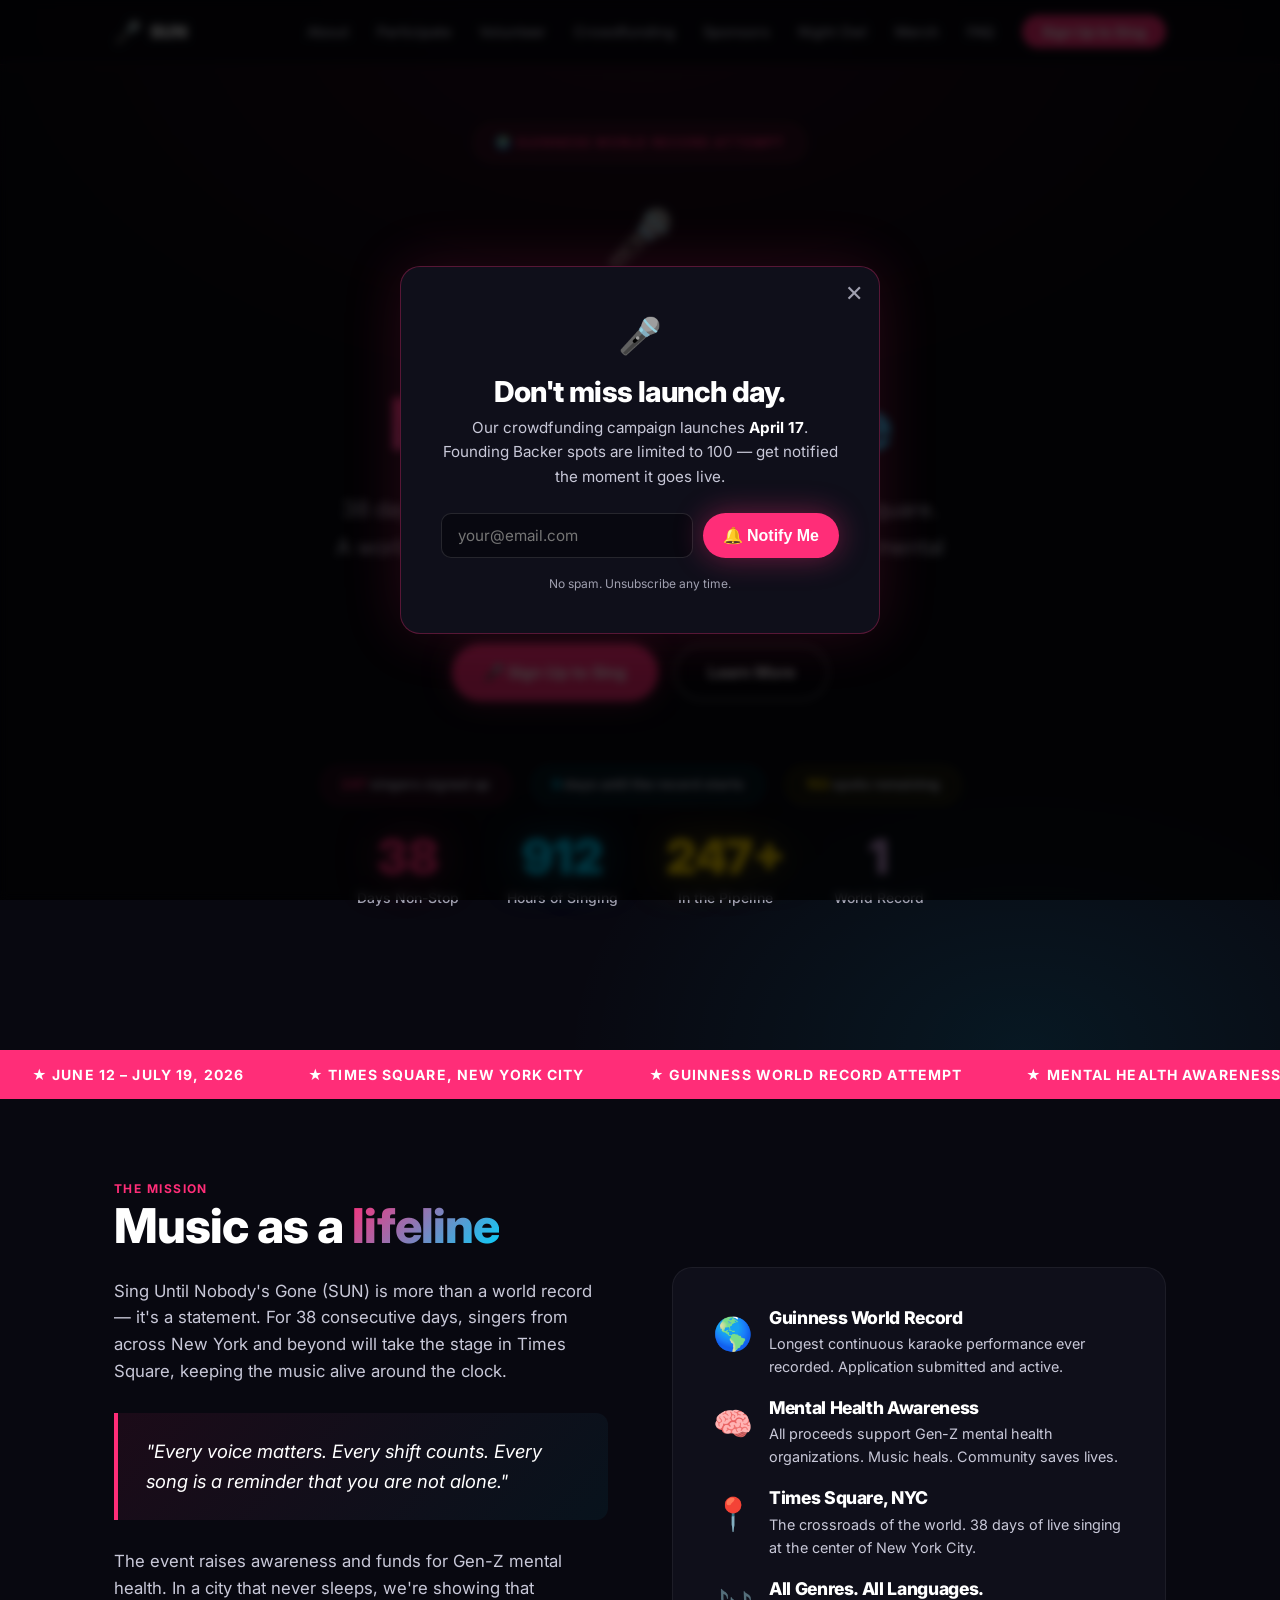
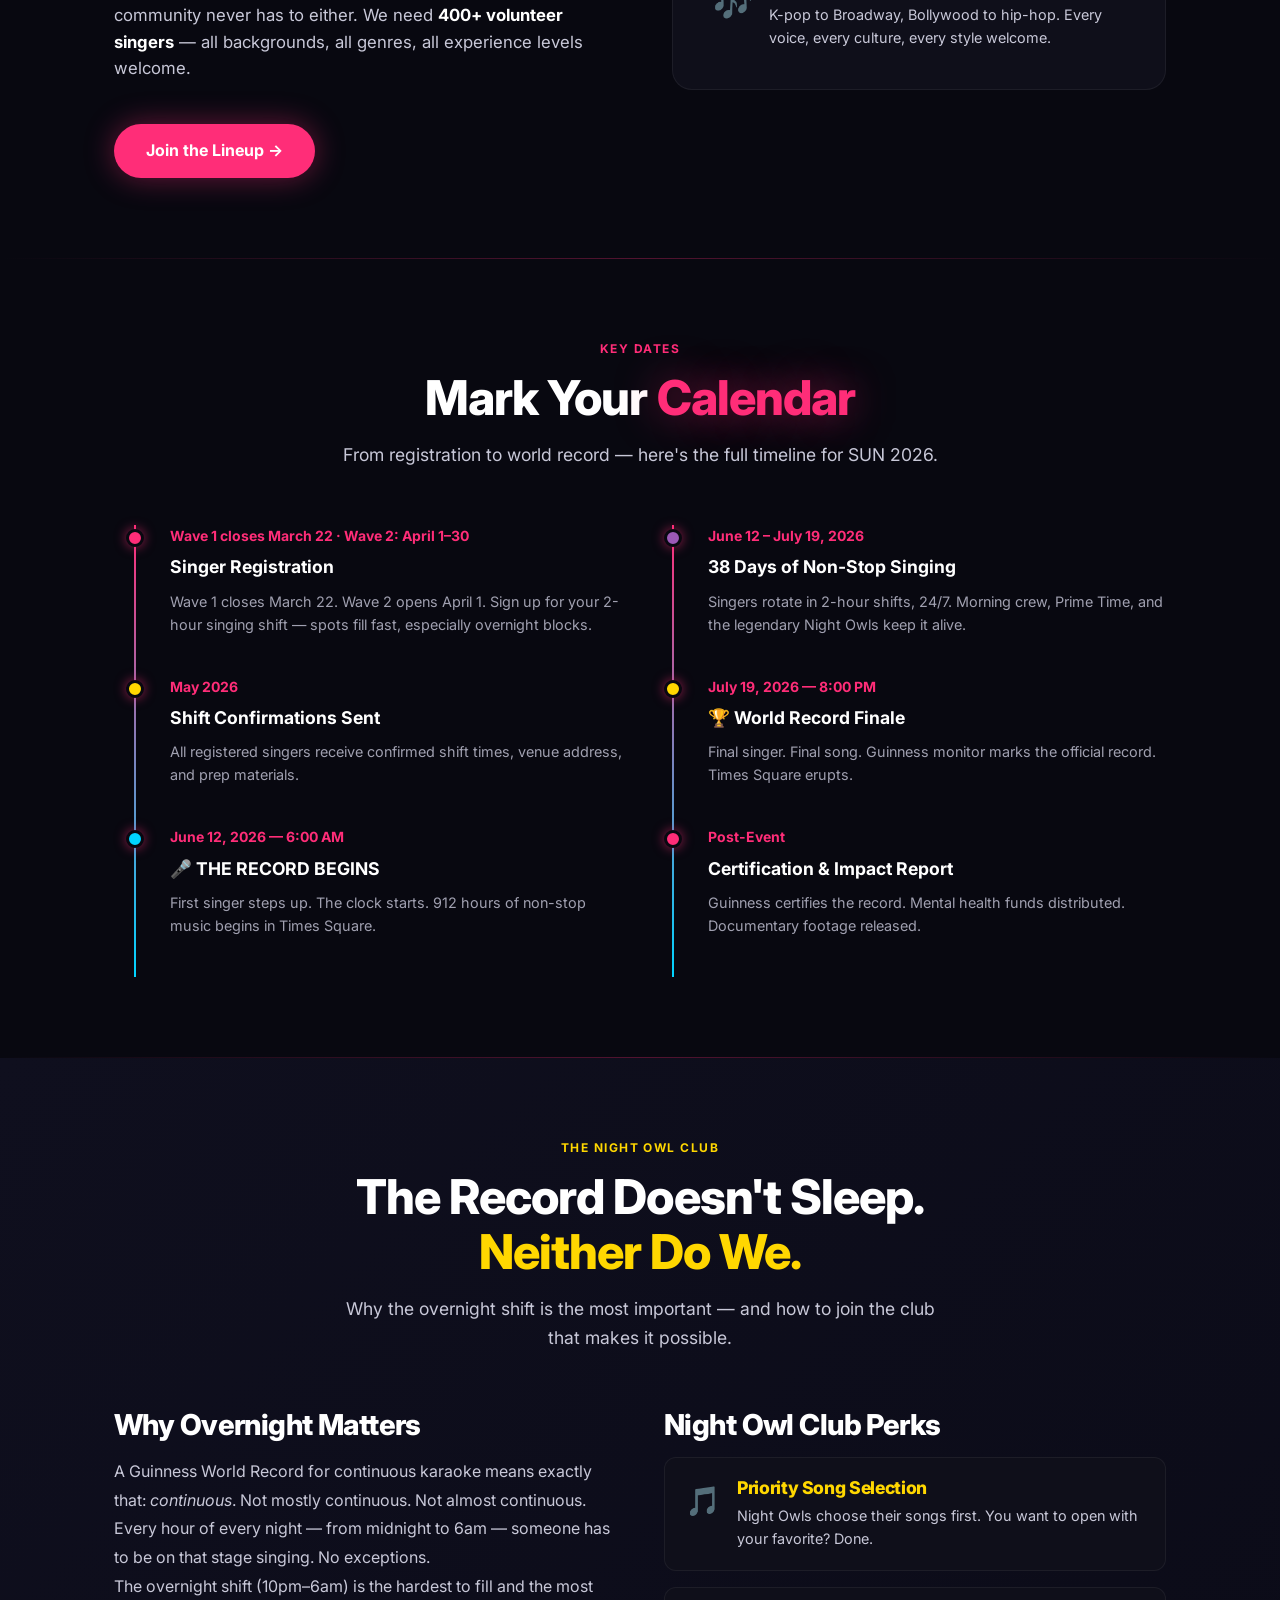
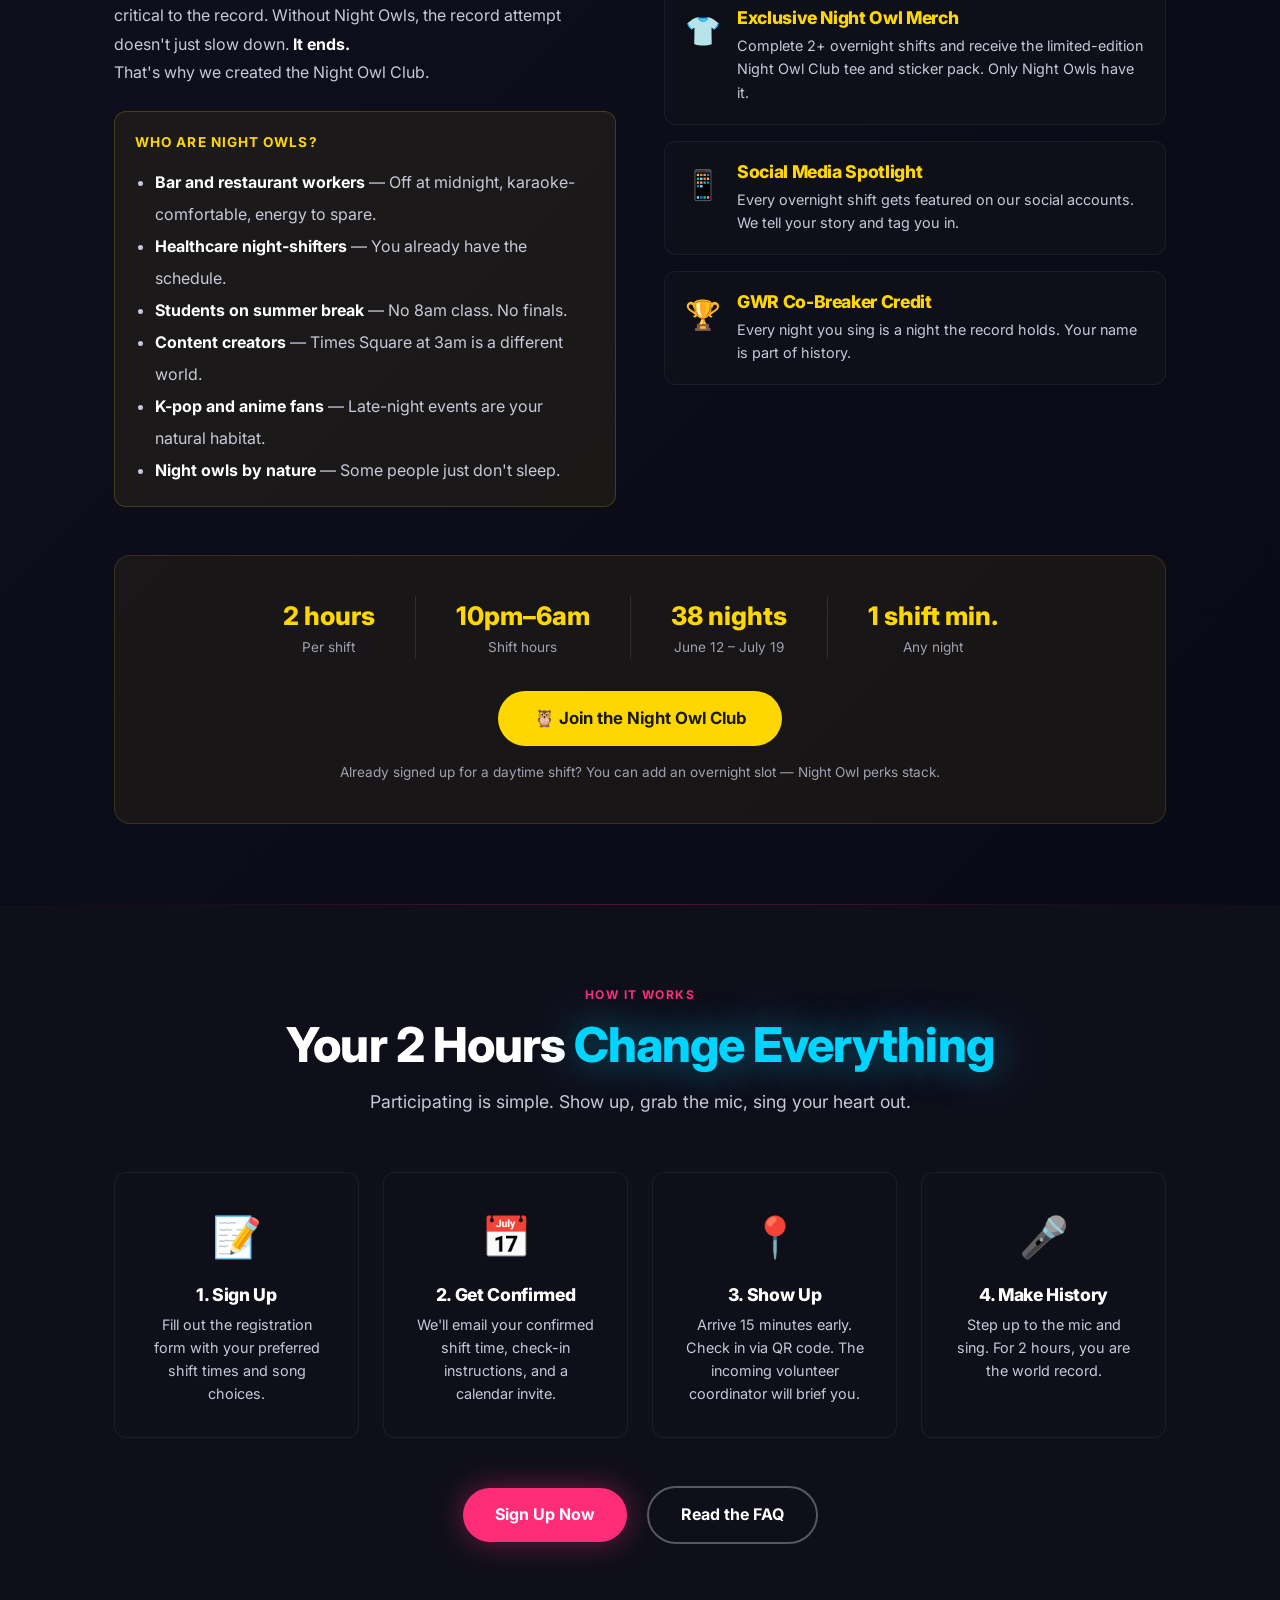
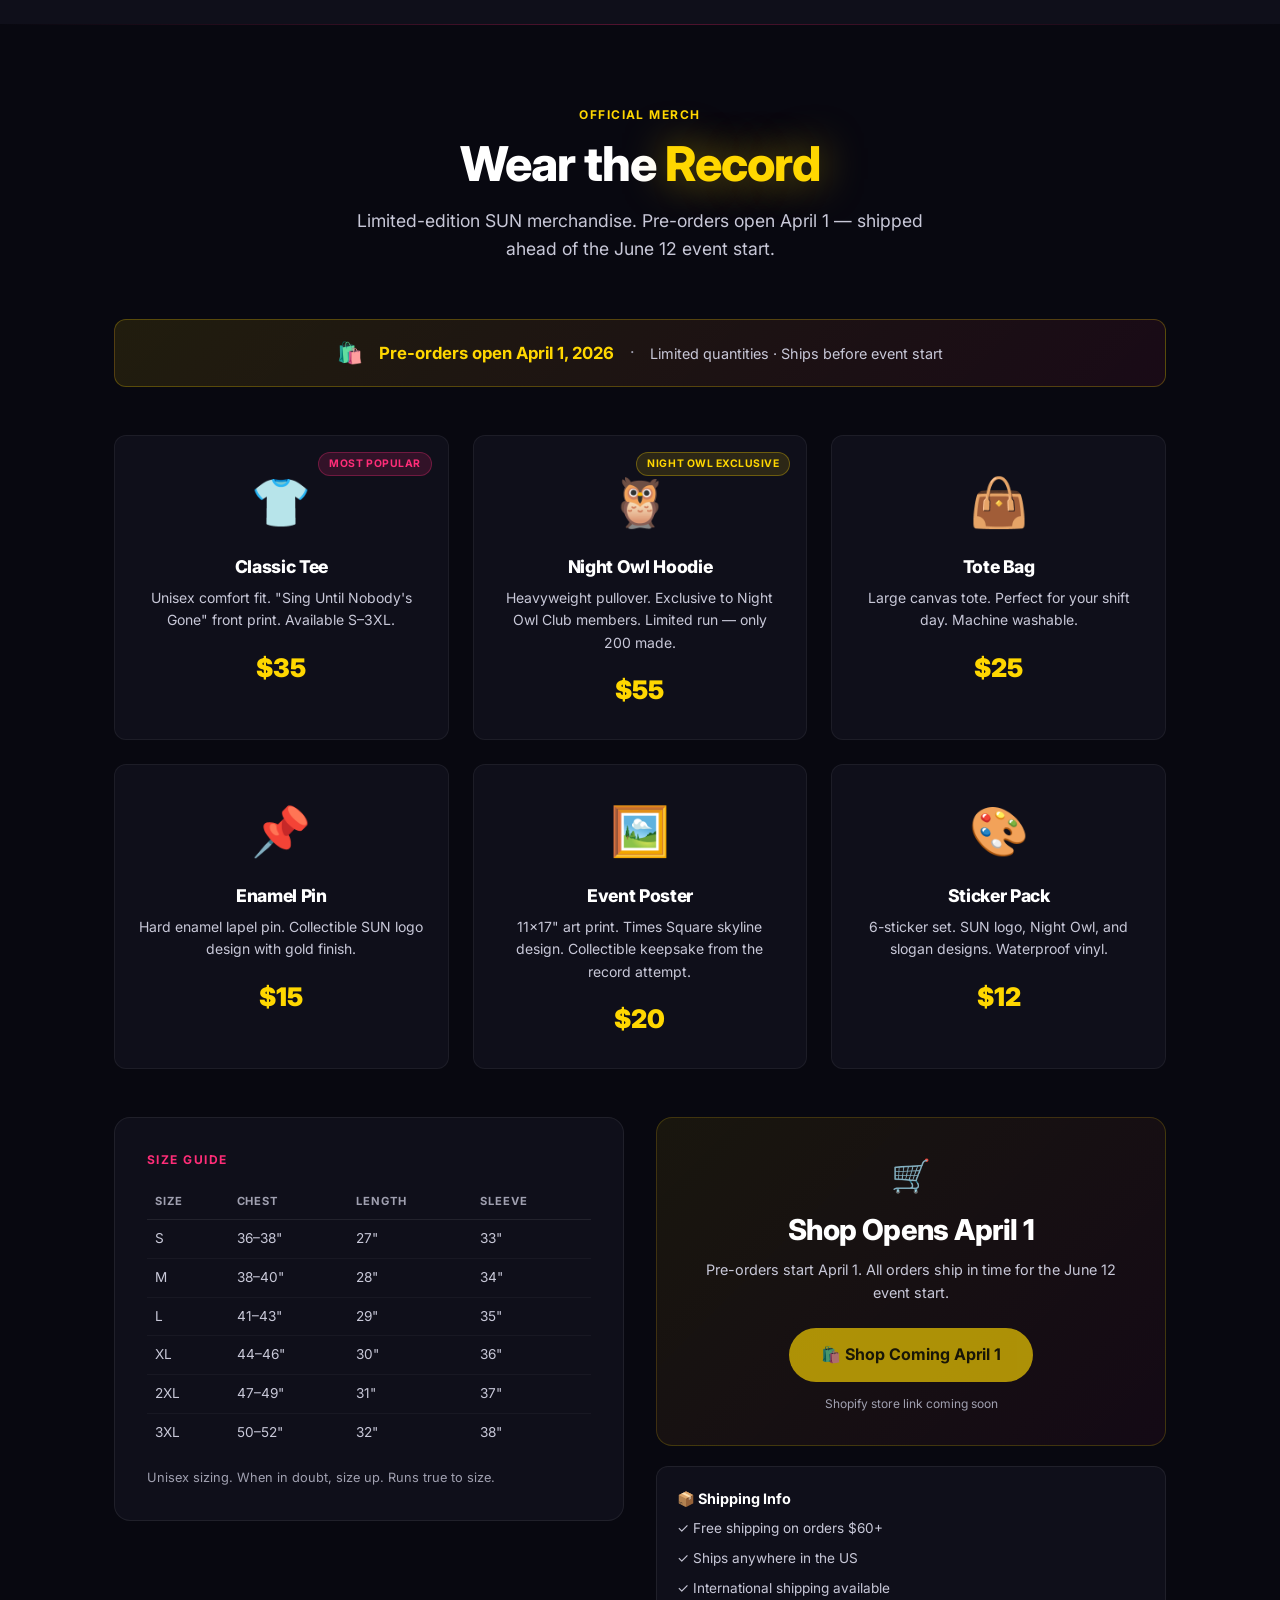
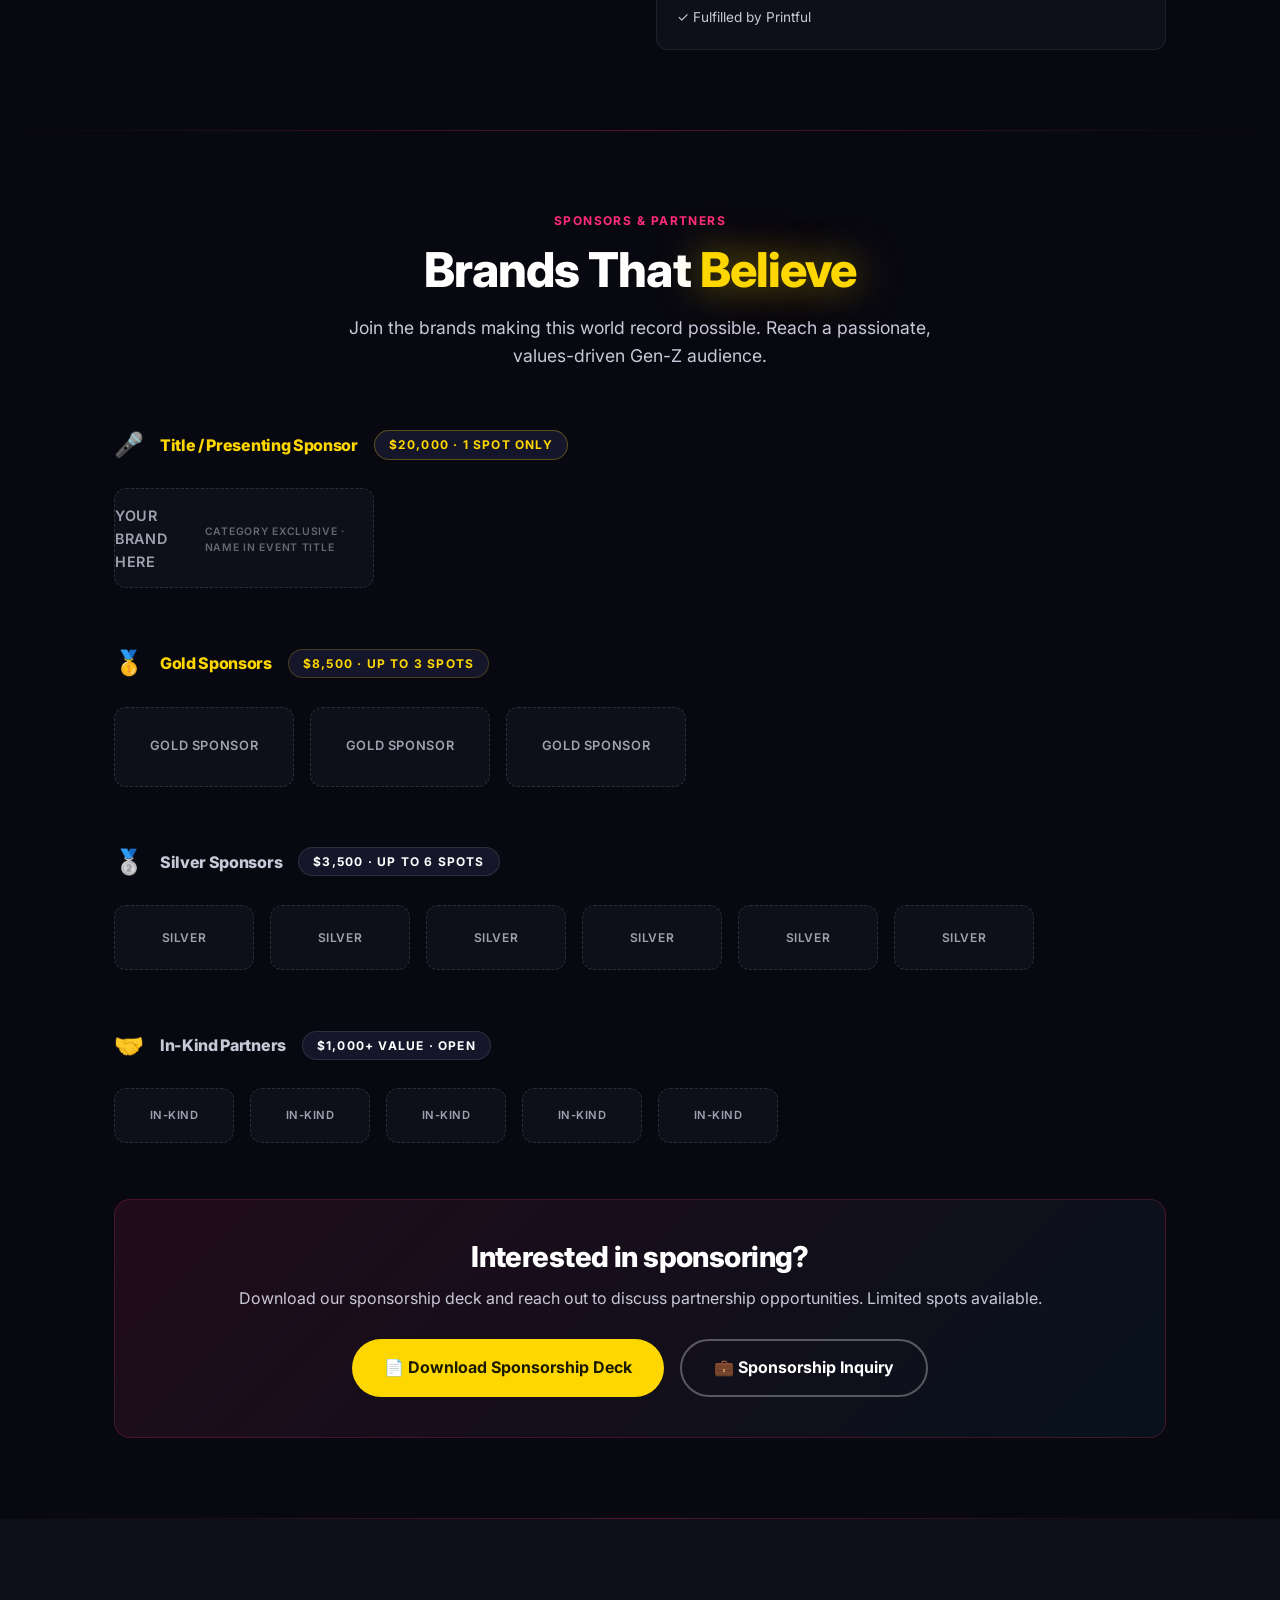
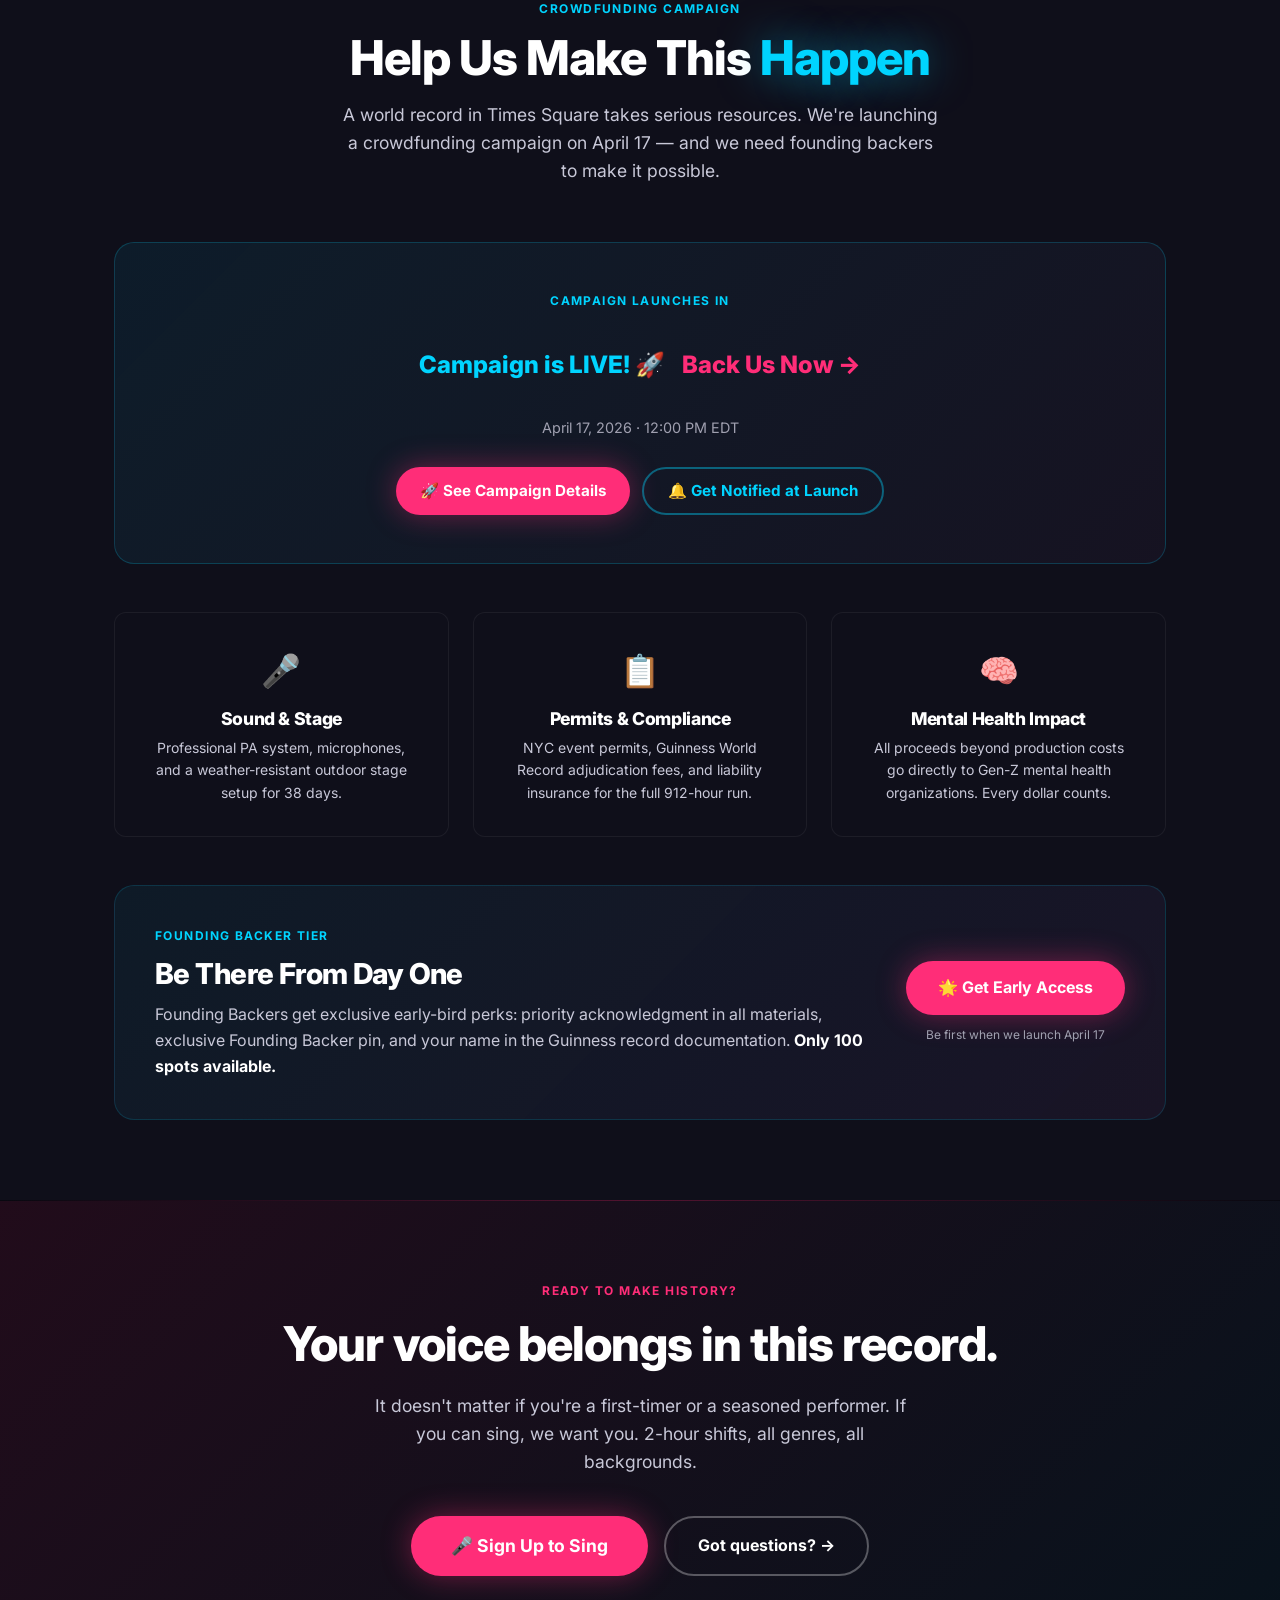
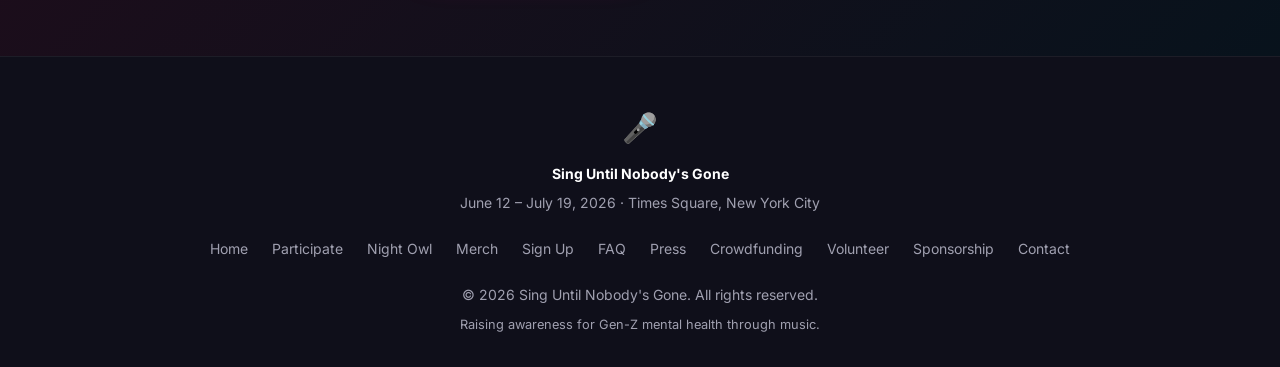
==== index.html @ 97fc36de "SUN-263: Wave 1 close banner, gap messaging, Wave 2 prep (SUN-257 changes) - index.html: Add wave1-c" ====
<!DOCTYPE html>
<html lang="en">
<head>
  <meta charset="UTF-8">
  <meta name="viewport" content="width=device-width, initial-scale=1.0">
  <title>Sing Until Nobody's Gone — World Record Karaoke, Times Square</title>
  <meta name="description" content="38 days of non-stop karaoke in Times Square. A Guinness World Record attempt raising awareness for Gen-Z mental health. June 12 – July 19, 2026.">
  <meta property="og:title" content="Sing Until Nobody's Gone — World Record Karaoke, Times Square">
  <meta property="og:description" content="38 days of non-stop karaoke in Times Square. A Guinness World Record attempt raising awareness for Gen-Z mental health. June 12 – July 19, 2026.">
  <meta property="og:type" content="website">
  <meta property="og:url" content="https://kikistop.github.io/sing-until-nobodys-gone/">
  <meta property="og:image" content="https://kikistop.github.io/sing-until-nobodys-gone/og-image.png">
  <meta property="og:image:width" content="1200">
  <meta property="og:image:height" content="630">
  <meta property="og:site_name" content="Sing Until Nobody's Gone">
  <meta name="twitter:card" content="summary_large_image">
  <meta name="twitter:site" content="@sungnyc">
  <meta name="twitter:title" content="Sing Until Nobody's Gone — World Record Karaoke, Times Square">
  <meta name="twitter:description" content="38 days of non-stop karaoke in Times Square. Be part of history. Sign up to sing.">
  <meta name="twitter:image" content="https://kikistop.github.io/sing-until-nobodys-gone/og-image.png">
  <meta name="keywords" content="Times Square karaoke, longest karaoke world record, SUNG NYC, karaoke world record 2026, Guinness World Record karaoke, NYC summer events, Gen-Z mental health">
  <link rel="canonical" href="https://kikistop.github.io/sing-until-nobodys-gone/">
  <script type="application/ld+json">
  {
    "@context": "https://schema.org",
    "@type": "Event",
    "name": "Sing Until Nobody's Gone",
    "alternateName": "SUN 2026",
    "description": "38 days of non-stop karaoke in Times Square. A Guinness World Record attempt for the longest continuous group karaoke performance, raising awareness for Gen-Z mental health.",
    "startDate": "2026-06-12T06:00:00-04:00",
    "endDate": "2026-07-19T20:00:00-04:00",
    "eventStatus": "https://schema.org/EventScheduled",
    "eventAttendanceMode": "https://schema.org/OfflineEventAttendanceMode",
    "location": {
      "@type": "Place",
      "name": "Times Square",
      "address": {
        "@type": "PostalAddress",
        "streetAddress": "Times Square",
        "addressLocality": "New York",
        "addressRegion": "NY",
        "addressCountry": "US"
      }
    },
    "url": "https://kikistop.github.io/sing-until-nobodys-gone/",
    "image": "https://kikistop.github.io/sing-until-nobodys-gone/og-image.png",
    "organizer": {
      "@type": "Organization",
      "name": "Sing Until Nobody's Gone",
      "url": "https://kikistop.github.io/sing-until-nobodys-gone/"
    },
    "offers": {
      "@type": "Offer",
      "price": "0",
      "priceCurrency": "USD",
      "availability": "https://schema.org/InStock",
      "url": "https://kikistop.github.io/sing-until-nobodys-gone/signup.html",
      "description": "Free to participate — sign up for a 2-hour singing shift"
    },
    "keywords": "karaoke, Guinness World Record, Times Square, NYC, mental health, community"
  }
  </script>
  <link rel="stylesheet" href="style.css">
  <link rel="preconnect" href="https://fonts.googleapis.com">
  <link href="https://fonts.googleapis.com/css2?family=Inter:wght@400;500;600;700;800;900&display=swap" rel="stylesheet">
  <style>
    .sun-logo { font-size: 3.5rem; display: block; margin-bottom: 16px; }
    /* Wave 1 close banner — hidden by default. BOARD: change display:none to display:block on March 22 */
    #wave1-close-banner {
      display: none; /* TOGGLE: change to "block" to activate Wave 1 close message */
      background: linear-gradient(90deg, #1a1a2e, #16213e);
      border-bottom: 1px solid rgba(255,45,120,0.4);
      color: #fff;
      text-align: center;
      padding: 12px 20px;
      font-size: 0.9rem;
      font-weight: 600;
      position: relative;
      z-index: 200;
    }
    #wave1-close-banner a { color: #FF2D78; text-decoration: underline; }
    #wave1-close-banner .banner-close {
      position: absolute;
      right: 16px;
      top: 50%;
      transform: translateY(-50%);
      background: none;
      border: none;
      color: rgba(255,255,255,0.6);
      cursor: pointer;
      font-size: 1.1rem;
      line-height: 1;
    }
    /* Wave 2 announcement banner — hidden by default, toggle via JS or remove display:none to activate */
    #wave2-banner {
      display: none; /* TOGGLE: change to "block" to show Wave 2 banner */
      background: linear-gradient(90deg, #FF2D78, #9B59B6);
      color: #fff;
      text-align: center;
      padding: 12px 20px;
      font-size: 0.9rem;
      font-weight: 600;
      position: relative;
      z-index: 200;
    }
    #wave2-banner a { color: #fff; text-decoration: underline; }
    #wave2-banner .banner-close {
      position: absolute;
      right: 16px;
      top: 50%;
      transform: translateY(-50%);
      background: none;
      border: none;
      color: rgba(255,255,255,0.8);
      cursor: pointer;
      font-size: 1.1rem;
      line-height: 1;
    }
  </style>
</head>
<body>

<!-- WAVE 1 CLOSE BANNER — BOARD ACTION: change display:none to display:block on March 22 -->
<div id="wave1-close-banner" role="banner" aria-label="Wave 1 RSVP closed">
  🎤 <strong style="color:#FF2D78;">Wave 1 RSVP Closed</strong> — 247 singers in the pipeline.
  <strong style="color:#fff;">Wave 2 opens April 1.</strong>
  <a href="signup.html?utm_source=wave1-close&utm_medium=website&utm_campaign=wave2">Join the Wave 2 Waitlist →</a>
  <button class="banner-close" onclick="this.parentElement.style.display='none'" aria-label="Close">✕</button>
</div>

<!-- WAVE 2 ANNOUNCEMENT BANNER (hidden until April 1 launch) -->
<div id="wave2-banner" role="banner" aria-label="Wave 2 announcement">
  🎉 <strong>Wave 2 registration is now open!</strong> 247+ singers already in the pipeline.
  <a href="signup.html?utm_source=wave2-banner&utm_medium=website&utm_campaign=wave2">Sign up now →</a>
  <button class="banner-close" onclick="this.parentElement.style.display='none'" aria-label="Close">✕</button>
</div>

<!-- NAV -->
<nav>
  <div class="nav-inner">
    <a class="nav-logo" href="index.html">
      <span class="mic">🎤</span> SUN
    </a>
    <ul class="nav-links" id="navLinks">
      <li><a href="index.html#about">About</a></li>
      <li><a href="participate.html">Participate</a></li>
      <li><a href="volunteer.html">Volunteer</a></li>
      <li><a href="crowdfunding.html">Crowdfunding</a></li>
      <li><a href="sponsors.html">Sponsors</a></li>
      <li><a href="night-owl.html">Night Owl</a></li>
      <li><a href="index.html#merch">Merch</a></li>
      <li><a href="faq.html">FAQ</a></li>
      <li><a href="signup.html" class="nav-cta">Sign Up to Sing</a></li>
    </ul>
    <button class="hamburger" id="hamburger" aria-label="Toggle menu">☰</button>
  </div>
</nav>

<!-- HERO -->
<section class="hero">
  <div class="hero-bg"></div>
  <div class="container">
    <div class="hero-content">
      <div class="hero-eyebrow">🌍 Guinness World Record Attempt</div>
      <span class="sun-logo">🎤</span>
      <h1>Sing Until<br><span class="gradient-text">Nobody's Gone</span></h1>
      <p class="hero-sub">
        38 days of non-stop karaoke in the heart of Times Square.<br>
        A world record attempt raising awareness for Gen-Z mental health.
      </p>
      <div class="hero-ctas">
        <a href="signup.html" class="btn btn-primary">🎤 Sign Up to Sing</a>
        <a href="index.html#about" class="btn btn-outline">Learn More</a>
      </div>
      <!-- Social proof + urgency bar -->
      <div id="socialProofBar" style="display:flex;gap:20px;justify-content:center;flex-wrap:wrap;margin-bottom:28px;">
        <div style="background:rgba(255,45,120,0.1);border:1px solid rgba(255,45,120,0.25);border-radius:100px;padding:8px 20px;font-size:0.85rem;font-weight:700;">
          <span style="color:var(--pink);" id="singerCount">247</span> <span style="color:var(--gray-light);">singers signed up</span>
        </div>
        <div style="background:rgba(0,212,255,0.08);border:1px solid rgba(0,212,255,0.2);border-radius:100px;padding:8px 20px;font-size:0.85rem;font-weight:700;">
          <span style="color:var(--blue);" id="daysUntilEvent">--</span> <span style="color:var(--gray-light);">days until the record starts</span>
        </div>
        <div style="background:rgba(255,215,0,0.08);border:1px solid rgba(255,215,0,0.2);border-radius:100px;padding:8px 20px;font-size:0.85rem;font-weight:700;">
          <span style="color:var(--gold);">153</span> <span style="color:var(--gray-light);">spots remaining</span>
        </div>
      </div>
      <div class="hero-stats">
        <div class="hero-stat">
          <div class="number glow-pink">38</div>
          <div class="desc">Days Non-Stop</div>
        </div>
        <div class="hero-stat">
          <div class="number glow-blue">912</div>
          <div class="desc">Hours of Singing</div>
        </div>
        <div class="hero-stat">
          <div class="number glow-gold">247+</div>
          <div class="desc">In the Pipeline</div>
        </div>
        <div class="hero-stat">
          <div class="number" style="color: var(--purple-light)">1</div>
          <div class="desc">World Record</div>
        </div>
      </div>
    </div>
  </div>
</section>

<!-- TICKER -->
<div class="ticker-wrap" aria-hidden="true">
  <div class="ticker-inner">
    <span class="ticker-item">June 12 – July 19, 2026</span>
    <span class="ticker-item">Times Square, New York City</span>
    <span class="ticker-item">Guinness World Record Attempt</span>
    <span class="ticker-item">Mental Health Awareness</span>
    <span class="ticker-item">38 Days Non-Stop</span>
    <span class="ticker-item">912 Hours of Karaoke</span>
    <span class="ticker-item">Sign Up Now</span>
    <span class="ticker-item">June 12 – July 19, 2026</span>
    <span class="ticker-item">Times Square, New York City</span>
    <span class="ticker-item">Guinness World Record Attempt</span>
    <span class="ticker-item">Mental Health Awareness</span>
    <span class="ticker-item">38 Days Non-Stop</span>
    <span class="ticker-item">912 Hours of Karaoke</span>
    <span class="ticker-item">Sign Up Now</span>
  </div>
</div>

<!-- ABOUT / MISSION -->
<section id="about" style="background: var(--bg);">
  <div class="container">
    <div class="mission-grid">
      <div class="mission-text">
        <div class="label">The Mission</div>
        <h2>Music as a <span class="gradient-text">lifeline</span></h2>
        <p>
          Sing Until Nobody's Gone (SUN) is more than a world record — it's a statement.
          For 38 consecutive days, singers from across New York and beyond will take
          the stage in Times Square, keeping the music alive around the clock.
        </p>
        <div class="mission-quote">
          "Every voice matters. Every shift counts. Every song is a reminder that
          you are not alone."
        </div>
        <p>
          The event raises awareness and funds for Gen-Z mental health. In a city
          that never sleeps, we're showing that community never has to either.
          We need <strong style="color: var(--white)">400+ volunteer singers</strong> —
          all backgrounds, all genres, all experience levels welcome.
        </p>
        <br>
        <a href="signup.html" class="btn btn-primary">Join the Lineup →</a>
      </div>
      <div class="mission-visual">
        <div class="mission-fact">
          <div class="mission-fact-icon">🌎</div>
          <div class="mission-fact-text">
            <h4>Guinness World Record</h4>
            <p>Longest continuous karaoke performance ever recorded. Application submitted and active.</p>
          </div>
        </div>
        <div class="mission-fact">
          <div class="mission-fact-icon">🧠</div>
          <div class="mission-fact-text">
            <h4>Mental Health Awareness</h4>
            <p>All proceeds support Gen-Z mental health organizations. Music heals. Community saves lives.</p>
          </div>
        </div>
        <div class="mission-fact">
          <div class="mission-fact-icon">📍</div>
          <div class="mission-fact-text">
            <h4>Times Square, NYC</h4>
            <p>The crossroads of the world. 38 days of live singing at the center of New York City.</p>
          </div>
        </div>
        <div class="mission-fact">
          <div class="mission-fact-icon">🎶</div>
          <div class="mission-fact-text">
            <h4>All Genres. All Languages.</h4>
            <p>K-pop to Broadway, Bollywood to hip-hop. Every voice, every culture, every style welcome.</p>
          </div>
        </div>
      </div>
    </div>
  </div>
</section>

<div class="divider"></div>

<!-- TIMELINE -->
<section id="timeline" style="background: var(--bg);">
  <div class="container">
    <div class="section-header">
      <div class="label">Key Dates</div>
      <h2>Mark Your <span class="glow-pink">Calendar</span></h2>
      <p>From registration to world record — here's the full timeline for SUN 2026.</p>
    </div>
    <div class="grid-2" style="align-items: start;">
      <div class="timeline">
        <div class="timeline-item">
          <div class="timeline-dot"></div>
          <div>
            <div class="timeline-date">Wave 1 closes March 22 · Wave 2: April 1–30</div>
            <div class="timeline-title">Singer Registration</div>
            <div class="timeline-desc">Wave 1 closes March 22. Wave 2 opens April 1. Sign up for your 2-hour singing shift — spots fill fast, especially overnight blocks.</div>
          </div>
        </div>
        <div class="timeline-item">
          <div class="timeline-dot" style="background: var(--gold);"></div>
          <div>
            <div class="timeline-date">May 2026</div>
            <div class="timeline-title">Shift Confirmations Sent</div>
            <div class="timeline-desc">All registered singers receive confirmed shift times, venue address, and prep materials.</div>
          </div>
        </div>
        <div class="timeline-item">
          <div class="timeline-dot" style="background: var(--blue);"></div>
          <div>
            <div class="timeline-date">June 12, 2026 — 6:00 AM</div>
            <div class="timeline-title">🎤 THE RECORD BEGINS</div>
            <div class="timeline-desc">First singer steps up. The clock starts. 912 hours of non-stop music begins in Times Square.</div>
          </div>
        </div>
      </div>
      <div class="timeline">
        <div class="timeline-item">
          <div class="timeline-dot" style="background: var(--purple);"></div>
          <div>
            <div class="timeline-date">June 12 – July 19, 2026</div>
            <div class="timeline-title">38 Days of Non-Stop Singing</div>
            <div class="timeline-desc">Singers rotate in 2-hour shifts, 24/7. Morning crew, Prime Time, and the legendary Night Owls keep it alive.</div>
          </div>
        </div>
        <div class="timeline-item">
          <div class="timeline-dot" style="background: var(--gold);"></div>
          <div>
            <div class="timeline-date">July 19, 2026 — 8:00 PM</div>
            <div class="timeline-title">🏆 World Record Finale</div>
            <div class="timeline-desc">Final singer. Final song. Guinness monitor marks the official record. Times Square erupts.</div>
          </div>
        </div>
        <div class="timeline-item">
          <div class="timeline-dot" style="background: var(--pink);"></div>
          <div>
            <div class="timeline-date">Post-Event</div>
            <div class="timeline-title">Certification & Impact Report</div>
            <div class="timeline-desc">Guinness certifies the record. Mental health funds distributed. Documentary footage released.</div>
          </div>
        </div>
      </div>
    </div>
  </div>
</section>

<div class="divider"></div>

<!-- NIGHT OWL CLUB -->
<section id="night-owl" style="background: linear-gradient(135deg, rgba(15,15,30,1) 0%, rgba(10,10,22,1) 100%);">
  <div class="container">
    <div class="section-header">
      <div class="label" style="color: var(--gold);">The Night Owl Club</div>
      <h2>The Record Doesn't Sleep.<br><span style="color: var(--gold);">Neither Do We.</span></h2>
      <p>Why the overnight shift is the most important — and how to join the club that makes it possible.</p>
    </div>

    <div class="grid-2" style="align-items: start; gap: 48px; margin-bottom: 48px;">
      <div>
        <h3 style="color: var(--white); margin-bottom: 16px;">Why Overnight Matters</h3>
        <p style="line-height: 1.8;">
          A Guinness World Record for continuous karaoke means exactly that: <em>continuous</em>.
          Not mostly continuous. Not almost continuous.
        </p>
        <p style="line-height: 1.8;">
          Every hour of every night — from midnight to 6am — someone has to be on that stage singing.
          No exceptions.
        </p>
        <p style="line-height: 1.8;">
          The overnight shift (10pm–6am) is the hardest to fill and the most critical to the record.
          Without Night Owls, the record attempt doesn't just slow down. <strong style="color: var(--white);">It ends.</strong>
        </p>
        <p style="line-height: 1.8;">That's why we created the Night Owl Club.</p>

        <div style="background: rgba(255,215,0,0.06); border: 1px solid rgba(255,215,0,0.2); border-radius: 12px; padding: 20px; margin-top: 24px;">
          <div style="font-size: 0.85rem; font-weight: 700; color: var(--gold); text-transform: uppercase; letter-spacing: 0.08em; margin-bottom: 12px;">Who Are Night Owls?</div>
          <ul style="margin: 0; padding-left: 20px; color: var(--gray-light); line-height: 2;">
            <li><strong style="color: var(--white);">Bar and restaurant workers</strong> — Off at midnight, karaoke-comfortable, energy to spare.</li>
            <li><strong style="color: var(--white);">Healthcare night-shifters</strong> — You already have the schedule.</li>
            <li><strong style="color: var(--white);">Students on summer break</strong> — No 8am class. No finals.</li>
            <li><strong style="color: var(--white);">Content creators</strong> — Times Square at 3am is a different world.</li>
            <li><strong style="color: var(--white);">K-pop and anime fans</strong> — Late-night events are your natural habitat.</li>
            <li><strong style="color: var(--white);">Night owls by nature</strong> — Some people just don't sleep.</li>
          </ul>
        </div>
      </div>

      <div>
        <h3 style="color: var(--white); margin-bottom: 16px;">Night Owl Club Perks</h3>
        <div style="display: flex; flex-direction: column; gap: 16px;">
          <div class="card" style="display: flex; gap: 16px; align-items: flex-start; padding: 20px;">
            <div style="font-size: 1.8rem; flex-shrink: 0;">🎵</div>
            <div>
              <h4 style="color: var(--gold); margin: 0 0 6px;">Priority Song Selection</h4>
              <p style="margin: 0; font-size: 0.9rem;">Night Owls choose their songs first. You want to open with your favorite? Done.</p>
            </div>
          </div>
          <div class="card" style="display: flex; gap: 16px; align-items: flex-start; padding: 20px;">
            <div style="font-size: 1.8rem; flex-shrink: 0;">👕</div>
            <div>
              <h4 style="color: var(--gold); margin: 0 0 6px;">Exclusive Night Owl Merch</h4>
              <p style="margin: 0; font-size: 0.9rem;">Complete 2+ overnight shifts and receive the limited-edition Night Owl Club tee and sticker pack. Only Night Owls have it.</p>
            </div>
          </div>
          <div class="card" style="display: flex; gap: 16px; align-items: flex-start; padding: 20px;">
            <div style="font-size: 1.8rem; flex-shrink: 0;">📱</div>
            <div>
              <h4 style="color: var(--gold); margin: 0 0 6px;">Social Media Spotlight</h4>
              <p style="margin: 0; font-size: 0.9rem;">Every overnight shift gets featured on our social accounts. We tell your story and tag you in.</p>
            </div>
          </div>
          <div class="card" style="display: flex; gap: 16px; align-items: flex-start; padding: 20px;">
            <div style="font-size: 1.8rem; flex-shrink: 0;">🏆</div>
            <div>
              <h4 style="color: var(--gold); margin: 0 0 6px;">GWR Co-Breaker Credit</h4>
              <p style="margin: 0; font-size: 0.9rem;">Every night you sing is a night the record holds. Your name is part of history.</p>
            </div>
          </div>
        </div>
      </div>
    </div>

    <!-- Shift details + CTA -->
    <div style="background: rgba(255,215,0,0.05); border: 1px solid rgba(255,215,0,0.15); border-radius: 16px; padding: 40px; text-align: center;">
      <div style="display: flex; gap: 32px; justify-content: center; flex-wrap: wrap; margin-bottom: 32px;">
        <div>
          <div style="font-size: 1.6rem; font-weight: 800; color: var(--gold);">2 hours</div>
          <div style="font-size: 0.85rem; color: var(--gray);">Per shift</div>
        </div>
        <div style="border-left: 1px solid rgba(255,255,255,0.1); margin: 0 8px;"></div>
        <div>
          <div style="font-size: 1.6rem; font-weight: 800; color: var(--gold);">10pm–6am</div>
          <div style="font-size: 0.85rem; color: var(--gray);">Shift hours</div>
        </div>
        <div style="border-left: 1px solid rgba(255,255,255,0.1); margin: 0 8px;"></div>
        <div>
          <div style="font-size: 1.6rem; font-weight: 800; color: var(--gold);">38 nights</div>
          <div style="font-size: 0.85rem; color: var(--gray);">June 12 – July 19</div>
        </div>
        <div style="border-left: 1px solid rgba(255,255,255,0.1); margin: 0 8px;"></div>
        <div>
          <div style="font-size: 1.6rem; font-weight: 800; color: var(--gold);">1 shift min.</div>
          <div style="font-size: 0.85rem; color: var(--gray);">Any night</div>
        </div>
      </div>
      <a href="signup.html?block=nightowl&utm_source=website&utm_medium=hero&utm_campaign=nightowl"
         class="btn btn-gold" style="font-size: 1.05rem; padding: 14px 36px;">
        🦉 Join the Night Owl Club
      </a>
      <p style="margin: 16px 0 0; font-size: 0.85rem; color: var(--gray);">
        Already signed up for a daytime shift? You can add an overnight slot — Night Owl perks stack.
      </p>
    </div>
  </div>
</section>

<div class="divider"></div>

<!-- HOW IT WORKS -->
<section style="background: var(--bg2);">
  <div class="container">
    <div class="section-header">
      <div class="label">How It Works</div>
      <h2>Your 2 Hours <span class="glow-blue">Change Everything</span></h2>
      <p>Participating is simple. Show up, grab the mic, sing your heart out.</p>
    </div>
    <div class="grid-4">
      <div class="card" style="text-align: center;">
        <div style="font-size: 2.5rem; margin-bottom: 16px;">📝</div>
        <h4 style="color: white; margin-bottom: 8px;">1. Sign Up</h4>
        <p style="font-size: 0.9rem;">Fill out the registration form with your preferred shift times and song choices.</p>
      </div>
      <div class="card" style="text-align: center;">
        <div style="font-size: 2.5rem; margin-bottom: 16px;">📅</div>
        <h4 style="color: white; margin-bottom: 8px;">2. Get Confirmed</h4>
        <p style="font-size: 0.9rem;">We'll email your confirmed shift time, check-in instructions, and a calendar invite.</p>
      </div>
      <div class="card" style="text-align: center;">
        <div style="font-size: 2.5rem; margin-bottom: 16px;">📍</div>
        <h4 style="color: white; margin-bottom: 8px;">3. Show Up</h4>
        <p style="font-size: 0.9rem;">Arrive 15 minutes early. Check in via QR code. The incoming volunteer coordinator will brief you.</p>
      </div>
      <div class="card" style="text-align: center;">
        <div style="font-size: 2.5rem; margin-bottom: 16px;">🎤</div>
        <h4 style="color: white; margin-bottom: 8px;">4. Make History</h4>
        <p style="font-size: 0.9rem;">Step up to the mic and sing. For 2 hours, you are the world record.</p>
      </div>
    </div>
    <div style="text-align: center; margin-top: 48px;">
      <a href="signup.html" class="btn btn-primary" style="margin-right: 16px;">Sign Up Now</a>
      <a href="faq.html" class="btn btn-outline">Read the FAQ</a>
    </div>
  </div>
</section>

<div class="divider"></div>

<!-- MERCH -->
<section id="merch" style="background: var(--bg);">
  <div class="container">
    <div class="section-header">
      <div class="label" style="color: var(--gold);">Official Merch</div>
      <h2>Wear the <span class="glow-gold">Record</span></h2>
      <p>Limited-edition SUN merchandise. Pre-orders open April 1 — shipped ahead of the June 12 event start.</p>
    </div>

    <div style="background: linear-gradient(135deg, rgba(255,215,0,0.1), rgba(255,45,120,0.07)); border: 1px solid rgba(255,215,0,0.25); border-radius: 12px; padding: 16px 24px; text-align: center; margin-bottom: 48px; display: flex; align-items: center; justify-content: center; gap: 16px; flex-wrap: wrap;">
      <span style="font-size: 1.3rem;">🛍️</span>
      <strong style="color: var(--gold); font-size: 1.05rem;">Pre-orders open April 1, 2026</strong>
      <span style="color: var(--gray);">·</span>
      <span style="color: var(--gray-light); font-size: 0.9rem;">Limited quantities · Ships before event start</span>
    </div>

    <div class="grid-3" style="margin-bottom: 48px;">
      <div class="card merch-card">
        <div class="merch-badge">Most Popular</div>
        <div class="merch-emoji">👕</div>
        <h4 class="merch-name">Classic Tee</h4>
        <p class="merch-desc">Unisex comfort fit. "Sing Until Nobody's Gone" front print. Available S–3XL.</p>
        <div class="merch-price">$35</div>
      </div>
      <div class="card merch-card">
        <div class="merch-badge night-owl-badge">Night Owl Exclusive</div>
        <div class="merch-emoji">🦉</div>
        <h4 class="merch-name">Night Owl Hoodie</h4>
        <p class="merch-desc">Heavyweight pullover. Exclusive to Night Owl Club members. Limited run — only 200 made.</p>
        <div class="merch-price">$55</div>
      </div>
      <div class="card merch-card">
        <div class="merch-emoji">👜</div>
        <h4 class="merch-name">Tote Bag</h4>
        <p class="merch-desc">Large canvas tote. Perfect for your shift day. Machine washable.</p>
        <div class="merch-price">$25</div>
      </div>
      <div class="card merch-card">
        <div class="merch-emoji">📌</div>
        <h4 class="merch-name">Enamel Pin</h4>
        <p class="merch-desc">Hard enamel lapel pin. Collectible SUN logo design with gold finish.</p>
        <div class="merch-price">$15</div>
      </div>
      <div class="card merch-card">
        <div class="merch-emoji">🖼️</div>
        <h4 class="merch-name">Event Poster</h4>
        <p class="merch-desc">11×17" art print. Times Square skyline design. Collectible keepsake from the record attempt.</p>
        <div class="merch-price">$20</div>
      </div>
      <div class="card merch-card">
        <div class="merch-emoji">🎨</div>
        <h4 class="merch-name">Sticker Pack</h4>
        <p class="merch-desc">6-sticker set. SUN logo, Night Owl, and slogan designs. Waterproof vinyl.</p>
        <div class="merch-price">$12</div>
      </div>
    </div>

    <div class="grid-2" style="align-items: start; gap: 32px;">
      <div style="background: var(--bg2); border: 1px solid rgba(255,255,255,0.07); border-radius: 16px; padding: 32px;">
        <div class="label" style="margin-bottom: 16px;">Size Guide</div>
        <div style="overflow-x: auto;">
          <table class="size-table">
            <tr><th>Size</th><th>Chest</th><th>Length</th><th>Sleeve</th></tr>
            <tr><td>S</td><td>36–38"</td><td>27"</td><td>33"</td></tr>
            <tr><td>M</td><td>38–40"</td><td>28"</td><td>34"</td></tr>
            <tr><td>L</td><td>41–43"</td><td>29"</td><td>35"</td></tr>
            <tr><td>XL</td><td>44–46"</td><td>30"</td><td>36"</td></tr>
            <tr><td>2XL</td><td>47–49"</td><td>31"</td><td>37"</td></tr>
            <tr><td>3XL</td><td>50–52"</td><td>32"</td><td>38"</td></tr>
          </table>
        </div>
        <p style="font-size: 0.8rem; margin-top: 16px; color: var(--gray);">Unisex sizing. When in doubt, size up. Runs true to size.</p>
      </div>
      <div>
        <div style="background: linear-gradient(135deg, rgba(255,215,0,0.07), rgba(255,45,120,0.05)); border: 1px solid rgba(255,215,0,0.18); border-radius: 16px; padding: 32px; text-align: center; margin-bottom: 20px;">
          <div style="font-size: 2rem; margin-bottom: 12px;">🛒</div>
          <h3 style="margin-bottom: 12px;">Shop Opens April 1</h3>
          <p style="font-size: 0.9rem; margin-bottom: 24px;">Pre-orders start April 1. All orders ship in time for the June 12 event start.</p>
          <span class="btn btn-gold" style="opacity: 0.65; cursor: default;">🛍️ Shop Coming April 1</span>
          <p style="font-size: 0.75rem; margin-top: 12px; color: var(--gray);">Shopify store link coming soon</p>
        </div>
        <div style="background: var(--bg2); border: 1px solid rgba(255,255,255,0.07); border-radius: 12px; padding: 20px;">
          <div style="font-weight: 700; color: var(--white); margin-bottom: 8px; font-size: 0.9rem;">📦 Shipping Info</div>
          <ul style="list-style: none; padding: 0; display: flex; flex-direction: column; gap: 8px;">
            <li style="font-size: 0.85rem; color: var(--gray-light);">✓ Free shipping on orders $60+</li>
            <li style="font-size: 0.85rem; color: var(--gray-light);">✓ Ships anywhere in the US</li>
            <li style="font-size: 0.85rem; color: var(--gray-light);">✓ International shipping available</li>
            <li style="font-size: 0.85rem; color: var(--gray-light);">✓ Fulfilled by Printful</li>
          </ul>
        </div>
      </div>
    </div>
  </div>
</section>

<div class="divider"></div>

<!-- SPONSORS -->
<section id="sponsors" style="background: var(--bg);">
  <div class="container">
    <div class="section-header">
      <div class="label">Sponsors & Partners</div>
      <h2>Brands That <span class="glow-gold">Believe</span></h2>
      <p>Join the brands making this world record possible. Reach a passionate, values-driven Gen-Z audience.</p>
    </div>

    <!-- Title Tier -->
    <div class="sponsor-tier">
      <div class="sponsor-tier-label">
        <span style="font-size: 1.5rem;">🎤</span>
        <h3 style="color: var(--gold);">Title / Presenting Sponsor</h3>
        <span class="tier-badge" style="color: var(--gold); border-color: rgba(255,215,0,0.3);">$20,000 · 1 Spot Only</span>
      </div>
      <div class="sponsor-logos">
        <div class="sponsor-logo-slot title">Your Brand Here<br><span style="font-size: 0.65rem; display: block; margin-top: 4px; opacity: 0.6">Category Exclusive · Name in Event Title</span></div>
      </div>
    </div>

    <!-- Gold Tier -->
    <div class="sponsor-tier">
      <div class="sponsor-tier-label">
        <span style="font-size: 1.5rem;">🥇</span>
        <h3 style="color: var(--gold);">Gold Sponsors</h3>
        <span class="tier-badge" style="color: var(--gold); border-color: rgba(255,215,0,0.2);">$8,500 · Up to 3 Spots</span>
      </div>
      <div class="sponsor-logos">
        <div class="sponsor-logo-slot gold">Gold Sponsor</div>
        <div class="sponsor-logo-slot gold">Gold Sponsor</div>
        <div class="sponsor-logo-slot gold">Gold Sponsor</div>
      </div>
    </div>

    <!-- Silver Tier -->
    <div class="sponsor-tier">
      <div class="sponsor-tier-label">
        <span style="font-size: 1.5rem;">🥈</span>
        <h3 style="color: var(--gray-light);">Silver Sponsors</h3>
        <span class="tier-badge">$3,500 · Up to 6 Spots</span>
      </div>
      <div class="sponsor-logos">
        <div class="sponsor-logo-slot silver">Silver</div>
        <div class="sponsor-logo-slot silver">Silver</div>
        <div class="sponsor-logo-slot silver">Silver</div>
        <div class="sponsor-logo-slot silver">Silver</div>
        <div class="sponsor-logo-slot silver">Silver</div>
        <div class="sponsor-logo-slot silver">Silver</div>
      </div>
    </div>

    <!-- In-Kind -->
    <div class="sponsor-tier">
      <div class="sponsor-tier-label">
        <span style="font-size: 1.5rem;">🤝</span>
        <h3 style="color: var(--gray-light);">In-Kind Partners</h3>
        <span class="tier-badge">$1,000+ Value · Open</span>
      </div>
      <div class="sponsor-logos">
        <div class="sponsor-logo-slot inkind">In-Kind</div>
        <div class="sponsor-logo-slot inkind">In-Kind</div>
        <div class="sponsor-logo-slot inkind">In-Kind</div>
        <div class="sponsor-logo-slot inkind">In-Kind</div>
        <div class="sponsor-logo-slot inkind">In-Kind</div>
      </div>
    </div>

    <!-- CTA -->
    <div class="sponsor-cta">
      <h3>Interested in sponsoring?</h3>
      <p>Download our sponsorship deck and reach out to discuss partnership opportunities. Limited spots available.</p>
      <div style="display: flex; gap: 16px; justify-content: center; flex-wrap: wrap;">
        <a href="press.html#sponsorship-deck" class="btn btn-gold">📄 Download Sponsorship Deck</a>
        <a href="sponsors.html" class="btn btn-outline">💼 Sponsorship Inquiry</a>
      </div>
    </div>
  </div>
</section>

<div class="divider"></div>

<!-- CROWDFUNDING TEASER -->
<section id="crowdfund" style="background: var(--bg2);">
  <div class="container">
    <div class="section-header">
      <div class="label" style="color: var(--blue);">Crowdfunding Campaign</div>
      <h2>Help Us Make This <span class="glow-blue">Happen</span></h2>
      <p>A world record in Times Square takes serious resources. We're launching a crowdfunding campaign on April 17 — and we need founding backers to make it possible.</p>
    </div>

    <!-- Countdown -->
    <div style="background: linear-gradient(135deg, rgba(0,212,255,0.07), rgba(155,89,182,0.05)); border: 1px solid rgba(0,212,255,0.2); border-radius: 20px; padding: 48px 40px; text-align: center; margin-bottom: 48px;">
      <div class="label" style="color: var(--blue); margin-bottom: 20px;">Campaign Launches In</div>
      <div class="countdown-wrap" id="countdown">
        <div class="countdown-unit">
          <div class="countdown-num" id="cd-days">--</div>
          <div class="countdown-label">Days</div>
        </div>
        <div class="countdown-sep">:</div>
        <div class="countdown-unit">
          <div class="countdown-num" id="cd-hours">--</div>
          <div class="countdown-label">Hours</div>
        </div>
        <div class="countdown-sep">:</div>
        <div class="countdown-unit">
          <div class="countdown-num" id="cd-mins">--</div>
          <div class="countdown-label">Minutes</div>
        </div>
        <div class="countdown-sep">:</div>
        <div class="countdown-unit">
          <div class="countdown-num" id="cd-secs">--</div>
          <div class="countdown-label">Seconds</div>
        </div>
      </div>
      <p style="margin-top: 16px; font-size: 0.9rem; color: var(--gray);">April 17, 2026 · 12:00 PM EDT</p>
      <div style="display: flex; gap: 12px; justify-content: center; flex-wrap: wrap; margin-top: 28px;">
        <a href="crowdfunding.html" class="btn btn-primary" style="padding: 10px 24px; font-size: 0.95rem;">🚀 See Campaign Details</a>
        <a href="early-access.html" class="btn btn-outline" style="border-color: rgba(0,212,255,0.4); color: var(--blue); padding: 10px 24px; font-size: 0.95rem;">🔔 Get Notified at Launch</a>
      </div>
    </div>

    <!-- What funds support -->
    <div class="grid-3" style="margin-bottom: 48px;">
      <div class="card" style="text-align: center;">
        <div style="font-size: 2rem; margin-bottom: 12px;">🎤</div>
        <h4 style="color: var(--white); margin-bottom: 8px;">Sound & Stage</h4>
        <p style="font-size: 0.875rem;">Professional PA system, microphones, and a weather-resistant outdoor stage setup for 38 days.</p>
      </div>
      <div class="card" style="text-align: center;">
        <div style="font-size: 2rem; margin-bottom: 12px;">📋</div>
        <h4 style="color: var(--white); margin-bottom: 8px;">Permits & Compliance</h4>
        <p style="font-size: 0.875rem;">NYC event permits, Guinness World Record adjudication fees, and liability insurance for the full 912-hour run.</p>
      </div>
      <div class="card" style="text-align: center;">
        <div style="font-size: 2rem; margin-bottom: 12px;">🧠</div>
        <h4 style="color: var(--white); margin-bottom: 8px;">Mental Health Impact</h4>
        <p style="font-size: 0.875rem;">All proceeds beyond production costs go directly to Gen-Z mental health organizations. Every dollar counts.</p>
      </div>
    </div>

    <!-- Founding Backer callout -->
    <div style="background: linear-gradient(135deg, rgba(0,212,255,0.06), rgba(155,89,182,0.08)); border: 1px solid rgba(0,212,255,0.15); border-radius: 20px; padding: 40px; display: grid; grid-template-columns: 1fr auto; gap: 32px; align-items: center; flex-wrap: wrap;">
      <div>
        <div class="label" style="color: var(--blue); margin-bottom: 12px;">Founding Backer Tier</div>
        <h3 style="margin-bottom: 12px;">Be There From Day One</h3>
        <p style="margin-bottom: 0;">
          Founding Backers get exclusive early-bird perks: priority acknowledgment in all materials, exclusive Founding Backer pin, and your name in the Guinness record documentation.
          <strong style="color: var(--white);">Only 100 spots available.</strong>
        </p>
      </div>
      <div style="text-align: center; flex-shrink: 0;">
        <a href="early-access.html" class="btn btn-primary" style="white-space: nowrap;">
          🌟 Get Early Access
        </a>
        <p style="font-size: 0.75rem; margin-top: 10px; color: var(--gray);">Be first when we launch April 17</p>
      </div>
    </div>
  </div>
</section>

<div class="divider"></div>

<!-- WAVE 1 CLOSE BANNER — hidden by default. ACTIVATE March 22 by changing display:none to display:block. Hide again April 1 when Wave 2 banner takes over. -->
<section id="wave1-close-banner" style="display: none; background: var(--bg); padding: 40px 0;">
  <div class="container">
    <div style="background: linear-gradient(90deg, #1a1a2e, #16213e); border: 1px solid rgba(255,45,120,0.3); border-radius: 12px; padding: 20px 24px; text-align: center;">
      <div style="font-size: 0.8rem; font-weight: 700; color: var(--pink); text-transform: uppercase; letter-spacing: 0.1em; margin-bottom: 8px;">Wave 1 RSVP Closed</div>
      <p style="color: var(--gray-light); margin: 0 0 12px;">Wave 1 registration has closed with <strong style="color: var(--white);">247 singers</strong> in the pipeline. <strong style="color: var(--pink);">Wave 2 opens April 1.</strong></p>
      <a href="signup.html?utm_source=wave1-close&utm_medium=website&utm_campaign=wave2" style="display:inline-block; background: var(--pink); color: #fff; padding: 10px 24px; border-radius: 100px; font-weight: 700; text-decoration: none; font-size: 0.9rem;">Join the Wave 2 Waitlist →</a>
    </div>
  </div>
</section>

<!-- CTA BAND -->
<section style="background: linear-gradient(135deg, rgba(255,45,120,0.1) 0%, rgba(0,212,255,0.05) 100%); text-align: center; padding: 80px 0;">
  <div class="container">
    <div class="label" style="margin-bottom: 16px;">Ready to Make History?</div>
    <h2 style="margin-bottom: 20px;">Your voice belongs in this record.</h2>
    <p style="max-width: 560px; margin: 0 auto 40px; font-size: 1.1rem;">
      It doesn't matter if you're a first-timer or a seasoned performer. If you can sing,
      we want you. 2-hour shifts, all genres, all backgrounds.
    </p>
    <div style="display: flex; gap: 16px; justify-content: center; flex-wrap: wrap;">
      <a href="signup.html" class="btn btn-primary" style="font-size: 1.1rem; padding: 16px 40px;">🎤 Sign Up to Sing</a>
      <a href="faq.html" class="btn btn-outline">Got questions? →</a>
    </div>
  </div>
</section>

<!-- EMAIL CAPTURE MODAL -->
<div id="emailModal" style="display:none;position:fixed;inset:0;z-index:9999;align-items:center;justify-content:center;padding:16px;">
  <div id="emailModalBackdrop" style="position:absolute;inset:0;background:rgba(0,0,0,0.75);backdrop-filter:blur(4px);"></div>
  <div style="position:relative;background:var(--bg2);border:1px solid rgba(255,45,120,0.3);border-radius:20px;padding:40px;max-width:480px;width:100%;text-align:center;box-shadow:0 0 60px rgba(255,45,120,0.15);">
    <button id="emailModalClose" aria-label="Close" style="position:absolute;top:16px;right:16px;background:none;border:none;color:var(--gray);font-size:1.4rem;cursor:pointer;line-height:1;">✕</button>
    <div style="font-size:2.2rem;margin-bottom:12px;">🎤</div>
    <h3 style="margin-bottom:8px;">Don't miss launch day.</h3>
    <p style="color:var(--gray-light);font-size:0.95rem;margin-bottom:24px;">
      Our crowdfunding campaign launches <strong style="color:var(--white);">April 17</strong>. Founding Backer spots are limited to 100 — get notified the moment it goes live.
    </p>
    <form id="modalEmailForm" style="display:flex;gap:10px;flex-wrap:wrap;">
      <input type="email" id="modalEmail" placeholder="your@email.com" required
        style="flex:1;min-width:180px;padding:12px 16px;border-radius:10px;background:var(--bg);border:1px solid rgba(255,255,255,0.12);color:var(--white);font-size:0.95rem;font-family:inherit;">
      <button type="submit" class="btn btn-primary" style="padding:12px 20px;white-space:nowrap;">🔔 Notify Me</button>
    </form>
    <p id="modalEmailSuccess" style="display:none;color:#4ade80;margin-top:12px;font-weight:600;">You're on the list! We'll email you at launch. 🎉</p>
    <p style="font-size:0.75rem;color:var(--gray);margin-top:16px;">No spam. Unsubscribe any time.</p>
  </div>
</div>

<!-- FOOTER -->
<footer>
  <div class="container">
    <div style="font-size: 1.8rem; margin-bottom: 12px;">🎤</div>
    <p style="font-weight: 700; color: var(--white); margin-bottom: 6px;">Sing Until Nobody's Gone</p>
    <p style="margin-bottom: 24px;">June 12 – July 19, 2026 · Times Square, New York City</p>
    <div class="footer-links">
      <a href="index.html">Home</a>
      <a href="participate.html">Participate</a>
      <a href="night-owl.html">Night Owl</a>
      <a href="index.html#merch">Merch</a>
      <a href="signup.html">Sign Up</a>
      <a href="faq.html">FAQ</a>
      <a href="press.html">Press</a>
      <a href="crowdfunding.html">Crowdfunding</a>
      <a href="volunteer.html">Volunteer</a>
      <a href="sponsors.html">Sponsorship</a>
      <a href="mailto:hello@sungclub.com">Contact</a>
    </div>
    <p>© 2026 Sing Until Nobody's Gone. All rights reserved.</p>
    <p style="margin-top: 8px; font-size: 0.8rem;">Raising awareness for Gen-Z mental health through music.</p>
  </div>
</footer>

<script>
  // Mobile nav toggle
  document.getElementById('hamburger').addEventListener('click', function() {
    document.getElementById('navLinks').classList.toggle('open');
  });

  // Days until event start (June 12, 2026 6am EDT)
  (function() {
    var eventStart = new Date('2026-06-12T06:00:00-04:00').getTime();
    var daysEl = document.getElementById('daysUntilEvent');
    if (daysEl) {
      var diff = eventStart - Date.now();
      daysEl.textContent = diff > 0 ? Math.ceil(diff / 86400000) : '0';
    }
  })();

  // Countdown timer to April 17, 2026 12:00 PM EDT
  function updateCountdown() {
    var target = new Date('2026-04-17T12:00:00-04:00').getTime();
    var now = Date.now();
    var diff = target - now;
    if (diff <= 0) {
      document.getElementById('countdown').innerHTML = '<div style="font-size:1.5rem;color:var(--blue);font-weight:800;padding:16px;">Campaign is LIVE! 🚀 <a href="early-access.html" style="color:var(--pink);margin-left:12px;">Back Us Now →</a></div>';
      return;
    }
    var days = Math.floor(diff / 86400000);
    var hours = Math.floor((diff % 86400000) / 3600000);
    var mins = Math.floor((diff % 3600000) / 60000);
    var secs = Math.floor((diff % 60000) / 1000);
    document.getElementById('cd-days').textContent = String(days).padStart(2, '0');
    document.getElementById('cd-hours').textContent = String(hours).padStart(2, '0');
    document.getElementById('cd-mins').textContent = String(mins).padStart(2, '0');
    document.getElementById('cd-secs').textContent = String(secs).padStart(2, '0');
  }
  if (document.getElementById('countdown')) {
    updateCountdown();
    setInterval(updateCountdown, 1000);
  }

  // Email capture modal — show after 40% scroll OR 25 seconds, whichever comes first
  // Suppressed once dismissed or subscribed (sessionStorage key)
  (function() {
    var modal = document.getElementById('emailModal');
    if (!modal) return;
    if (sessionStorage.getItem('sun_modal_seen')) return;

    function showModal() {
      if (sessionStorage.getItem('sun_modal_seen')) return;
      sessionStorage.setItem('sun_modal_seen', '1');
      modal.style.display = 'flex';
    }

    // Scroll trigger at 40%
    var scrollTriggered = false;
    window.addEventListener('scroll', function() {
      if (scrollTriggered) return;
      var pct = (window.scrollY + window.innerHeight) / document.documentElement.scrollHeight;
      if (pct >= 0.40) { scrollTriggered = true; showModal(); }
    }, { passive: true });

    // Time trigger at 25s
    setTimeout(showModal, 25000);

    // Close handlers
    document.getElementById('emailModalClose').addEventListener('click', function() {
      modal.style.display = 'none';
    });
    document.getElementById('emailModalBackdrop').addEventListener('click', function() {
      modal.style.display = 'none';
    });

    // Modal form submit — POST to early-access endpoint
    var params = new URLSearchParams(location.search);
    var SUNLOG_API = params.get('api') || 'https://sunlog.onrender.com';
    document.getElementById('modalEmailForm').addEventListener('submit', function(e) {
      e.preventDefault();
      var email = document.getElementById('modalEmail').value.trim();
      if (!email) return;
      fetch(SUNLOG_API + '/api/early-access', {
        method: 'POST',
        headers: { 'Content-Type': 'application/json' },
        body: JSON.stringify({ email: email, source: 'modal_scroll' })
      }).catch(function() {});
      document.getElementById('modalEmailForm').style.display = 'none';
      document.getElementById('modalEmailSuccess').style.display = 'block';
      sessionStorage.setItem('sun_modal_seen', 'subscribed');
      setTimeout(function() { modal.style.display = 'none'; }, 3000);
    });
  })();
</script>
</body>
</html>
---- style.css ----
/* ============================================================
   SING UNTIL NOBODY'S GONE — Global Styles
   ============================================================ */

:root {
  --bg: #080810;
  --bg2: #0f0f1a;
  --bg3: #16162a;
  --pink: #FF2D78;
  --pink-light: #ff6fa3;
  --blue: #00D4FF;
  --gold: #FFD700;
  --purple: #9b59b6;
  --purple-light: #c39bd3;
  --white: #ffffff;
  --gray: #a0a0b0;
  --gray-light: #c8c8d8;
  --radius: 12px;
  --max: 1100px;
}

*, *::before, *::after { box-sizing: border-box; margin: 0; padding: 0; }

html { scroll-behavior: smooth; }

body {
  background: var(--bg);
  color: var(--white);
  font-family: 'Inter', 'Helvetica Neue', Arial, sans-serif;
  font-size: 16px;
  line-height: 1.6;
  -webkit-font-smoothing: antialiased;
}

a { color: var(--pink); text-decoration: none; }
a:hover { color: var(--pink-light); text-decoration: underline; }

img { max-width: 100%; height: auto; display: block; }

/* ---- TYPOGRAPHY ---- */
h1, h2, h3, h4 {
  font-weight: 800;
  line-height: 1.15;
  letter-spacing: -0.02em;
}
h1 { font-size: clamp(2.4rem, 6vw, 4.5rem); }
h2 { font-size: clamp(1.8rem, 4vw, 3rem); }
h3 { font-size: clamp(1.3rem, 3vw, 1.8rem); }
h4 { font-size: 1.1rem; }
p { color: var(--gray-light); }
.label {
  font-size: 0.75rem;
  font-weight: 700;
  letter-spacing: 0.12em;
  text-transform: uppercase;
  color: var(--pink);
}

/* ---- LAYOUT ---- */
.container { max-width: var(--max); margin: 0 auto; padding: 0 24px; }
section { padding: 80px 0; }

/* ---- NAV ---- */
nav {
  position: fixed;
  top: 0; left: 0; right: 0;
  z-index: 100;
  background: rgba(8,8,16,0.92);
  backdrop-filter: blur(12px);
  border-bottom: 1px solid rgba(255,45,120,0.15);
}
.nav-inner {
  max-width: var(--max);
  margin: 0 auto;
  padding: 0 24px;
  height: 64px;
  display: flex;
  align-items: center;
  justify-content: space-between;
}
.nav-logo {
  font-weight: 900;
  font-size: 1.1rem;
  letter-spacing: -0.02em;
  color: var(--white);
  text-decoration: none;
  display: flex;
  align-items: center;
  gap: 8px;
}
.nav-logo .mic { font-size: 1.4rem; }
.nav-links {
  display: flex;
  align-items: center;
  gap: 28px;
  list-style: none;
}
.nav-links a {
  color: var(--gray-light);
  font-weight: 500;
  font-size: 0.9rem;
  transition: color 0.2s;
}
.nav-links a:hover { color: var(--white); text-decoration: none; }
.nav-cta {
  background: var(--pink);
  color: var(--white) !important;
  padding: 8px 20px;
  border-radius: 100px;
  font-weight: 700 !important;
  font-size: 0.875rem !important;
  transition: background 0.2s, transform 0.1s !important;
}
.nav-cta:hover { background: var(--pink-light) !important; transform: translateY(-1px); }

.hamburger { display: none; background: none; border: none; cursor: pointer; color: white; font-size: 1.5rem; }

/* ---- BUTTONS ---- */
.btn {
  display: inline-flex;
  align-items: center;
  gap: 8px;
  padding: 14px 32px;
  border-radius: 100px;
  font-weight: 700;
  font-size: 1rem;
  cursor: pointer;
  border: none;
  transition: transform 0.15s, box-shadow 0.15s;
  text-decoration: none;
}
.btn:hover { transform: translateY(-2px); text-decoration: none; }
.btn-primary {
  background: var(--pink);
  color: var(--white);
  box-shadow: 0 0 30px rgba(255,45,120,0.4);
}
.btn-primary:hover { background: var(--pink-light); box-shadow: 0 0 40px rgba(255,45,120,0.6); color: white; }
.btn-outline {
  background: transparent;
  color: var(--white);
  border: 2px solid rgba(255,255,255,0.3);
}
.btn-outline:hover { border-color: var(--white); color: white; }
.btn-gold {
  background: var(--gold);
  color: #1a1a00;
}
.btn-gold:hover { background: #ffe033; color: #1a1a00; }

/* ---- GLOW TEXT ---- */
.glow-pink { color: var(--pink); text-shadow: 0 0 40px rgba(255,45,120,0.5); }
.glow-blue { color: var(--blue); text-shadow: 0 0 40px rgba(0,212,255,0.5); }
.glow-gold { color: var(--gold); text-shadow: 0 0 40px rgba(255,215,0,0.5); }

/* ---- GRADIENT TEXT ---- */
.gradient-text {
  background: linear-gradient(135deg, var(--pink) 0%, var(--blue) 100%);
  -webkit-background-clip: text;
  -webkit-text-fill-color: transparent;
  background-clip: text;
}

/* ---- SECTION HEADER ---- */
.section-header { text-align: center; margin-bottom: 56px; }
.section-header .label { margin-bottom: 12px; }
.section-header h2 { margin-bottom: 16px; }
.section-header p { max-width: 600px; margin: 0 auto; font-size: 1.1rem; }

/* ---- CARDS ---- */
.card {
  background: var(--bg2);
  border: 1px solid rgba(255,255,255,0.06);
  border-radius: var(--radius);
  padding: 32px;
  transition: border-color 0.2s, transform 0.2s;
}
.card:hover { border-color: rgba(255,45,120,0.3); transform: translateY(-4px); }

/* ---- GRID ---- */
.grid-2 { display: grid; grid-template-columns: repeat(2, 1fr); gap: 24px; }
.grid-3 { display: grid; grid-template-columns: repeat(3, 1fr); gap: 24px; }
.grid-4 { display: grid; grid-template-columns: repeat(4, 1fr); gap: 24px; }

/* ---- DIVIDER ---- */
.divider {
  height: 1px;
  background: linear-gradient(90deg, transparent, rgba(255,45,120,0.3), transparent);
  margin: 0;
}

/* ---- FOOTER ---- */
footer {
  background: var(--bg2);
  border-top: 1px solid rgba(255,255,255,0.06);
  padding: 48px 0 32px;
  text-align: center;
}
footer p { font-size: 0.875rem; color: var(--gray); }
.footer-links { display: flex; justify-content: center; gap: 24px; margin-bottom: 24px; flex-wrap: wrap; }
.footer-links a { color: var(--gray); font-size: 0.875rem; }
.footer-links a:hover { color: var(--white); }

/* ---- HERO ---- */
.hero {
  min-height: 100vh;
  display: flex;
  align-items: center;
  position: relative;
  overflow: hidden;
  padding-top: 64px;
}
.hero-bg {
  position: absolute;
  inset: 0;
  background:
    radial-gradient(ellipse 80% 60% at 50% 0%, rgba(255,45,120,0.12) 0%, transparent 70%),
    radial-gradient(ellipse 60% 50% at 80% 100%, rgba(0,212,255,0.08) 0%, transparent 60%);
}
.hero-content { position: relative; z-index: 1; text-align: center; padding: 60px 0; }
.hero-eyebrow {
  display: inline-flex;
  align-items: center;
  gap: 8px;
  background: rgba(255,45,120,0.1);
  border: 1px solid rgba(255,45,120,0.3);
  border-radius: 100px;
  padding: 8px 20px;
  font-size: 0.8rem;
  font-weight: 700;
  letter-spacing: 0.08em;
  text-transform: uppercase;
  color: var(--pink);
  margin-bottom: 32px;
}
.hero h1 { margin-bottom: 24px; }
.hero-sub {
  font-size: clamp(1.1rem, 2.5vw, 1.4rem);
  color: var(--gray-light);
  max-width: 680px;
  margin: 0 auto 40px;
  line-height: 1.7;
}
.hero-ctas { display: flex; gap: 16px; justify-content: center; flex-wrap: wrap; margin-bottom: 64px; }
.hero-stats {
  display: flex;
  justify-content: center;
  gap: 48px;
  flex-wrap: wrap;
}
.hero-stat { text-align: center; }
.hero-stat .number {
  font-size: clamp(2rem, 5vw, 3rem);
  font-weight: 900;
  line-height: 1;
  margin-bottom: 6px;
}
.hero-stat .desc { font-size: 0.875rem; color: var(--gray); font-weight: 500; }

/* ---- TICKER ---- */
.ticker-wrap {
  background: var(--pink);
  padding: 12px 0;
  overflow: hidden;
  white-space: nowrap;
}
.ticker-inner {
  display: inline-flex;
  animation: ticker 30s linear infinite;
}
.ticker-item {
  font-size: 0.875rem;
  font-weight: 700;
  letter-spacing: 0.08em;
  text-transform: uppercase;
  color: white;
  padding: 0 32px;
}
.ticker-item::before { content: "★  "; }
@keyframes ticker { from { transform: translateX(0); } to { transform: translateX(-50%); } }

/* ---- MISSION ---- */
.mission-grid {
  display: grid;
  grid-template-columns: 1fr 1fr;
  gap: 64px;
  align-items: center;
}
.mission-text h2 { margin-bottom: 24px; }
.mission-text p { margin-bottom: 16px; font-size: 1.05rem; }
.mission-quote {
  background: linear-gradient(135deg, rgba(255,45,120,0.08), rgba(0,212,255,0.05));
  border-left: 4px solid var(--pink);
  border-radius: 0 var(--radius) var(--radius) 0;
  padding: 24px 28px;
  margin: 28px 0;
  font-size: 1.15rem;
  font-style: italic;
  color: var(--white);
}
.mission-visual {
  background: var(--bg2);
  border: 1px solid rgba(255,255,255,0.06);
  border-radius: 20px;
  padding: 40px;
  display: flex;
  flex-direction: column;
  gap: 20px;
}
.mission-fact {
  display: flex;
  align-items: flex-start;
  gap: 16px;
}
.mission-fact-icon { font-size: 2rem; flex-shrink: 0; }
.mission-fact-text h4 { color: var(--white); margin-bottom: 4px; }
.mission-fact-text p { font-size: 0.9rem; }

/* ---- TIMELINE ---- */
.timeline { display: flex; flex-direction: column; gap: 0; position: relative; }
.timeline::before {
  content: '';
  position: absolute;
  left: 20px;
  top: 0; bottom: 0;
  width: 2px;
  background: linear-gradient(180deg, var(--pink), var(--blue));
}
.timeline-item {
  display: flex;
  gap: 24px;
  padding: 0 0 40px 56px;
  position: relative;
}
.timeline-dot {
  position: absolute;
  left: 12px;
  top: 4px;
  width: 18px;
  height: 18px;
  border-radius: 50%;
  background: var(--pink);
  border: 3px solid var(--bg);
  box-shadow: 0 0 12px rgba(255,45,120,0.6);
}
.timeline-date { color: var(--pink); font-weight: 700; font-size: 0.875rem; margin-bottom: 6px; }
.timeline-title { font-size: 1.1rem; font-weight: 700; color: var(--white); margin-bottom: 8px; }
.timeline-desc { font-size: 0.9rem; color: var(--gray); }

/* ---- SPONSORS ---- */
.sponsor-tier { margin-bottom: 56px; }
.sponsor-tier-label {
  display: flex;
  align-items: center;
  gap: 16px;
  margin-bottom: 24px;
}
.sponsor-tier-label h3 { font-size: 1rem; }
.sponsor-tier-label .tier-badge {
  background: var(--bg3);
  border: 1px solid rgba(255,255,255,0.1);
  border-radius: 100px;
  padding: 4px 14px;
  font-size: 0.75rem;
  font-weight: 700;
  letter-spacing: 0.1em;
  text-transform: uppercase;
}
.sponsor-logos {
  display: flex;
  gap: 16px;
  flex-wrap: wrap;
}
.sponsor-logo-slot {
  background: var(--bg2);
  border: 1.5px dashed rgba(255,255,255,0.12);
  border-radius: var(--radius);
  display: flex;
  align-items: center;
  justify-content: center;
  color: var(--gray);
  font-size: 0.8rem;
  font-weight: 600;
  letter-spacing: 0.05em;
  text-transform: uppercase;
  transition: border-color 0.2s;
}
.sponsor-logo-slot:hover { border-color: rgba(255,45,120,0.3); }
.sponsor-logo-slot.title { width: 260px; height: 100px; font-size: 0.9rem; }
.sponsor-logo-slot.gold { width: 180px; height: 80px; }
.sponsor-logo-slot.silver { width: 140px; height: 65px; font-size: 0.75rem; }
.sponsor-logo-slot.inkind { width: 120px; height: 55px; font-size: 0.7rem; }
.sponsor-cta {
  background: linear-gradient(135deg, rgba(255,45,120,0.1), rgba(0,212,255,0.05));
  border: 1px solid rgba(255,45,120,0.2);
  border-radius: 16px;
  padding: 40px;
  text-align: center;
  margin-top: 48px;
}
.sponsor-cta h3 { margin-bottom: 12px; }
.sponsor-cta p { margin-bottom: 28px; }

/* ---- FAQ ---- */
.faq-list { display: flex; flex-direction: column; gap: 12px; max-width: 800px; margin: 0 auto; }
.faq-item {
  background: var(--bg2);
  border: 1px solid rgba(255,255,255,0.06);
  border-radius: var(--radius);
  overflow: hidden;
}
.faq-question {
  width: 100%;
  display: flex;
  align-items: center;
  justify-content: space-between;
  padding: 20px 24px;
  background: none;
  border: none;
  color: var(--white);
  font-size: 1rem;
  font-weight: 600;
  cursor: pointer;
  text-align: left;
  gap: 16px;
  transition: background 0.2s;
}
.faq-question:hover { background: rgba(255,255,255,0.03); }
.faq-icon { font-size: 1.2rem; color: var(--pink); flex-shrink: 0; transition: transform 0.2s; }
.faq-answer {
  padding: 0 24px;
  max-height: 0;
  overflow: hidden;
  transition: max-height 0.3s ease, padding 0.3s;
}
.faq-answer p { color: var(--gray-light); padding-bottom: 20px; line-height: 1.7; }
.faq-item.open .faq-answer { max-height: 500px; }
.faq-item.open .faq-icon { transform: rotate(45deg); }

/* ---- PRESS ---- */
.press-kit-box {
  background: linear-gradient(135deg, rgba(255,45,120,0.08), rgba(0,212,255,0.05));
  border: 1px solid rgba(255,45,120,0.2);
  border-radius: 20px;
  padding: 48px;
  text-align: center;
  margin-bottom: 56px;
}
.press-kit-box .icon { font-size: 3rem; margin-bottom: 20px; }
.press-kit-box h2 { margin-bottom: 16px; }
.press-kit-box p { max-width: 500px; margin: 0 auto 32px; }
.press-contacts { display: grid; grid-template-columns: repeat(auto-fit, minmax(260px, 1fr)); gap: 20px; }
.press-contact-card {
  background: var(--bg2);
  border: 1px solid rgba(255,255,255,0.06);
  border-radius: var(--radius);
  padding: 28px;
}
.press-contact-card h4 { color: var(--white); margin-bottom: 4px; }
.press-contact-card .role { font-size: 0.8rem; color: var(--pink); font-weight: 600; margin-bottom: 16px; }
.press-contact-card a { display: block; color: var(--gray-light); font-size: 0.9rem; margin-bottom: 6px; }
.press-fact-grid { display: grid; grid-template-columns: repeat(auto-fit, minmax(200px, 1fr)); gap: 16px; margin-bottom: 48px; }
.press-fact {
  background: var(--bg2);
  border: 1px solid rgba(255,255,255,0.06);
  border-radius: var(--radius);
  padding: 24px;
  text-align: center;
}
.press-fact .num { font-size: 2rem; font-weight: 900; color: var(--pink); }
.press-fact .lbl { font-size: 0.8rem; color: var(--gray); font-weight: 600; text-transform: uppercase; letter-spacing: 0.05em; }

/* ---- FORM STYLES ---- */
.form-page { padding-top: 120px; padding-bottom: 80px; }
.form-header { text-align: center; margin-bottom: 48px; }
.form-header .label { margin-bottom: 12px; }
.form-header h1 { margin-bottom: 16px; }
.form-header p { max-width: 560px; margin: 0 auto; }
.form-card {
  background: var(--bg2);
  border: 1px solid rgba(255,255,255,0.07);
  border-radius: 20px;
  padding: 48px;
  max-width: 760px;
  margin: 0 auto;
}
.form-section { margin-bottom: 40px; }
.form-section-title {
  font-size: 0.75rem;
  font-weight: 700;
  letter-spacing: 0.12em;
  text-transform: uppercase;
  color: var(--pink);
  padding-bottom: 12px;
  border-bottom: 1px solid rgba(255,45,120,0.2);
  margin-bottom: 24px;
}
.form-row { display: grid; grid-template-columns: 1fr 1fr; gap: 20px; }
.form-group { display: flex; flex-direction: column; gap: 8px; margin-bottom: 20px; }
.form-group label { font-size: 0.875rem; font-weight: 600; color: var(--gray-light); }
.form-group label .req { color: var(--pink); margin-left: 2px; }
.form-group input,
.form-group select,
.form-group textarea {
  background: var(--bg3);
  border: 1.5px solid rgba(255,255,255,0.1);
  border-radius: 10px;
  padding: 12px 16px;
  color: var(--white);
  font-size: 0.95rem;
  font-family: inherit;
  transition: border-color 0.2s;
  outline: none;
}
.form-group input:focus,
.form-group select:focus,
.form-group textarea:focus {
  border-color: var(--pink);
  box-shadow: 0 0 0 3px rgba(255,45,120,0.12);
}
.form-group input::placeholder,
.form-group textarea::placeholder { color: rgba(255,255,255,0.25); }
.form-group select option { background: var(--bg3); }
.form-group textarea { resize: vertical; min-height: 100px; }
.checkbox-group { display: flex; flex-direction: column; gap: 12px; }
.checkbox-item { display: flex; align-items: center; gap: 12px; cursor: pointer; }
.checkbox-item input[type="checkbox"],
.checkbox-item input[type="radio"] {
  width: 18px; height: 18px;
  accent-color: var(--pink);
  cursor: pointer;
  flex-shrink: 0;
}
.checkbox-item span { font-size: 0.9rem; color: var(--gray-light); }
.checkbox-item .badge {
  background: rgba(255,45,120,0.15);
  border: 1px solid rgba(255,45,120,0.3);
  color: var(--pink);
  font-size: 0.7rem;
  font-weight: 700;
  padding: 2px 8px;
  border-radius: 100px;
  letter-spacing: 0.05em;
  text-transform: uppercase;
}
.songs-grid { display: grid; grid-template-columns: repeat(auto-fill, minmax(200px, 1fr)); gap: 12px; }
.form-submit { text-align: center; margin-top: 32px; }
.form-submit .btn { min-width: 240px; font-size: 1.1rem; padding: 16px 40px; }
.form-note { font-size: 0.8rem; color: var(--gray); margin-top: 12px; }

/* ---- SUCCESS STATE ---- */
.success-msg {
  display: none;
  background: rgba(0,200,100,0.1);
  border: 1px solid rgba(0,200,100,0.3);
  border-radius: var(--radius);
  padding: 24px;
  text-align: center;
  margin-top: 24px;
}
.success-msg.show { display: block; }
.success-msg h3 { color: #00c864; margin-bottom: 8px; }
.success-msg p { font-size: 0.9rem; }

/* ---- PAGE HERO (inner pages) ---- */
.page-hero {
  padding: 140px 0 60px;
  text-align: center;
  position: relative;
  overflow: hidden;
}
.page-hero::before {
  content: '';
  position: absolute;
  inset: 0;
  background: radial-gradient(ellipse 70% 60% at 50% 0%, rgba(255,45,120,0.1) 0%, transparent 70%);
}
.page-hero .container { position: relative; }
.page-hero .label { margin-bottom: 12px; }
.page-hero h1 { margin-bottom: 20px; }
.page-hero p { max-width: 600px; margin: 0 auto; font-size: 1.1rem; }

/* ---- COUNTDOWN ---- */
.countdown-wrap {
  display: flex;
  justify-content: center;
  align-items: center;
  gap: 8px;
  flex-wrap: wrap;
}
.countdown-unit { text-align: center; min-width: 80px; }
.countdown-num {
  font-size: clamp(2.5rem, 6vw, 4rem);
  font-weight: 900;
  color: var(--blue);
  line-height: 1;
  text-shadow: 0 0 30px rgba(0,212,255,0.4);
}
.countdown-label { font-size: 0.75rem; font-weight: 700; letter-spacing: 0.1em; text-transform: uppercase; color: var(--gray); margin-top: 6px; }
.countdown-sep { font-size: 2.5rem; font-weight: 900; color: var(--blue); opacity: 0.4; padding-bottom: 20px; }

/* ---- MERCH ---- */
.merch-card { position: relative; text-align: center; padding: 28px 24px; }
.merch-badge {
  position: absolute;
  top: 16px; right: 16px;
  background: rgba(255,45,120,0.15);
  border: 1px solid rgba(255,45,120,0.3);
  color: var(--pink);
  font-size: 0.65rem; font-weight: 700;
  padding: 3px 10px;
  border-radius: 100px;
  letter-spacing: 0.05em;
  text-transform: uppercase;
}
.merch-badge.night-owl-badge {
  background: rgba(255,215,0,0.12);
  border-color: rgba(255,215,0,0.3);
  color: var(--gold);
}
.merch-emoji { font-size: 3rem; margin-bottom: 16px; }
.merch-name { color: var(--white); margin-bottom: 10px; }
.merch-desc { font-size: 0.875rem; margin-bottom: 16px; }
.merch-price { font-size: 1.6rem; font-weight: 900; color: var(--gold); }

/* ---- SIZE TABLE ---- */
.size-table { width: 100%; border-collapse: collapse; font-size: 0.85rem; }
.size-table th { color: var(--gray); font-size: 0.7rem; letter-spacing: 0.08em; text-transform: uppercase; padding: 8px; text-align: left; border-bottom: 1px solid rgba(255,255,255,0.08); }
.size-table td { padding: 8px; color: var(--gray-light); border-bottom: 1px solid rgba(255,255,255,0.04); }
.size-table tr:last-child td { border-bottom: none; }

/* ---- PARTICIPATE PAGE ---- */
.shift-card {
  background: var(--bg2);
  border: 1px solid rgba(255,255,255,0.07);
  border-radius: 16px;
  padding: 32px;
}
.shift-card h3 { margin-bottom: 8px; }
.shift-card .shift-time {
  font-size: 0.8rem; font-weight: 700; letter-spacing: 0.08em; text-transform: uppercase;
  margin-bottom: 16px; padding: 6px 14px; border-radius: 100px; display: inline-block;
}
.shift-card ul { padding-left: 20px; color: var(--gray-light); line-height: 2; font-size: 0.9rem; }

/* ---- MOBILE ---- */
@media (max-width: 768px) {
  .nav-links { display: none; }
  .hamburger { display: block; }
  .nav-links.open {
    display: flex;
    flex-direction: column;
    position: fixed;
    top: 64px; left: 0; right: 0;
    background: rgba(8,8,16,0.98);
    padding: 24px;
    gap: 20px;
    border-bottom: 1px solid rgba(255,255,255,0.1);
  }
  .mission-grid { grid-template-columns: 1fr; gap: 40px; }
  .grid-2 { grid-template-columns: 1fr; }
  .grid-3 { grid-template-columns: 1fr; }
  .grid-4 { grid-template-columns: repeat(2, 1fr); }
  .form-row { grid-template-columns: 1fr; }
  .form-card { padding: 28px 20px; }
  .hero-stats { gap: 32px; }
  .press-kit-box { padding: 32px 24px; }
}
@media (max-width: 480px) {
  .grid-4 { grid-template-columns: 1fr; }
  .hero-ctas { flex-direction: column; align-items: center; }
  section { padding: 56px 0; }
}
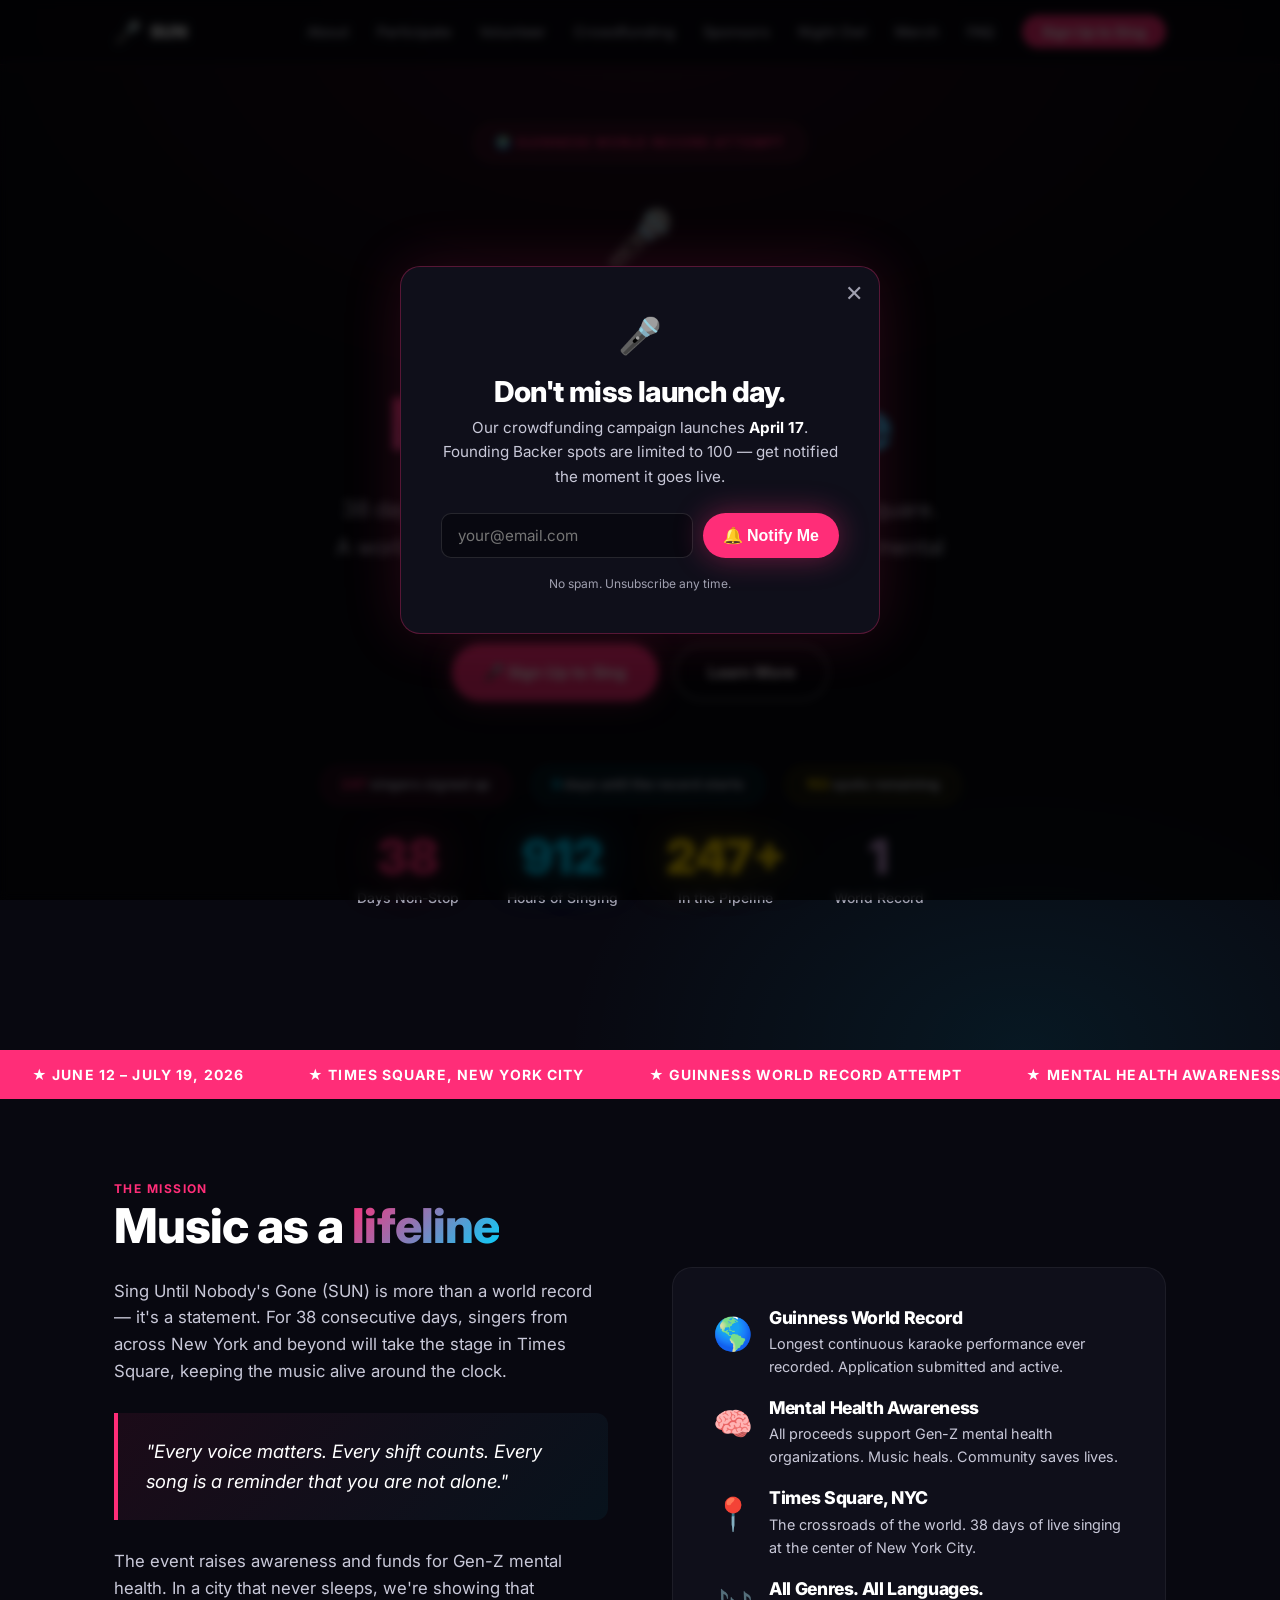
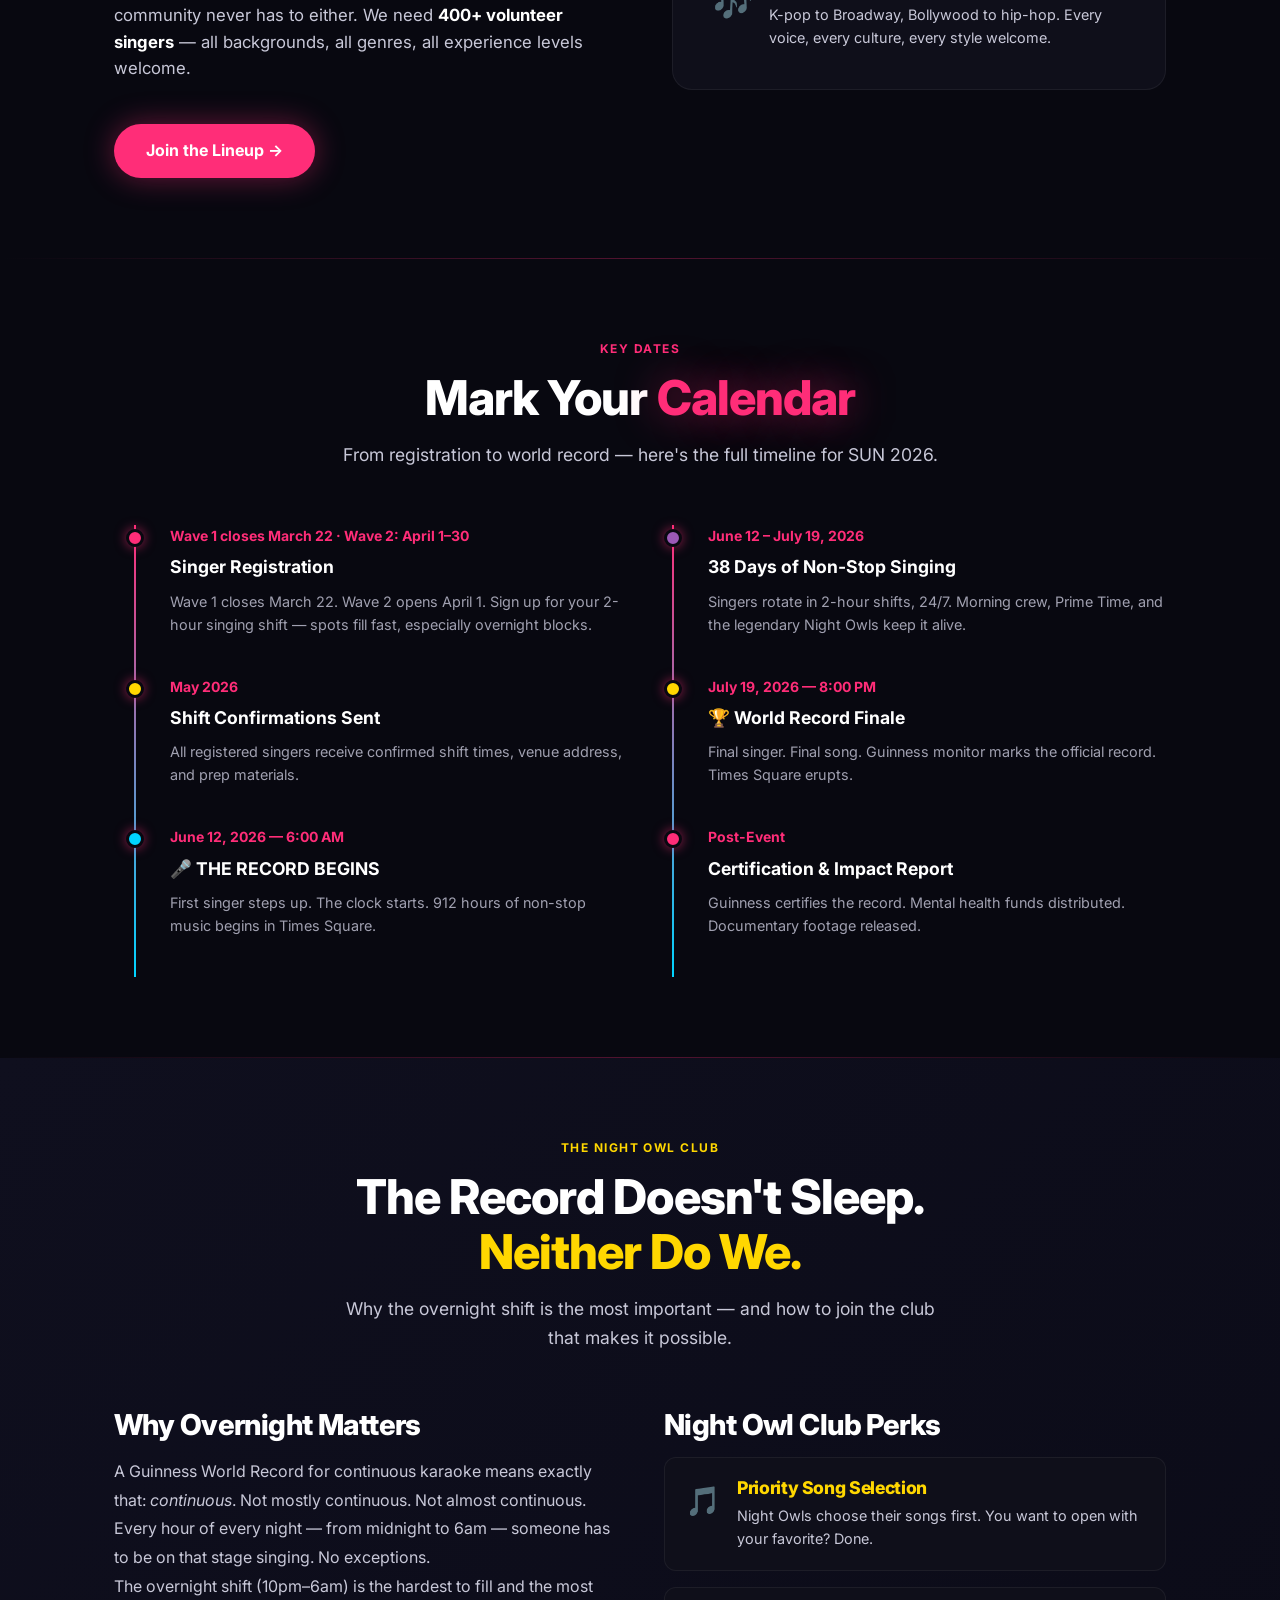
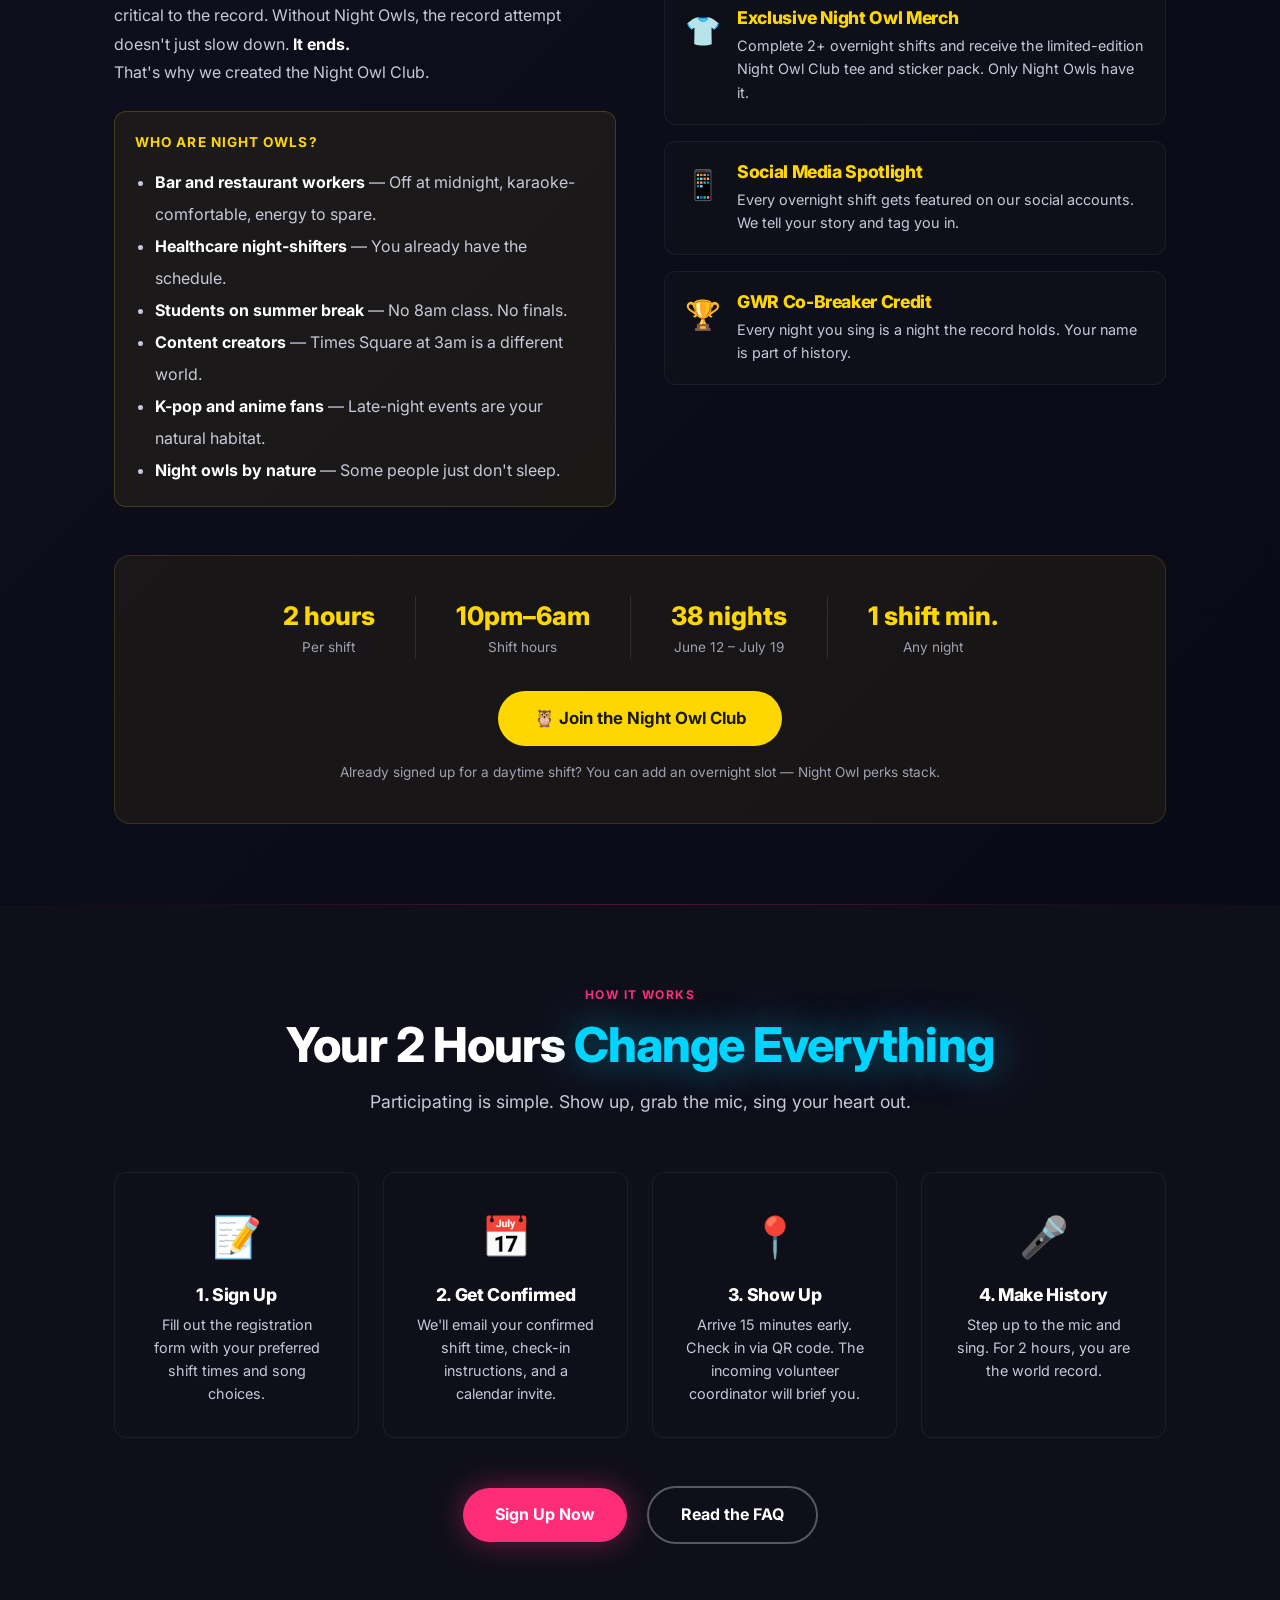
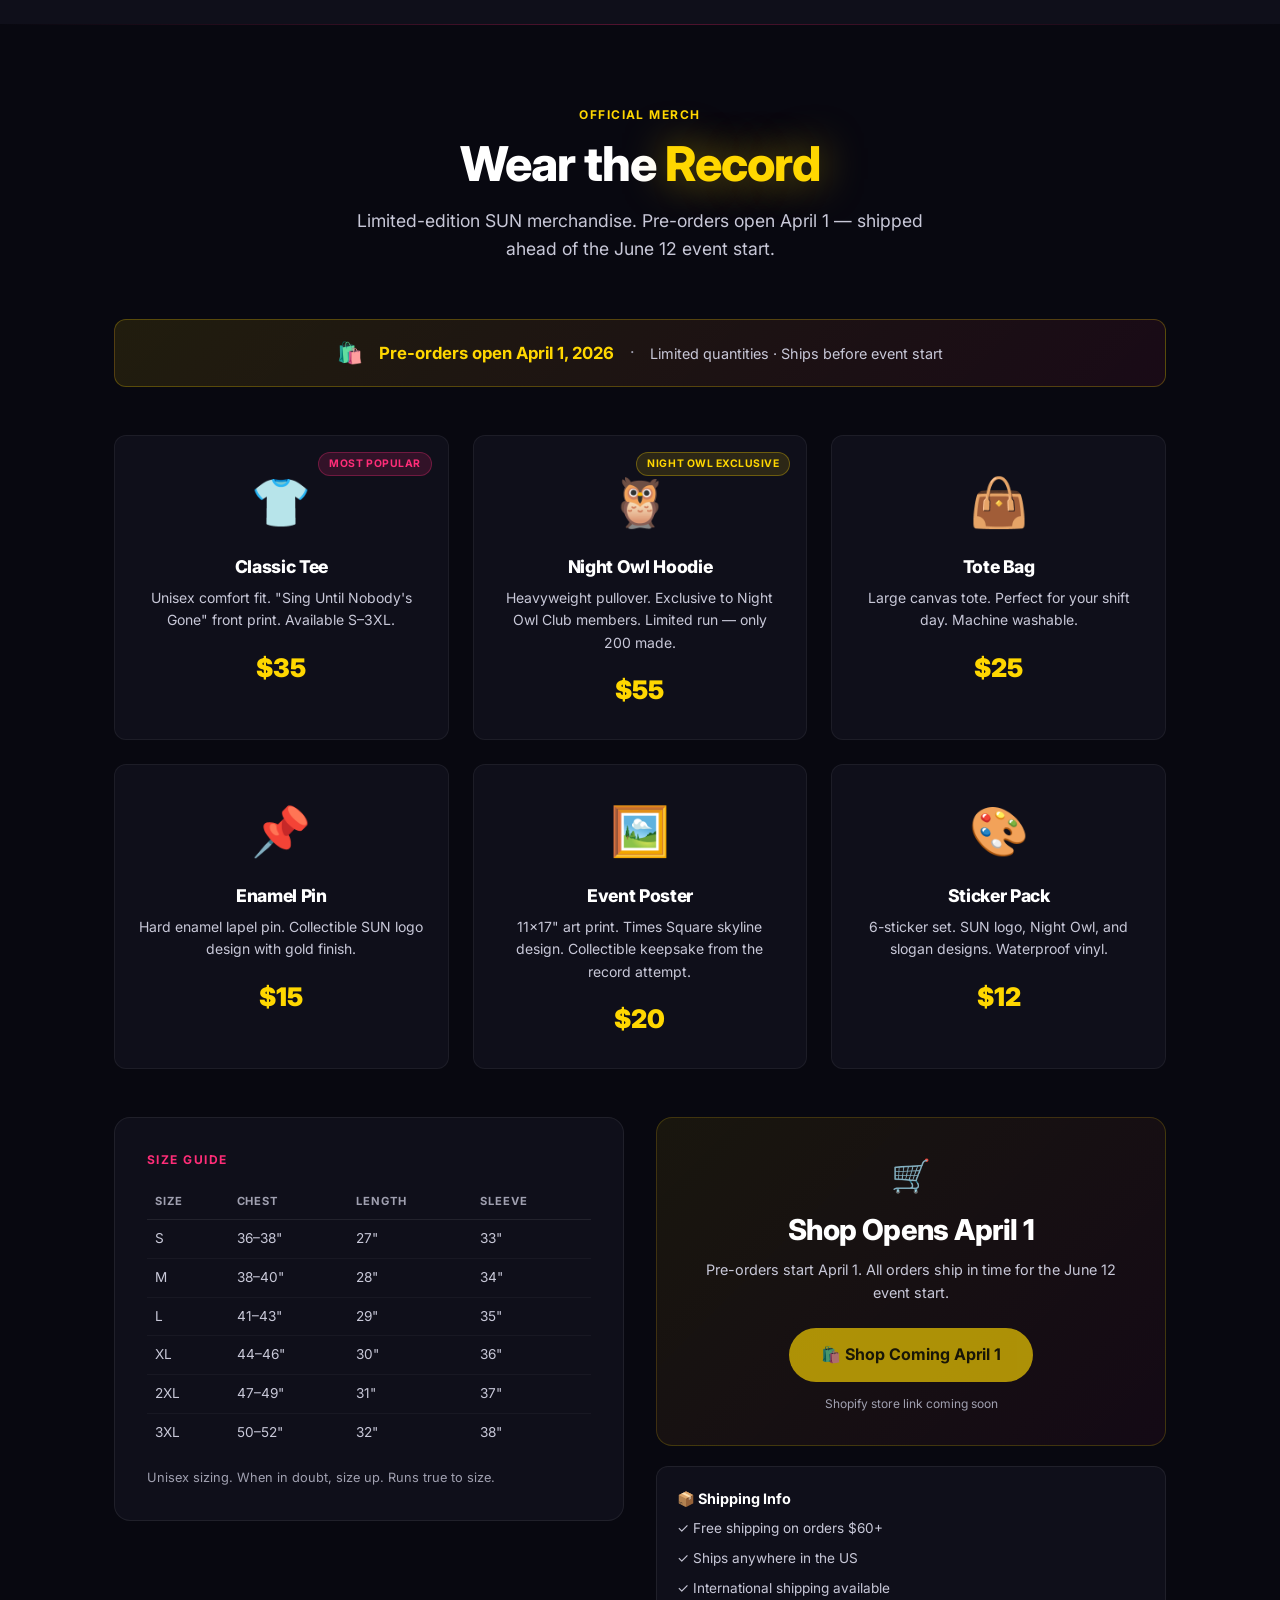
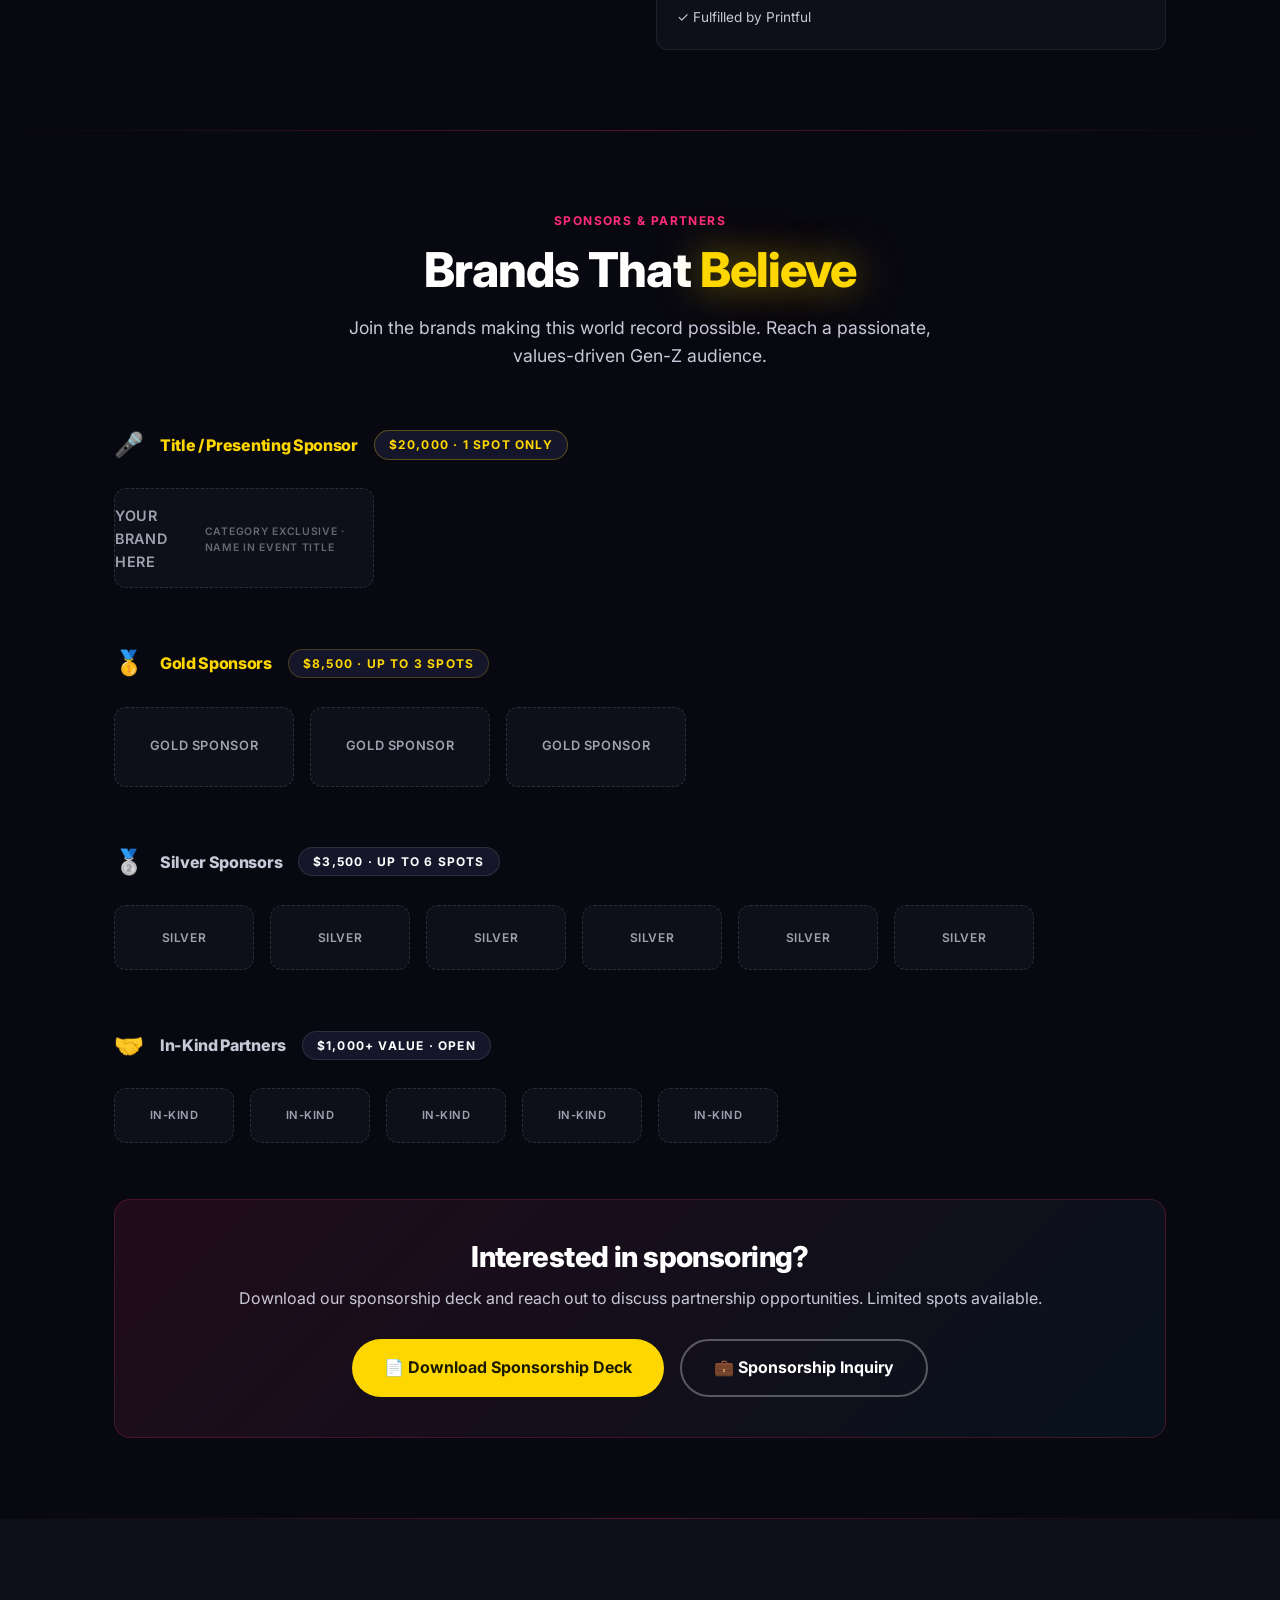
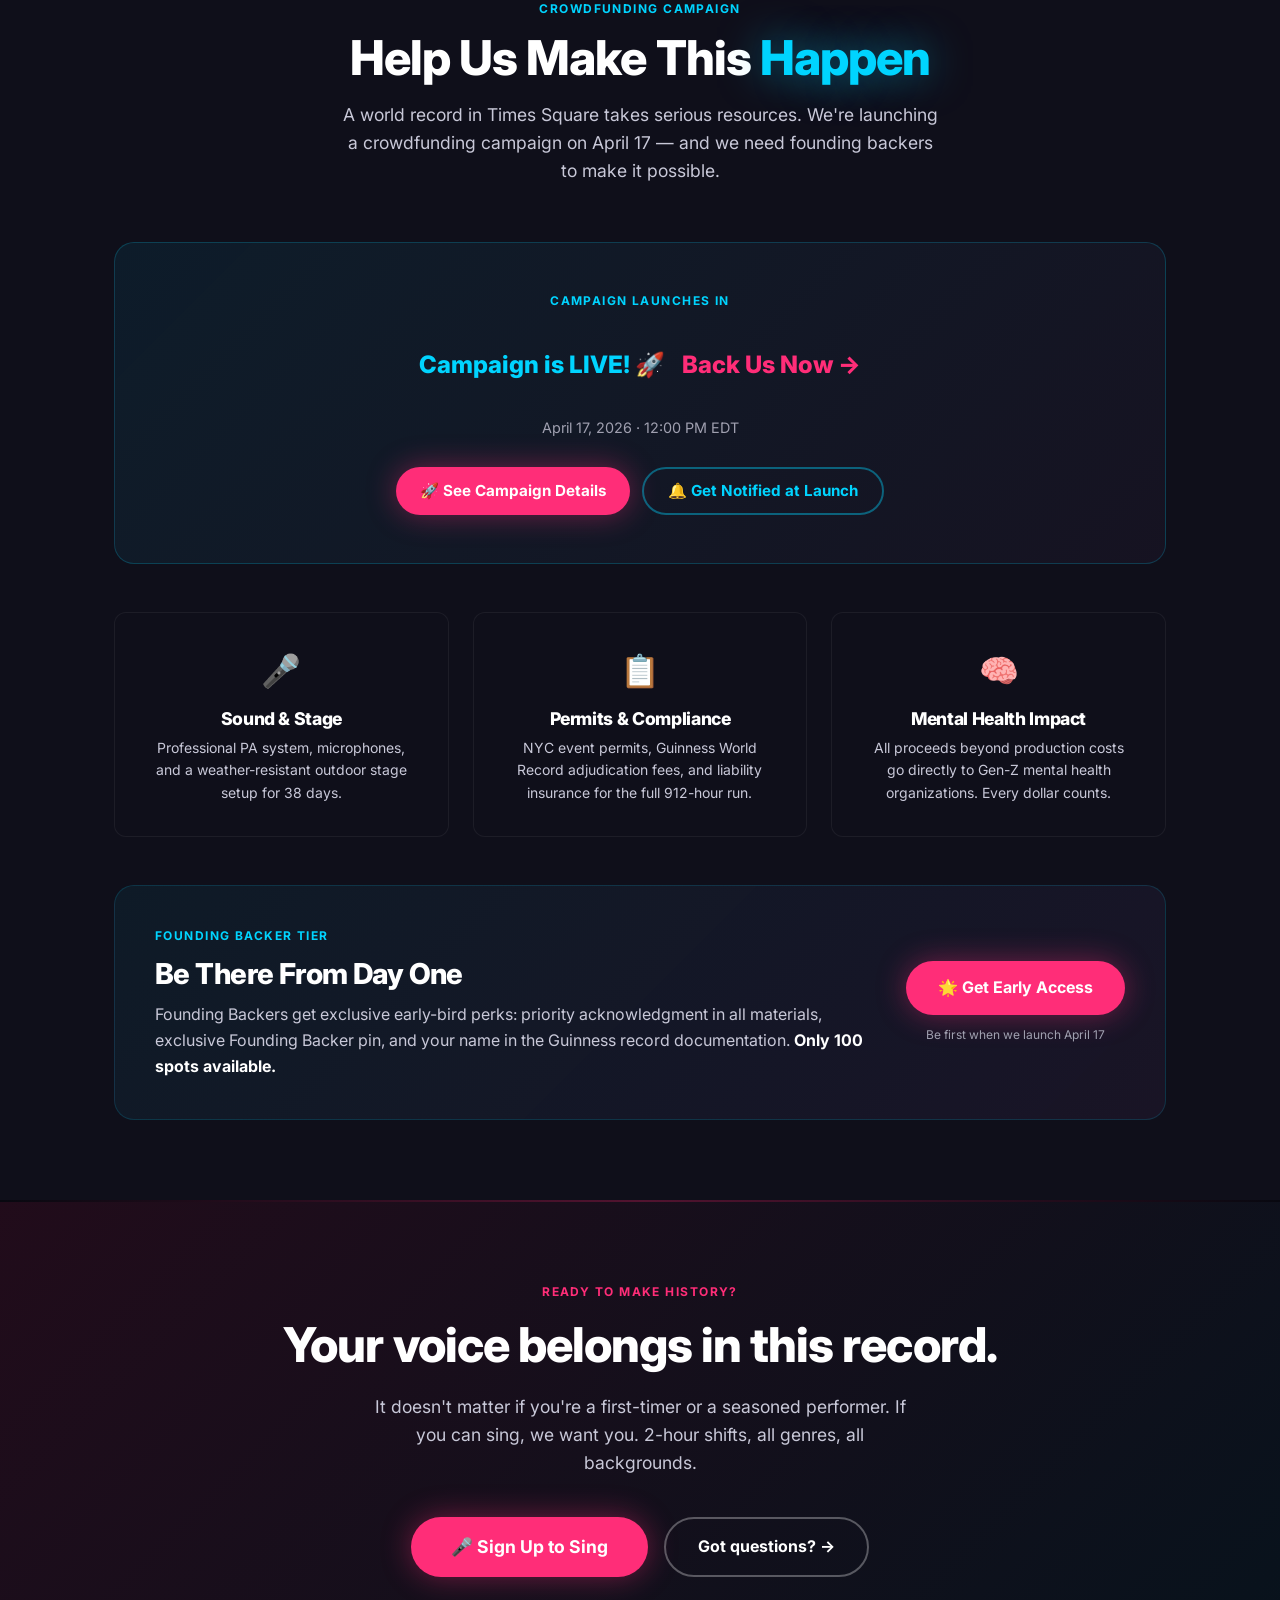
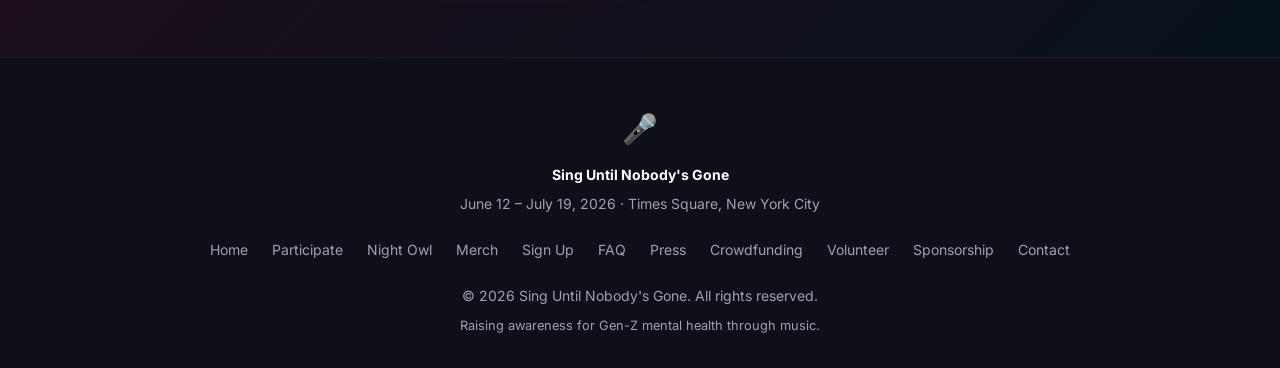
==== commit 7db338d2: "SUN-269: GoFundMe section + Wave 2 gap period messaging - index.html: Add hidden #gofundme-section w" ====
--- a/index.html
+++ b/index.html
@@ -763,6 +763,42 @@
 
 <div class="divider"></div>
 
+<!-- GOFUNDME DONATION SECTION — hidden by default.
+     BOARD: Activate April 3 (soft launch) by:
+     1. Changing `display: none` → `display: block` on the section below
+     2. Replacing GOFUNDME_URL_HERE with the actual GoFundMe page URL
+     Example: https://www.gofundme.com/f/sing-until-nobodys-gone
+     Note: keep display:none until GoFundMe page is live and board has tested the donation flow. -->
+<section id="gofundme-section" style="display: none; background: var(--bg2); padding: 72px 0;">
+  <div class="container">
+    <div style="max-width: 680px; margin: 0 auto; text-align: center;">
+      <div class="label" style="color: var(--pink); margin-bottom: 16px;">Support the Record</div>
+      <h2 style="margin-bottom: 16px;">Back Us on <span class="glow-pink">GoFundMe</span></h2>
+      <p style="font-size: 1.05rem; color: var(--gray-light); margin-bottom: 32px;">
+        247 singers are already in the pipeline. Help us fund the stage, permits, and infrastructure
+        to make 912 hours of Times Square karaoke a reality. Every dollar goes toward making history —
+        and supporting Gen-Z mental health.
+      </p>
+      <div style="display: flex; gap: 16px; justify-content: center; flex-wrap: wrap; margin-bottom: 24px;">
+        <a href="GOFUNDME_URL_HERE?utm_source=website&utm_medium=banner&utm_campaign=gofundme-launch"
+           class="btn btn-primary"
+           style="font-size: 1.05rem; padding: 14px 36px; background: #02a95c; border-color: #02a95c;"
+           target="_blank" rel="noopener">
+          💚 Donate on GoFundMe
+        </a>
+        <a href="crowdfunding.html" class="btn btn-outline" style="padding: 14px 24px;">
+          See Campaign Details →
+        </a>
+      </div>
+      <p style="font-size: 0.8rem; color: var(--gray);">
+        Fiscal sponsorship pending — donations may become tax-deductible. Check back for updates.
+      </p>
+    </div>
+  </div>
+</section>
+
+<div class="divider"></div>
+
 <!-- WAVE 1 CLOSE BANNER — hidden by default. ACTIVATE March 22 by changing display:none to display:block. Hide again April 1 when Wave 2 banner takes over. -->
 <section id="wave1-close-banner" style="display: none; background: var(--bg); padding: 40px 0;">
   <div class="container">
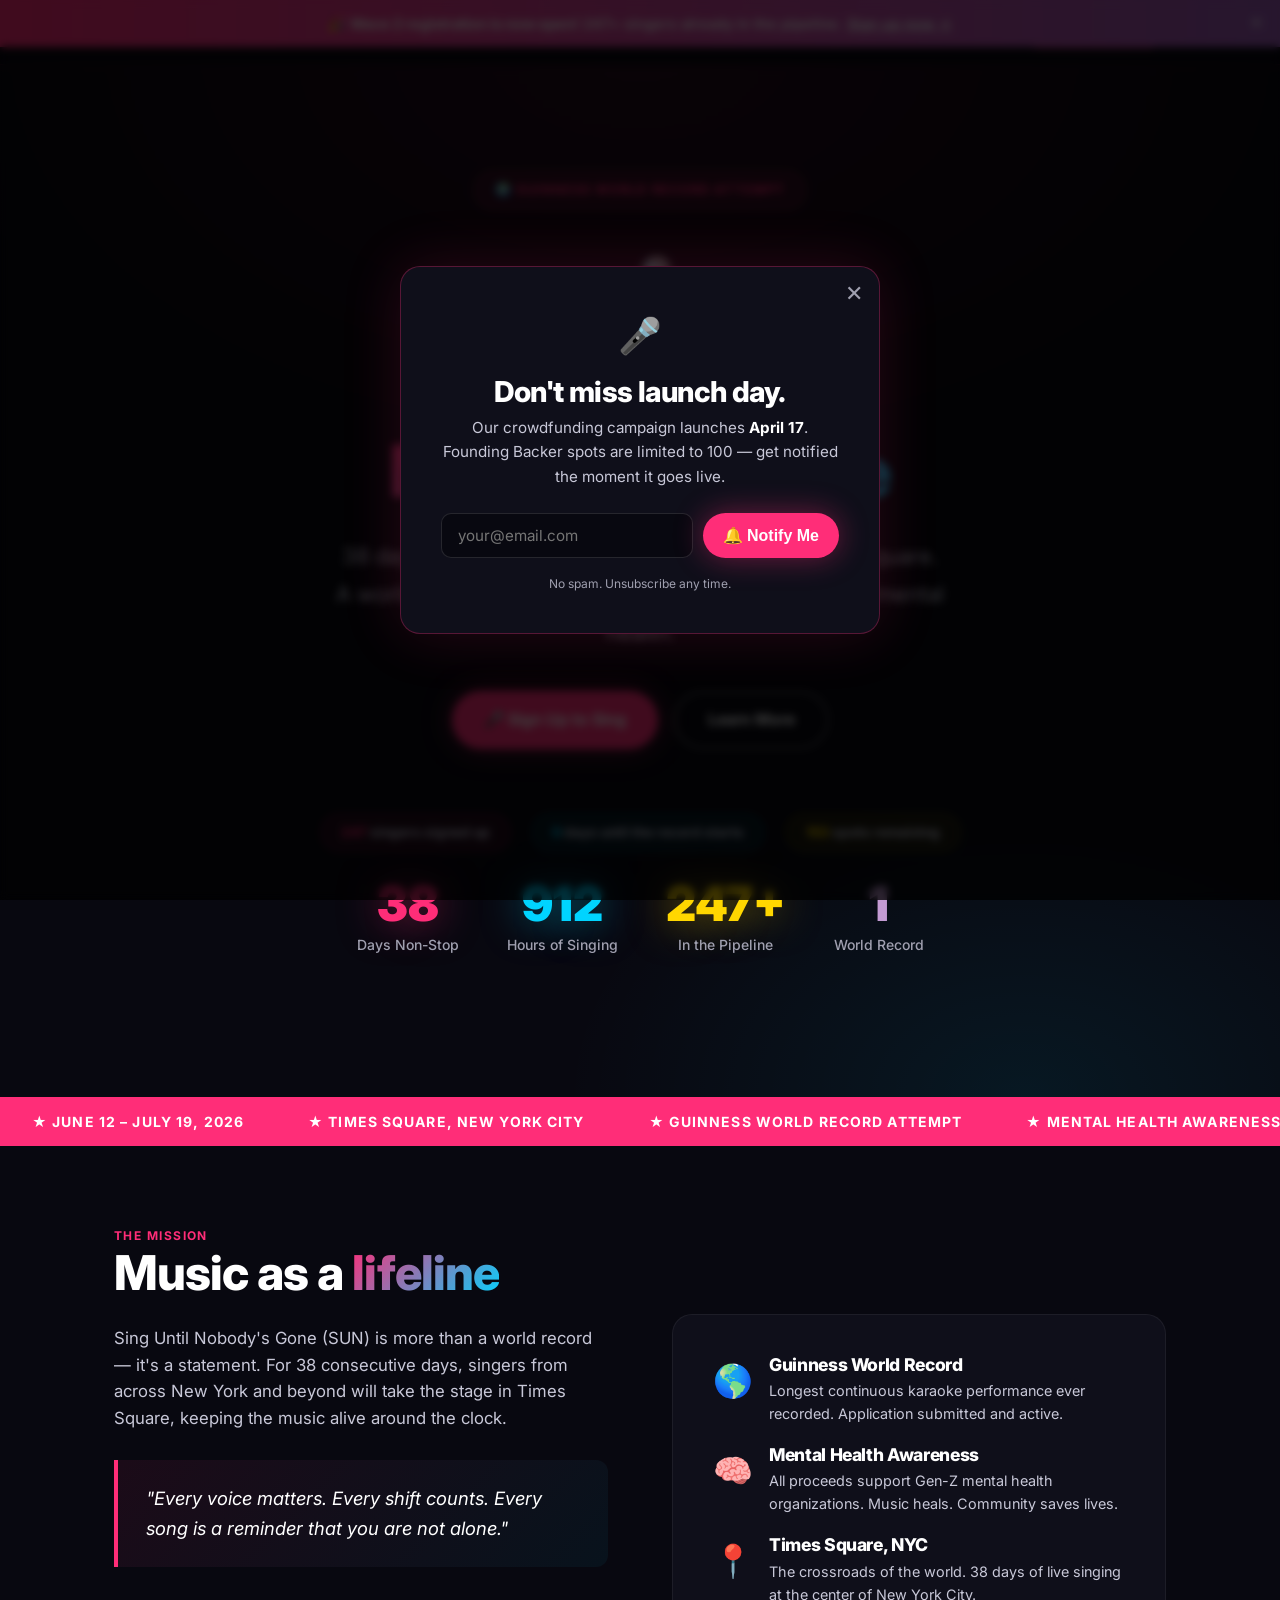
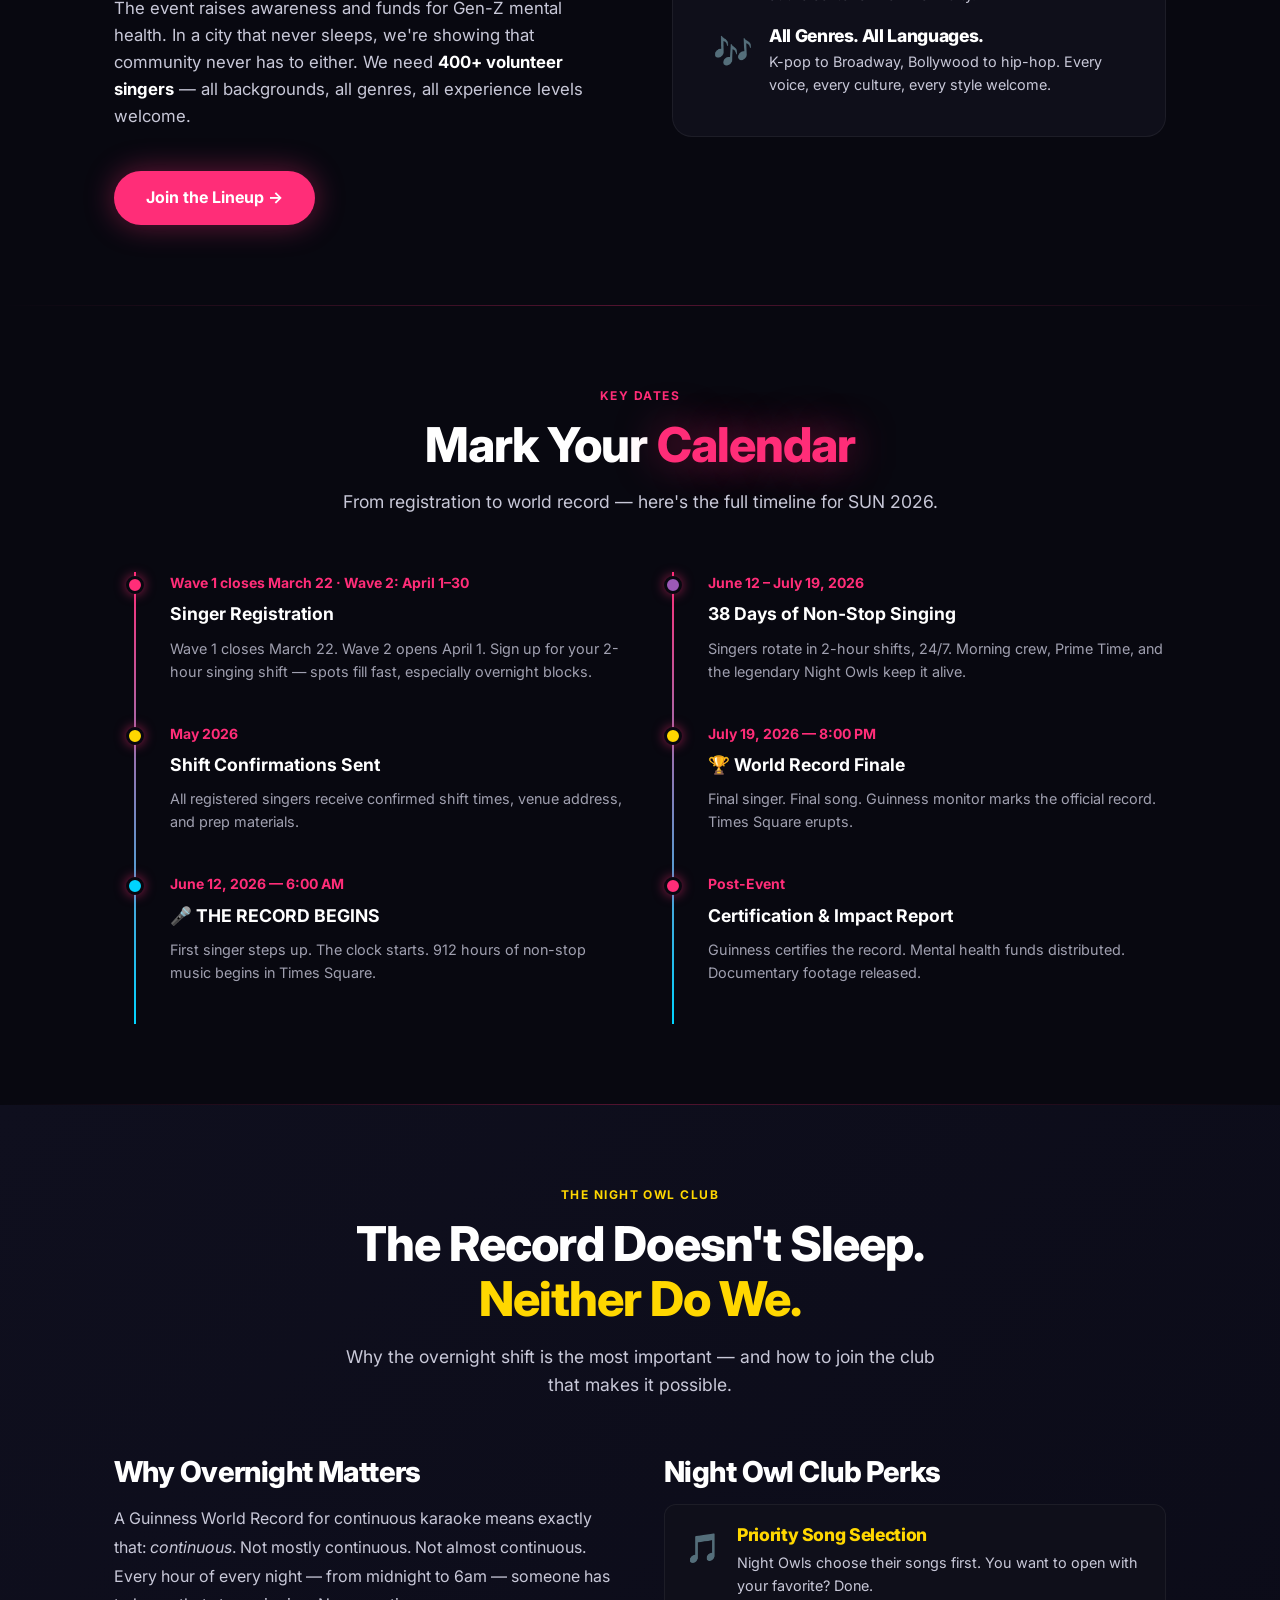
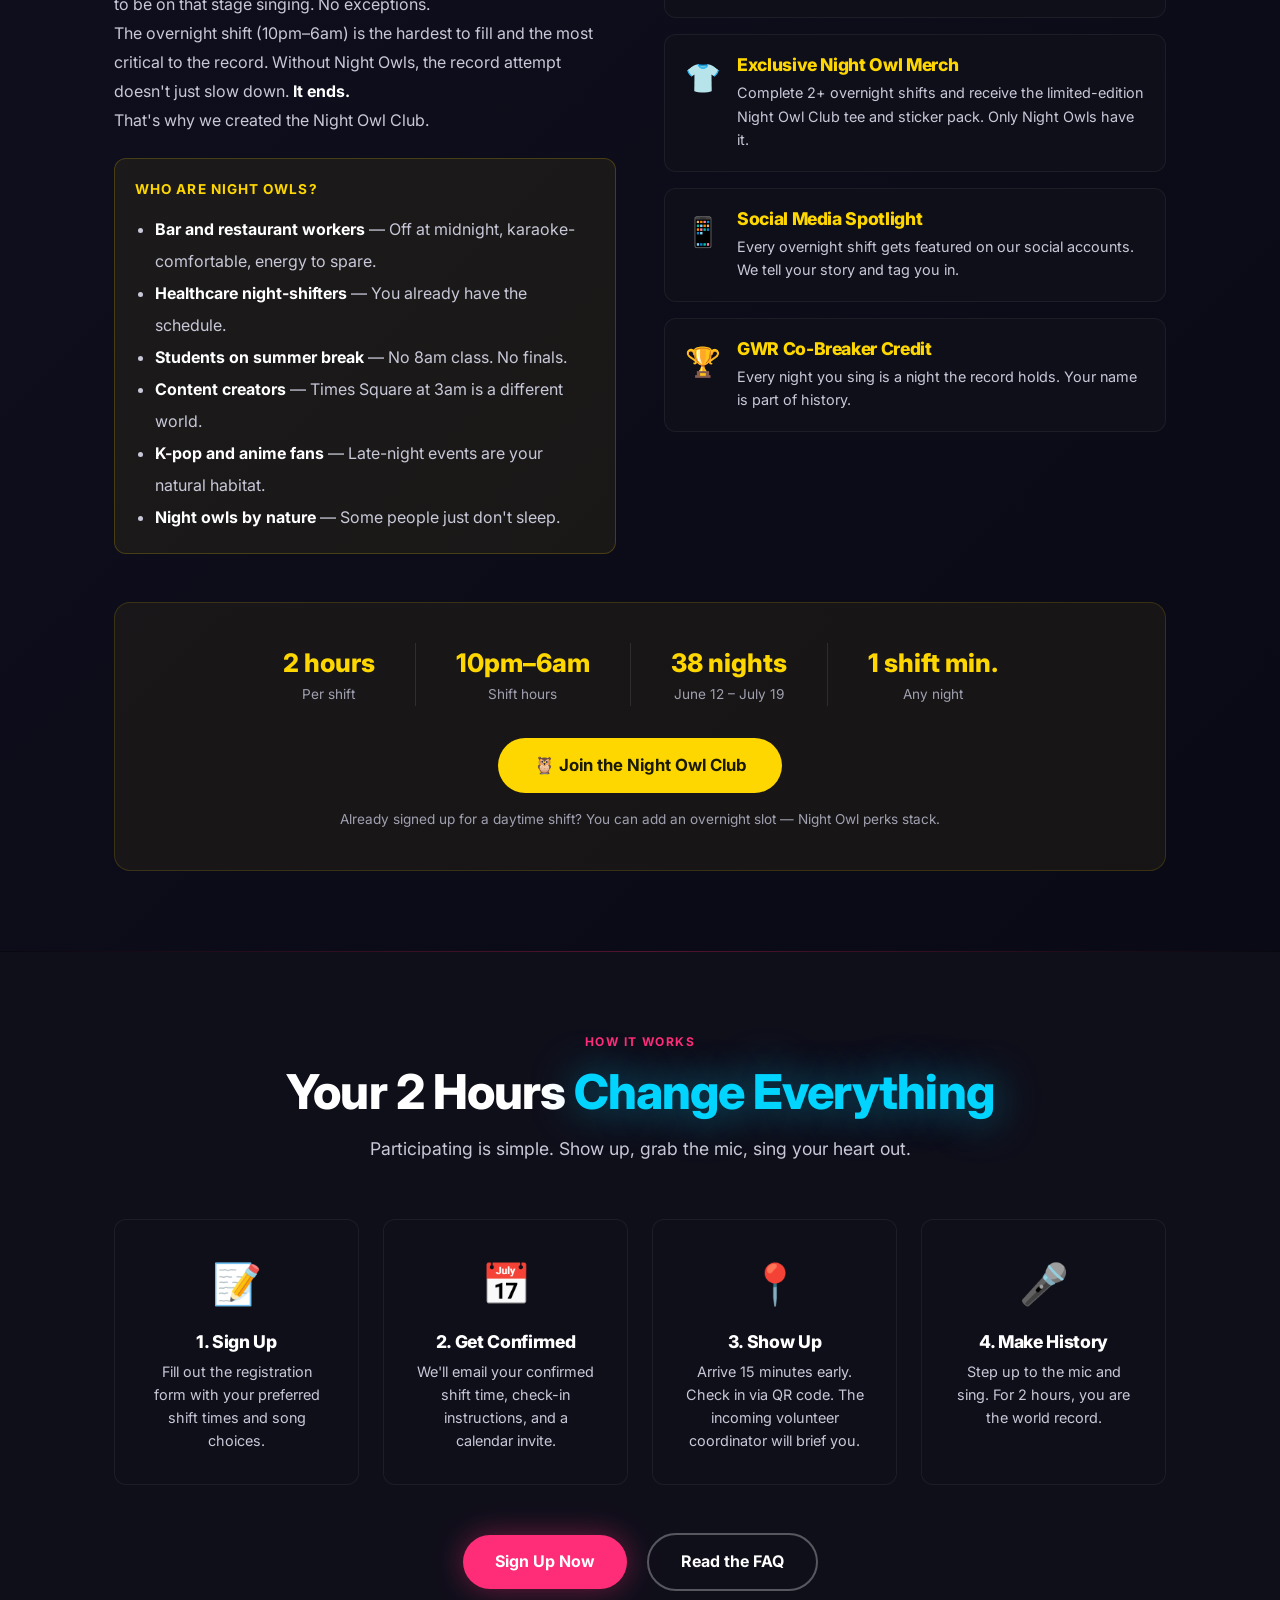
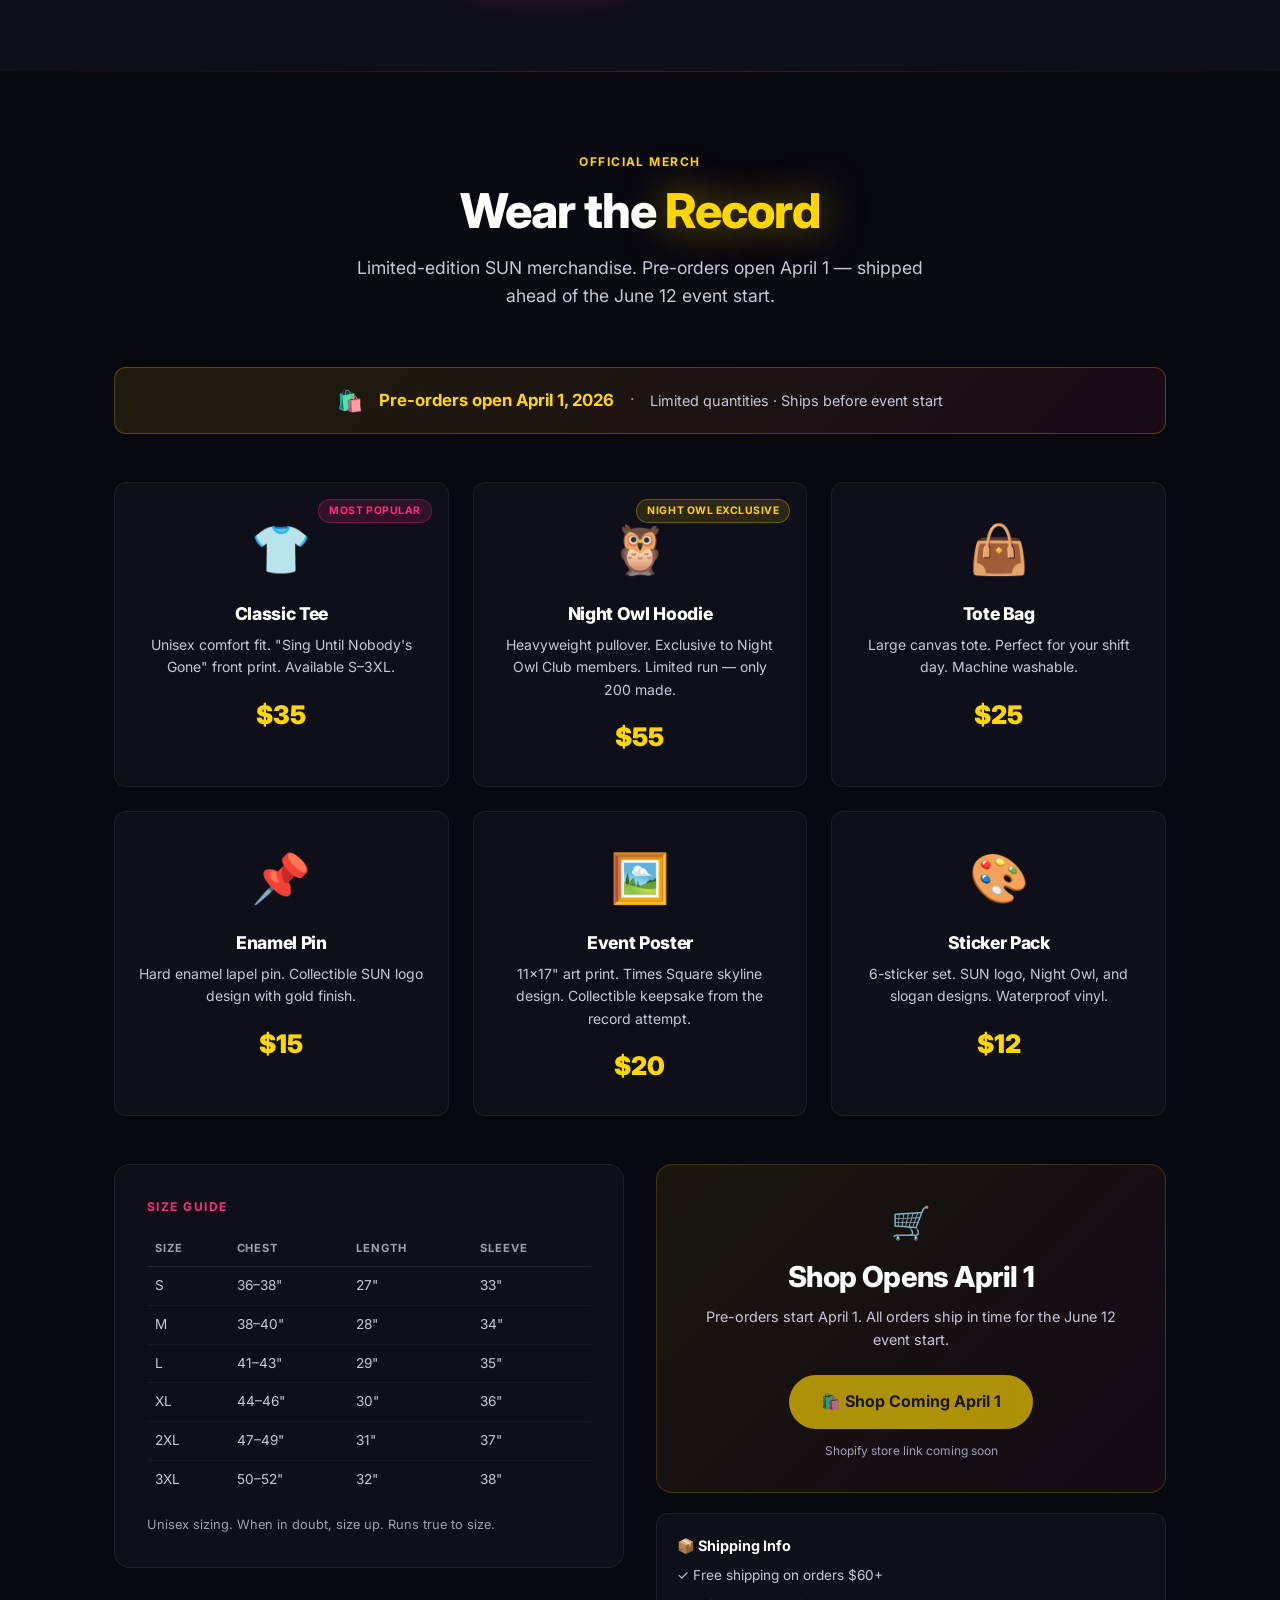
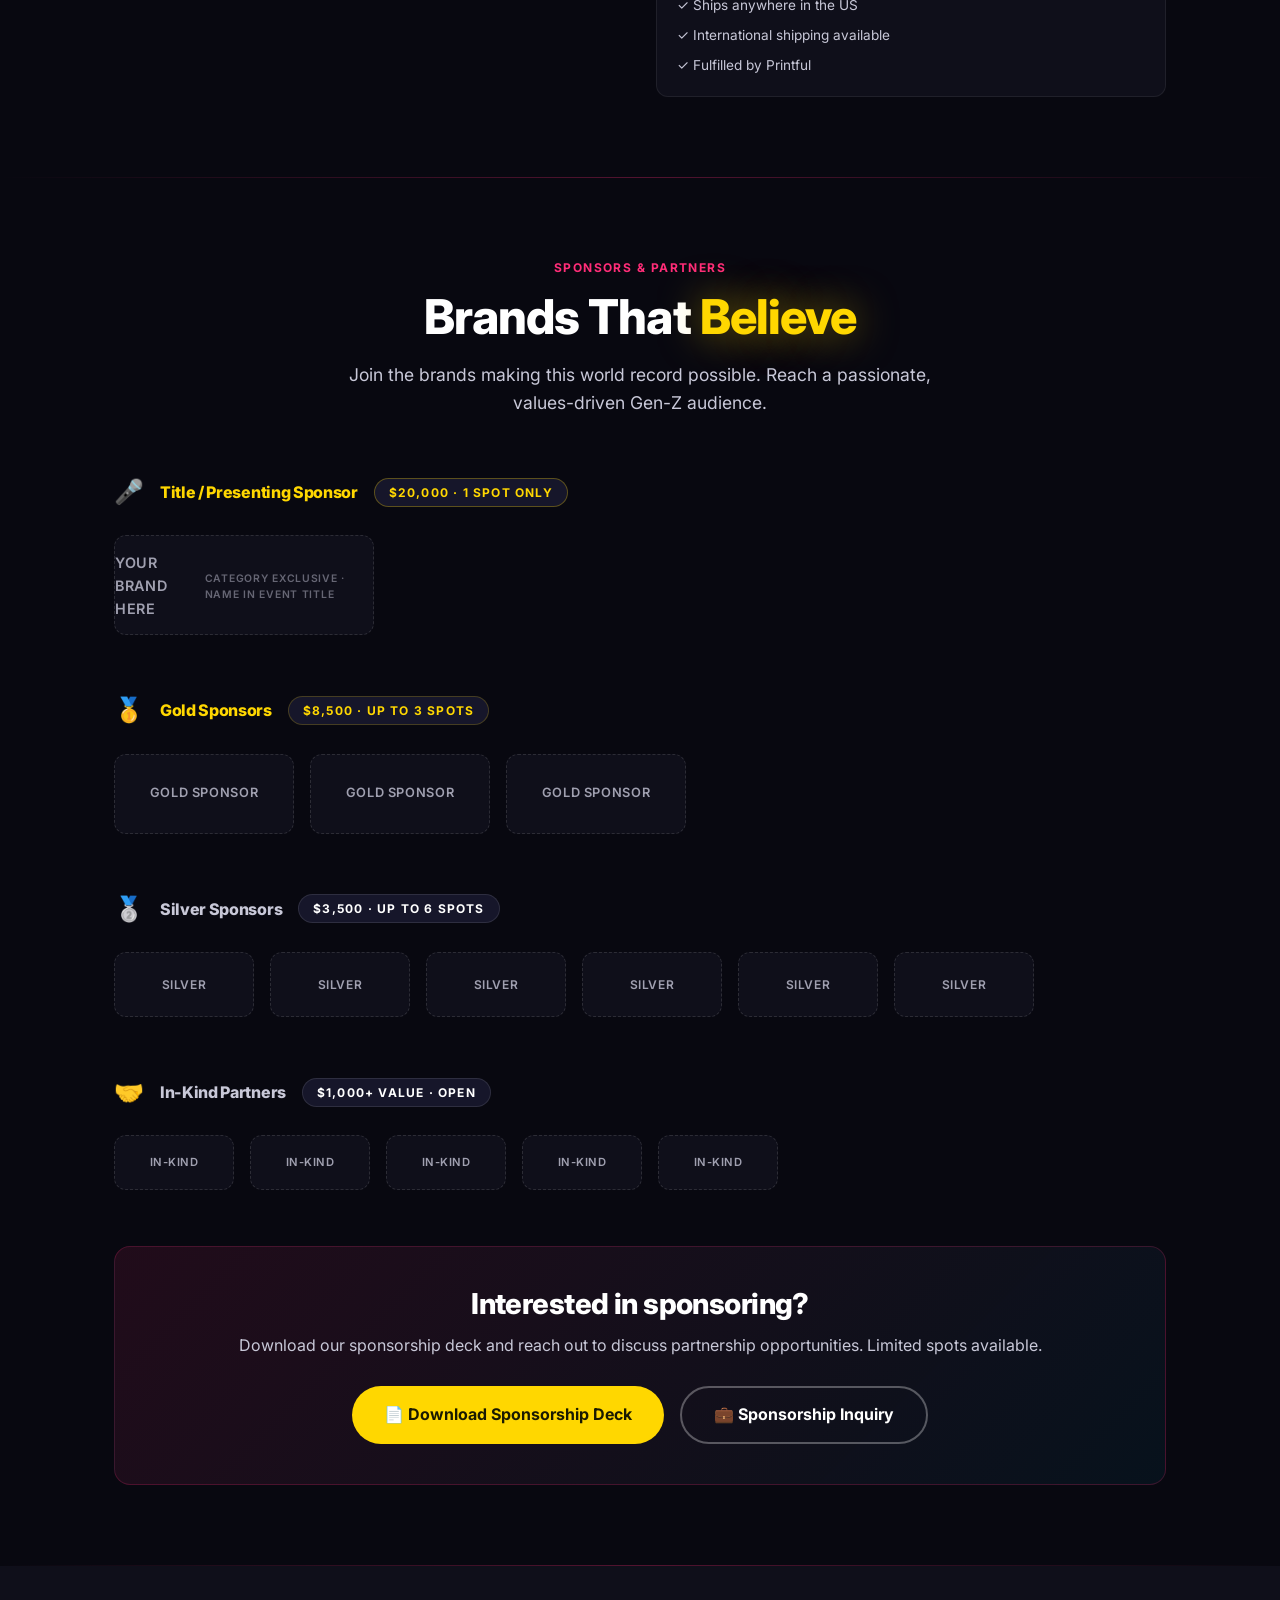
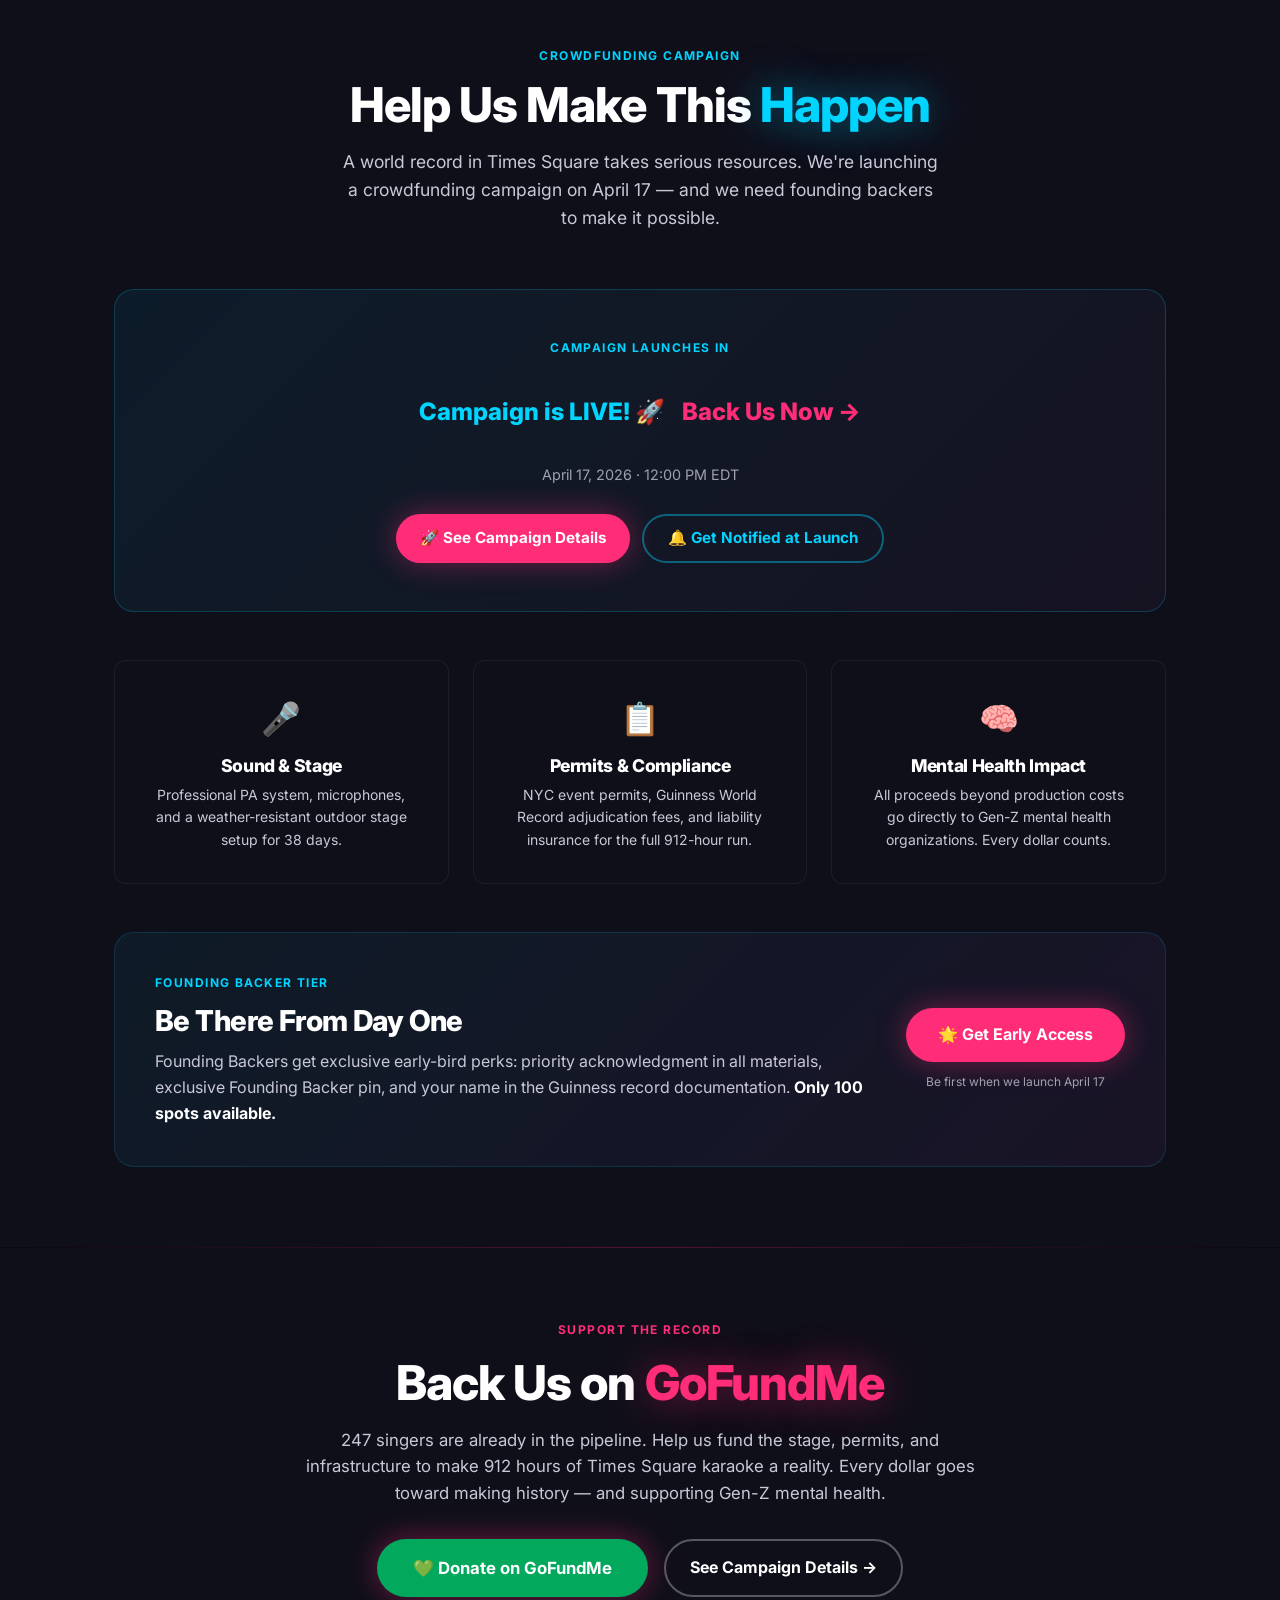
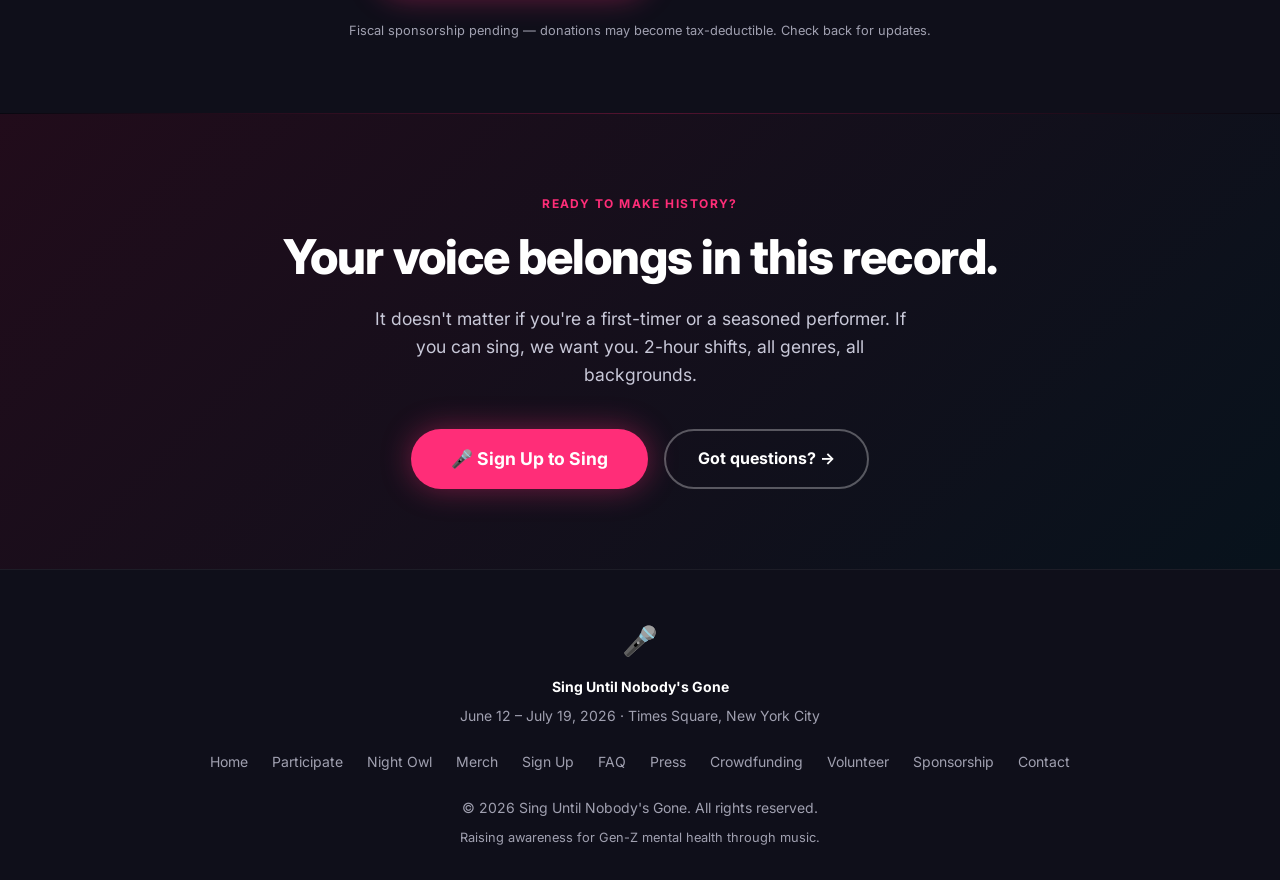
==== commit 0d6022ed: "SUN-299 D1: GoFundMe section activation (display:block) — URL pending Section is now visible. One re" ====
--- a/index.html
+++ b/index.html
@@ -763,13 +763,11 @@
 
 <div class="divider"></div>
 
-<!-- GOFUNDME DONATION SECTION — hidden by default.
-     BOARD: Activate April 3 (soft launch) by:
-     1. Changing `display: none` → `display: block` on the section below
-     2. Replacing GOFUNDME_URL_HERE with the actual GoFundMe page URL
+<!-- GOFUNDME DONATION SECTION — ACTIVE (April 3 soft launch)
+     REMAINING STEP: Replace GOFUNDME_URL_HERE below with the actual GoFundMe page URL.
      Example: https://www.gofundme.com/f/sing-until-nobodys-gone
-     Note: keep display:none until GoFundMe page is live and board has tested the donation flow. -->
-<section id="gofundme-section" style="display: none; background: var(--bg2); padding: 72px 0;">
+     Once URL is filled in, this section is live and ready to deploy. -->
+<section id="gofundme-section" style="display: block; background: var(--bg2); padding: 72px 0;">
   <div class="container">
     <div style="max-width: 680px; margin: 0 auto; text-align: center;">
       <div class="label" style="color: var(--pink); margin-bottom: 16px;">Support the Record</div>
@@ -799,8 +797,9 @@
 
 <div class="divider"></div>
 
-<!-- WAVE 1 CLOSE BANNER — hidden by default. ACTIVATE March 22 by changing display:none to display:block. Hide again April 1 when Wave 2 banner takes over. -->
-<section id="wave1-close-banner" style="display: none; background: var(--bg); padding: 40px 0;">
+
+<!-- WAVE 1 CLOSE SECTION — hidden by default. ACTIVATE March 22 by changing display:none to display:block. Hide again April 1 when Wave 2 banner takes over. -->
+<section id="wave1-close-section" style="display: none; background: var(--bg); padding: 40px 0;">
   <div class="container">
     <div style="background: linear-gradient(90deg, #1a1a2e, #16213e); border: 1px solid rgba(255,45,120,0.3); border-radius: 12px; padding: 20px 24px; text-align: center;">
       <div style="font-size: 0.8rem; font-weight: 700; color: var(--pink); text-transform: uppercase; letter-spacing: 0.1em; margin-bottom: 8px;">Wave 1 RSVP Closed</div>
@@ -909,6 +908,23 @@
     setInterval(updateCountdown, 1000);
   }
 
+  // Wave banner auto-show — eliminates board action for March 22 / April 1 toggles
+  (function() {
+    var now         = Date.now();
+    var wave1Close  = new Date('2026-03-22T23:59:59-04:00').getTime();
+    var wave2Open   = new Date('2026-04-01T00:00:00-04:00').getTime();
+    var w1section   = document.getElementById('wave1-close-section');
+    var w2banner    = document.getElementById('wave2-banner');
+    if (now >= wave1Close && now < wave2Open) {
+      // Gap period: show Wave 1 close section
+      if (w1section) w1section.style.display = 'block';
+    } else if (now >= wave2Open) {
+      // Wave 2 open: show Wave 2 banner, ensure Wave 1 section hidden
+      if (w2banner)  w2banner.style.display  = 'block';
+      if (w1section) w1section.style.display = 'none';
+    }
+  })();
+
   // Email capture modal — show after 40% scroll OR 25 seconds, whichever comes first
   // Suppressed once dismissed or subscribed (sessionStorage key)
   (function() {
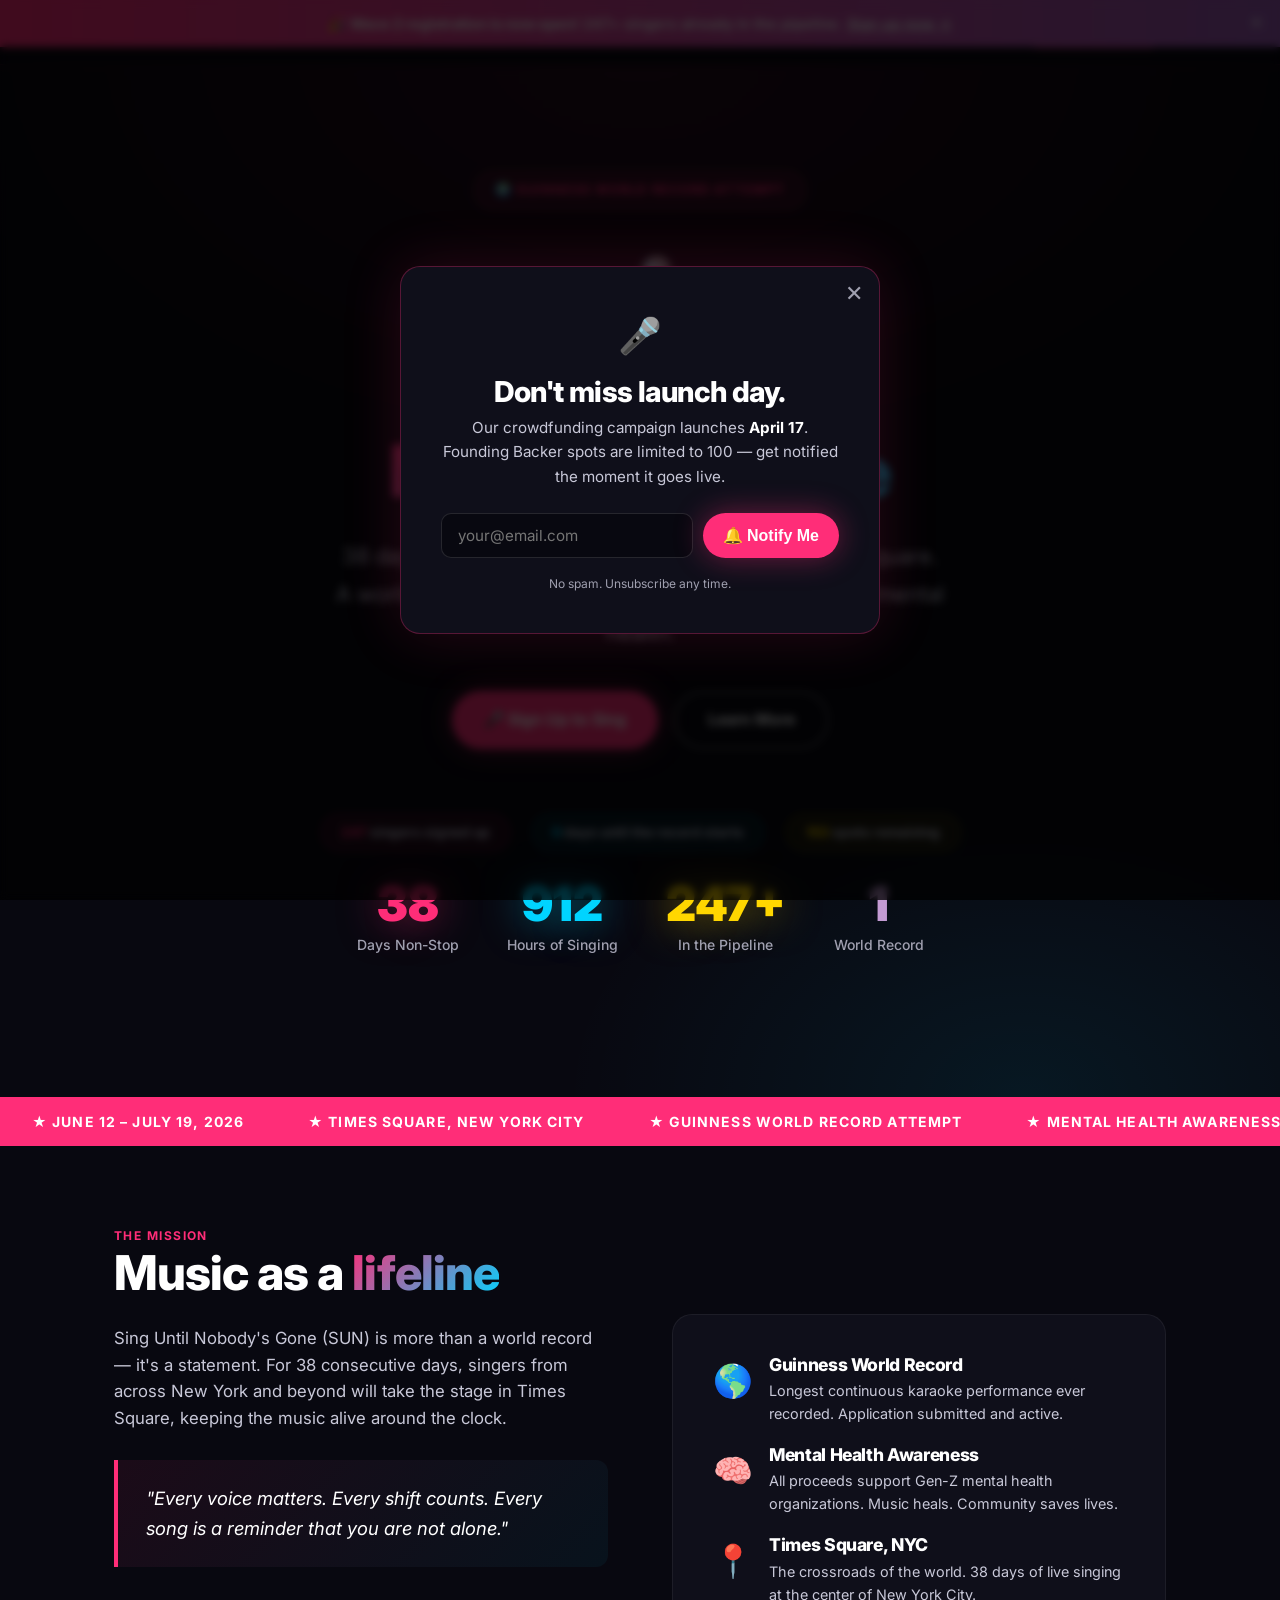
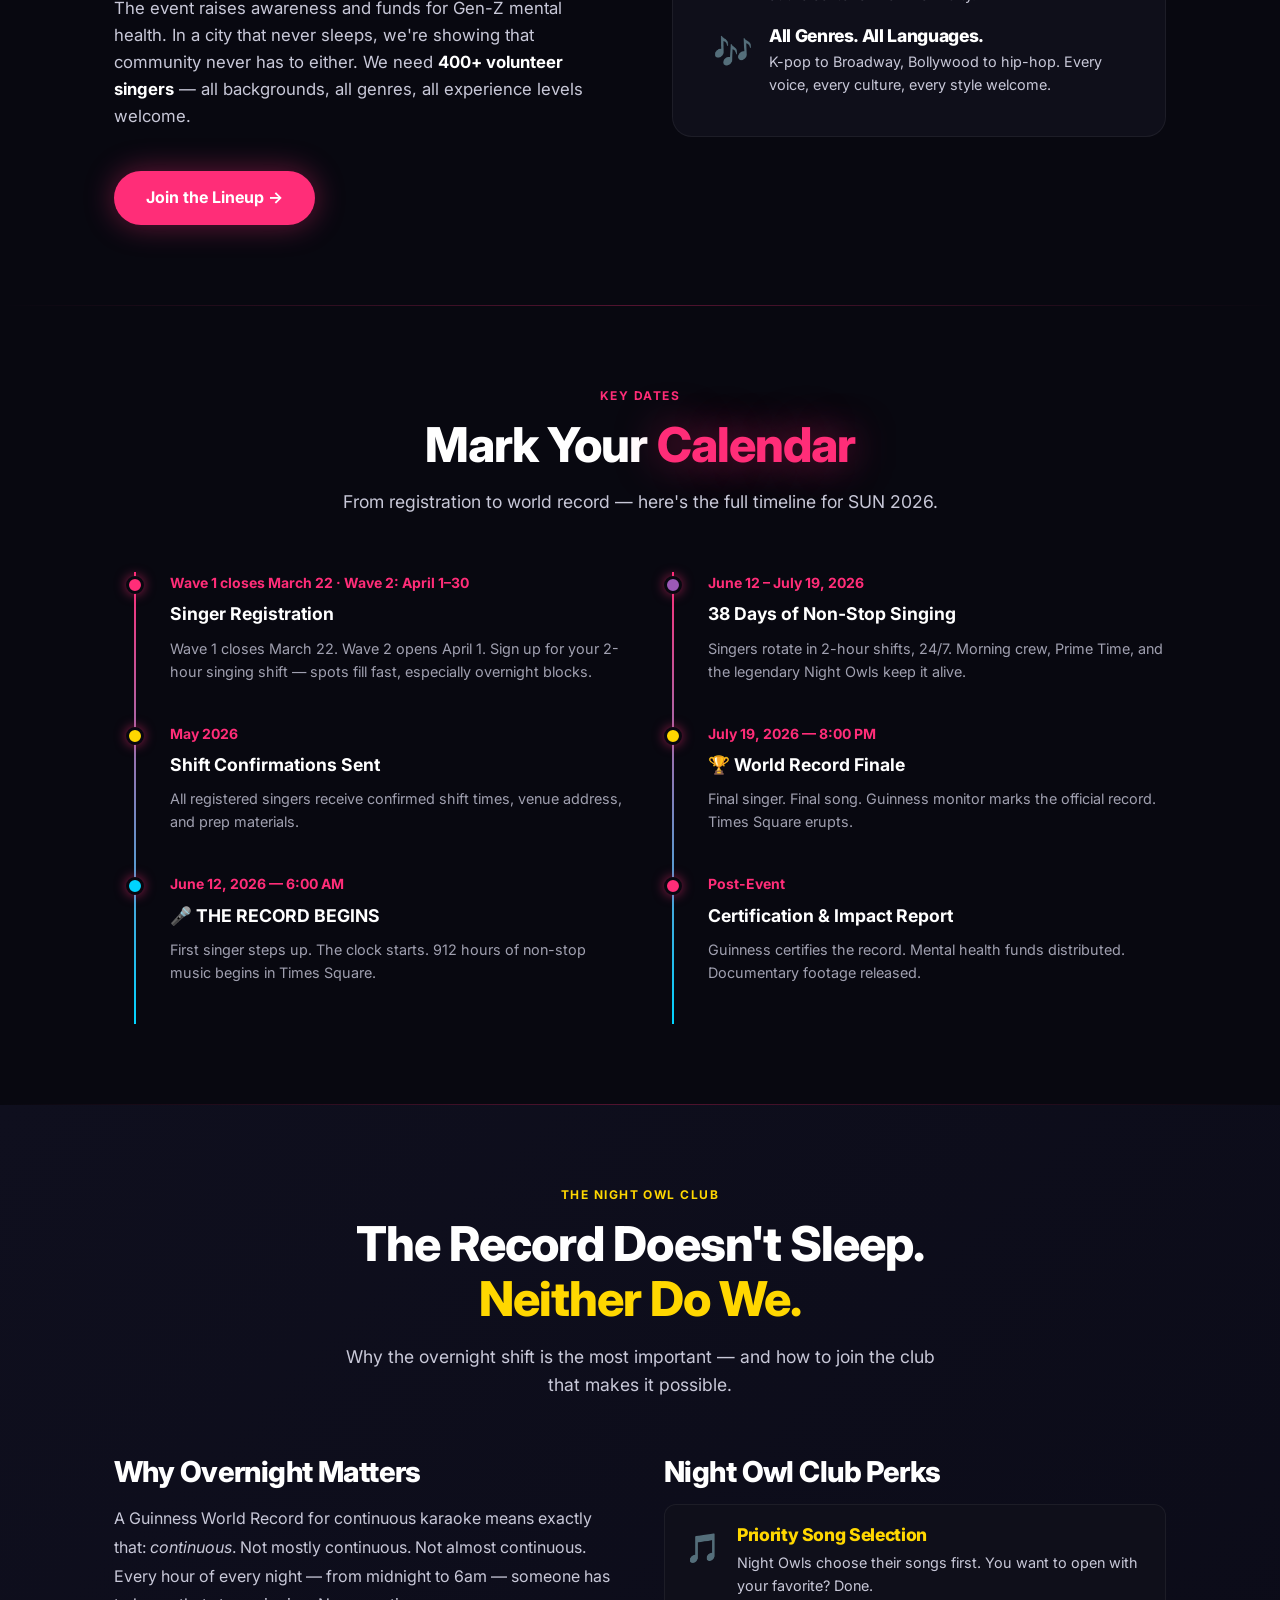
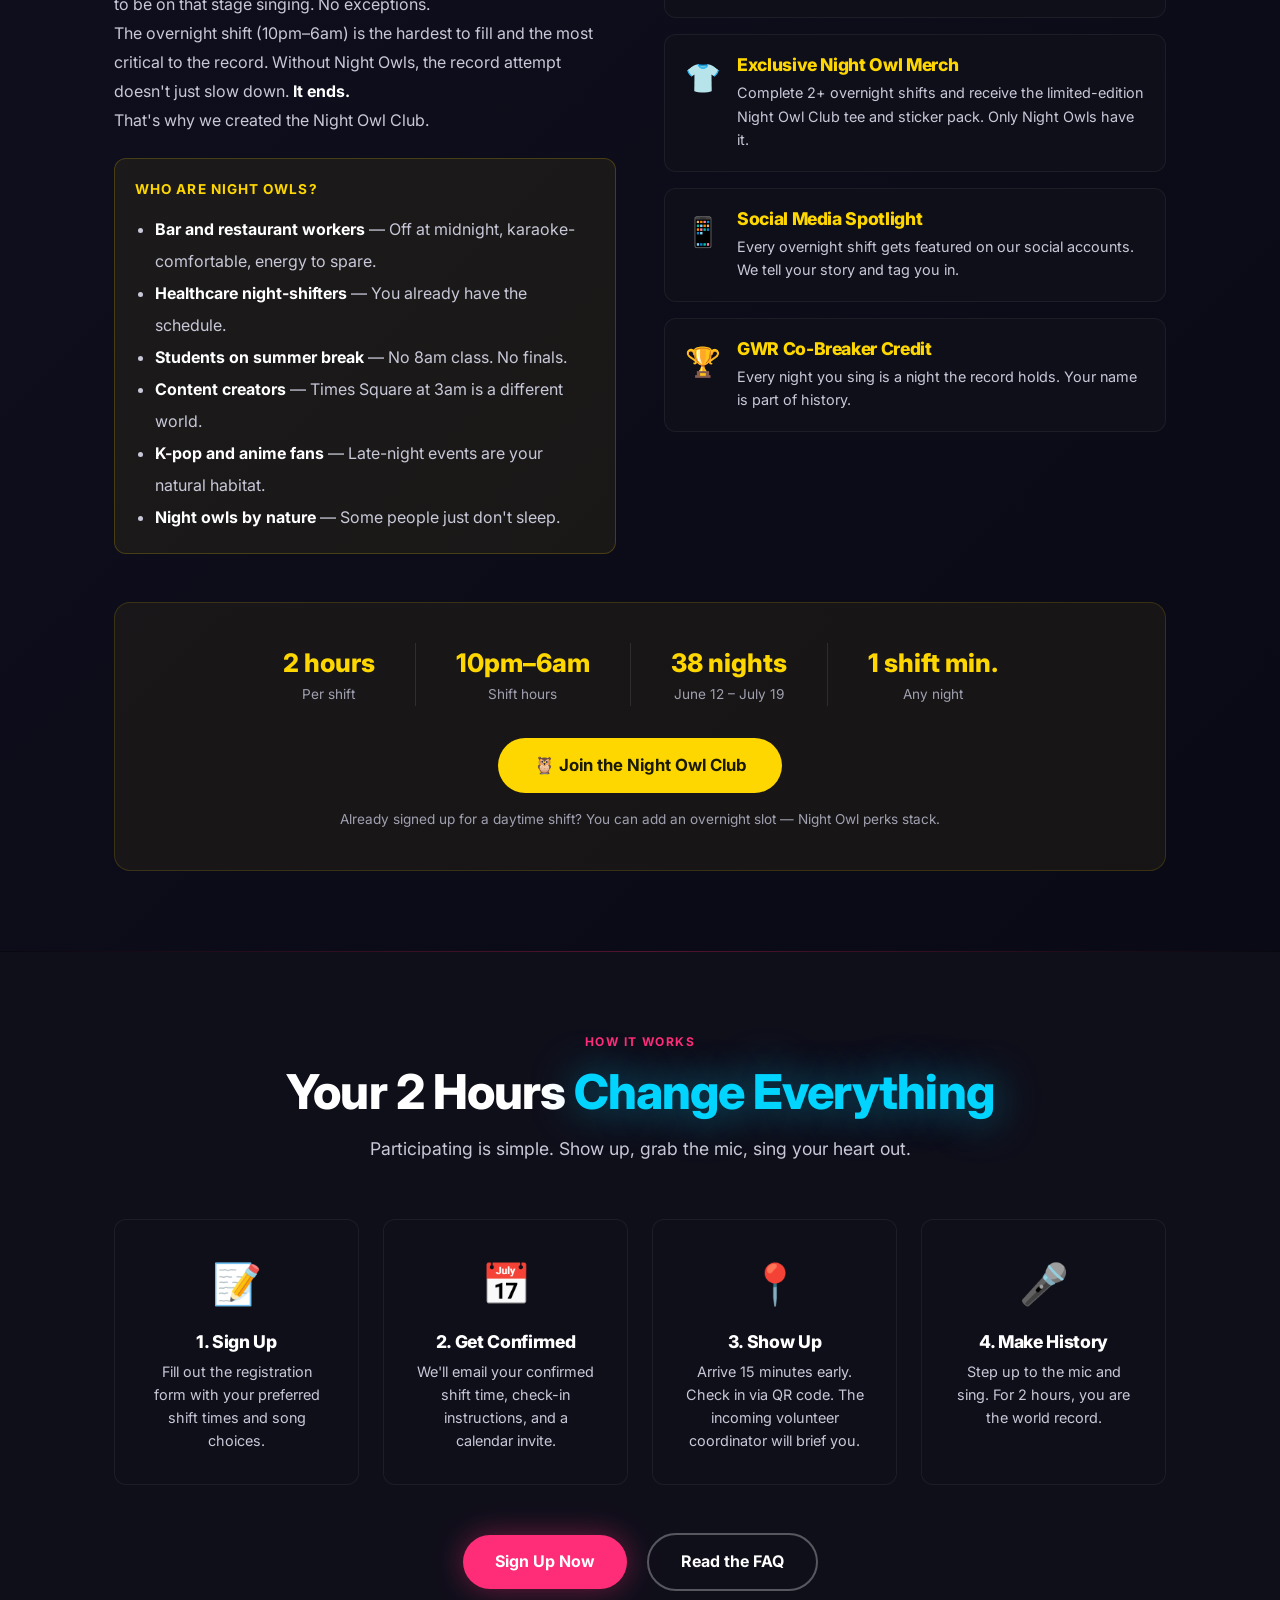
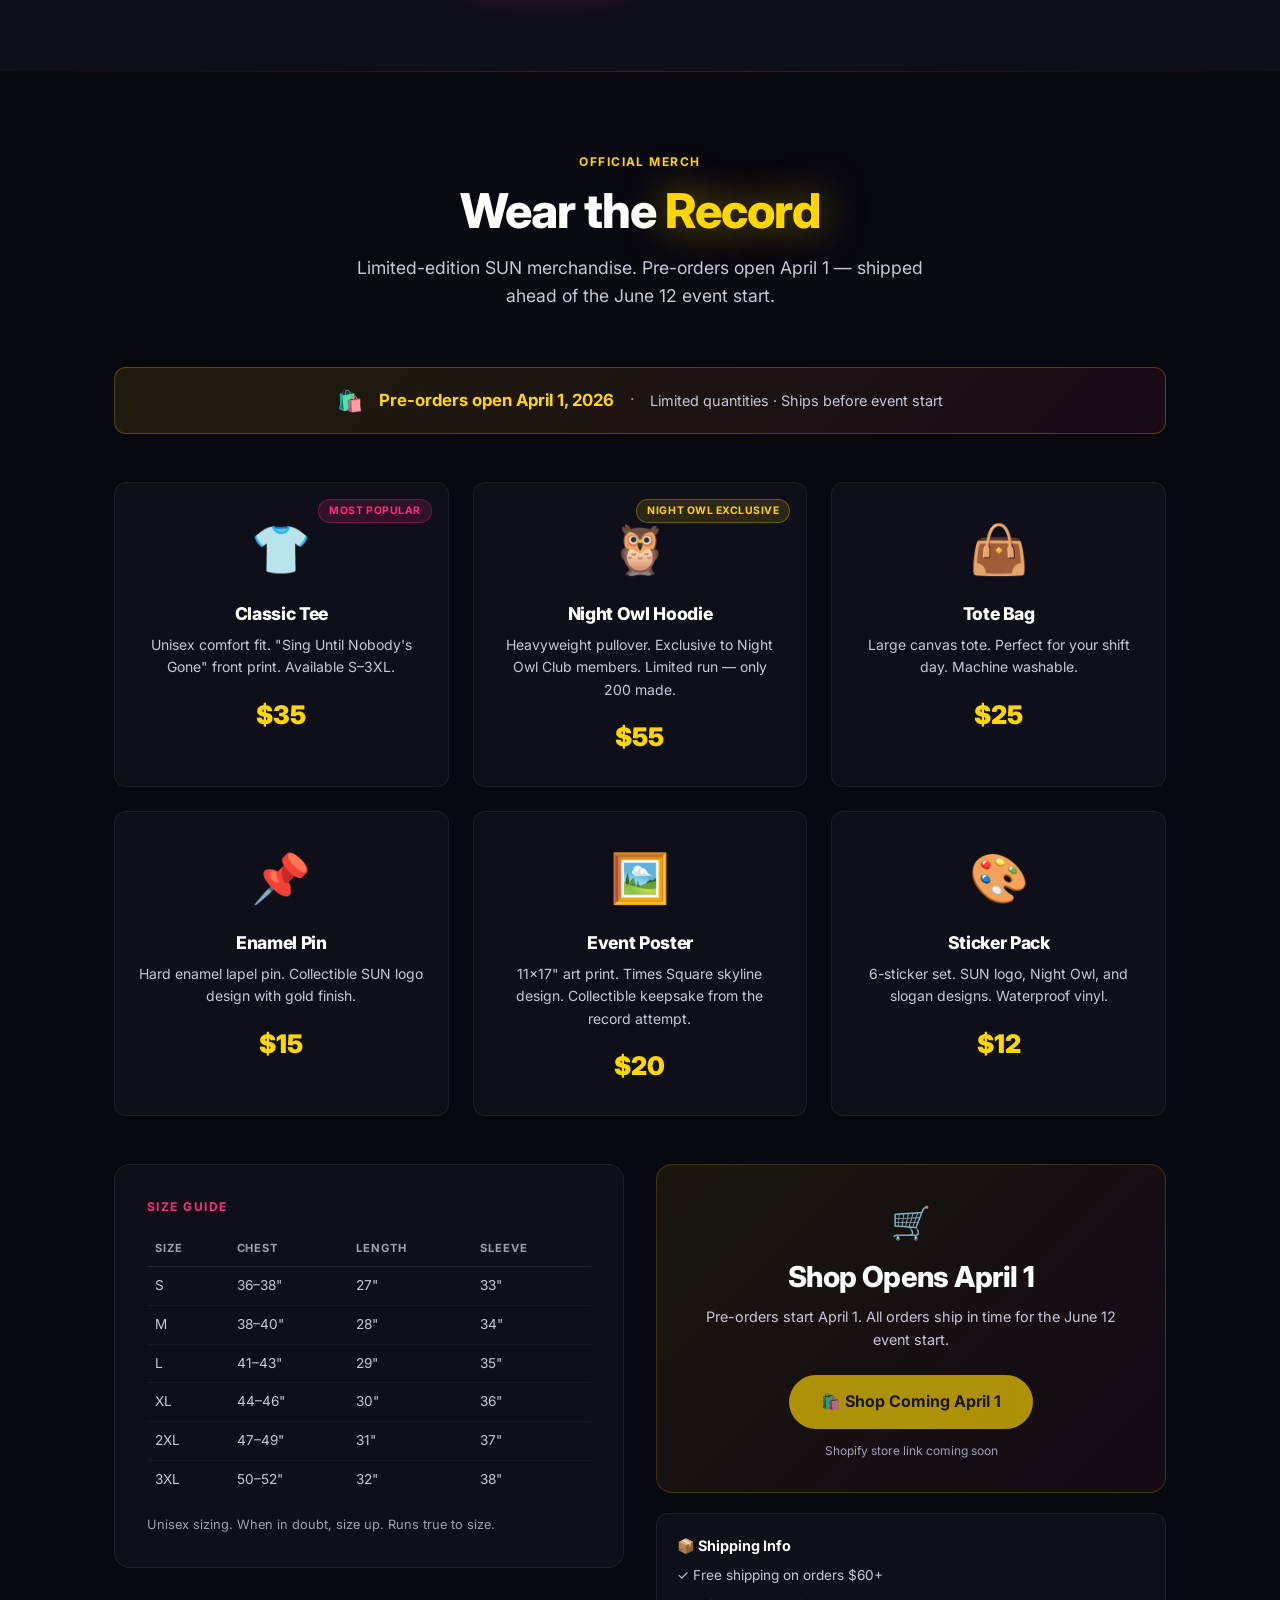
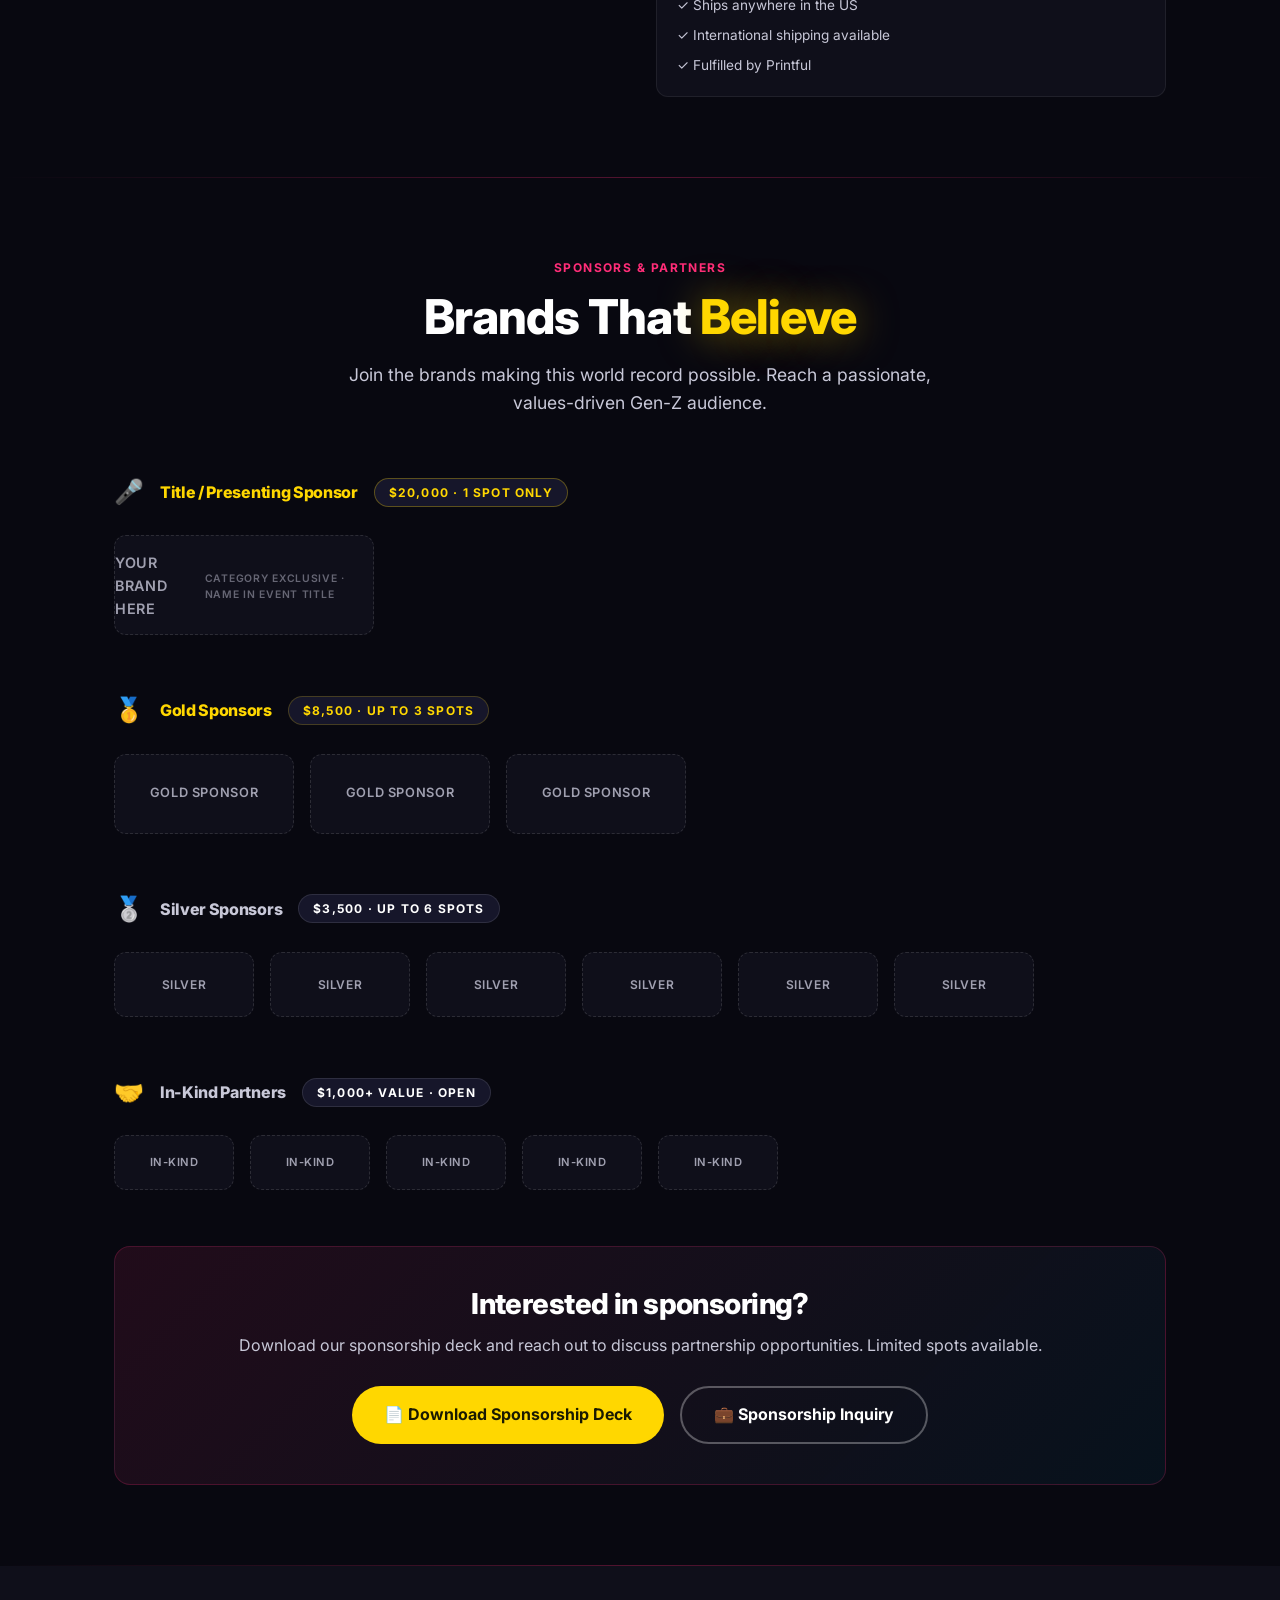
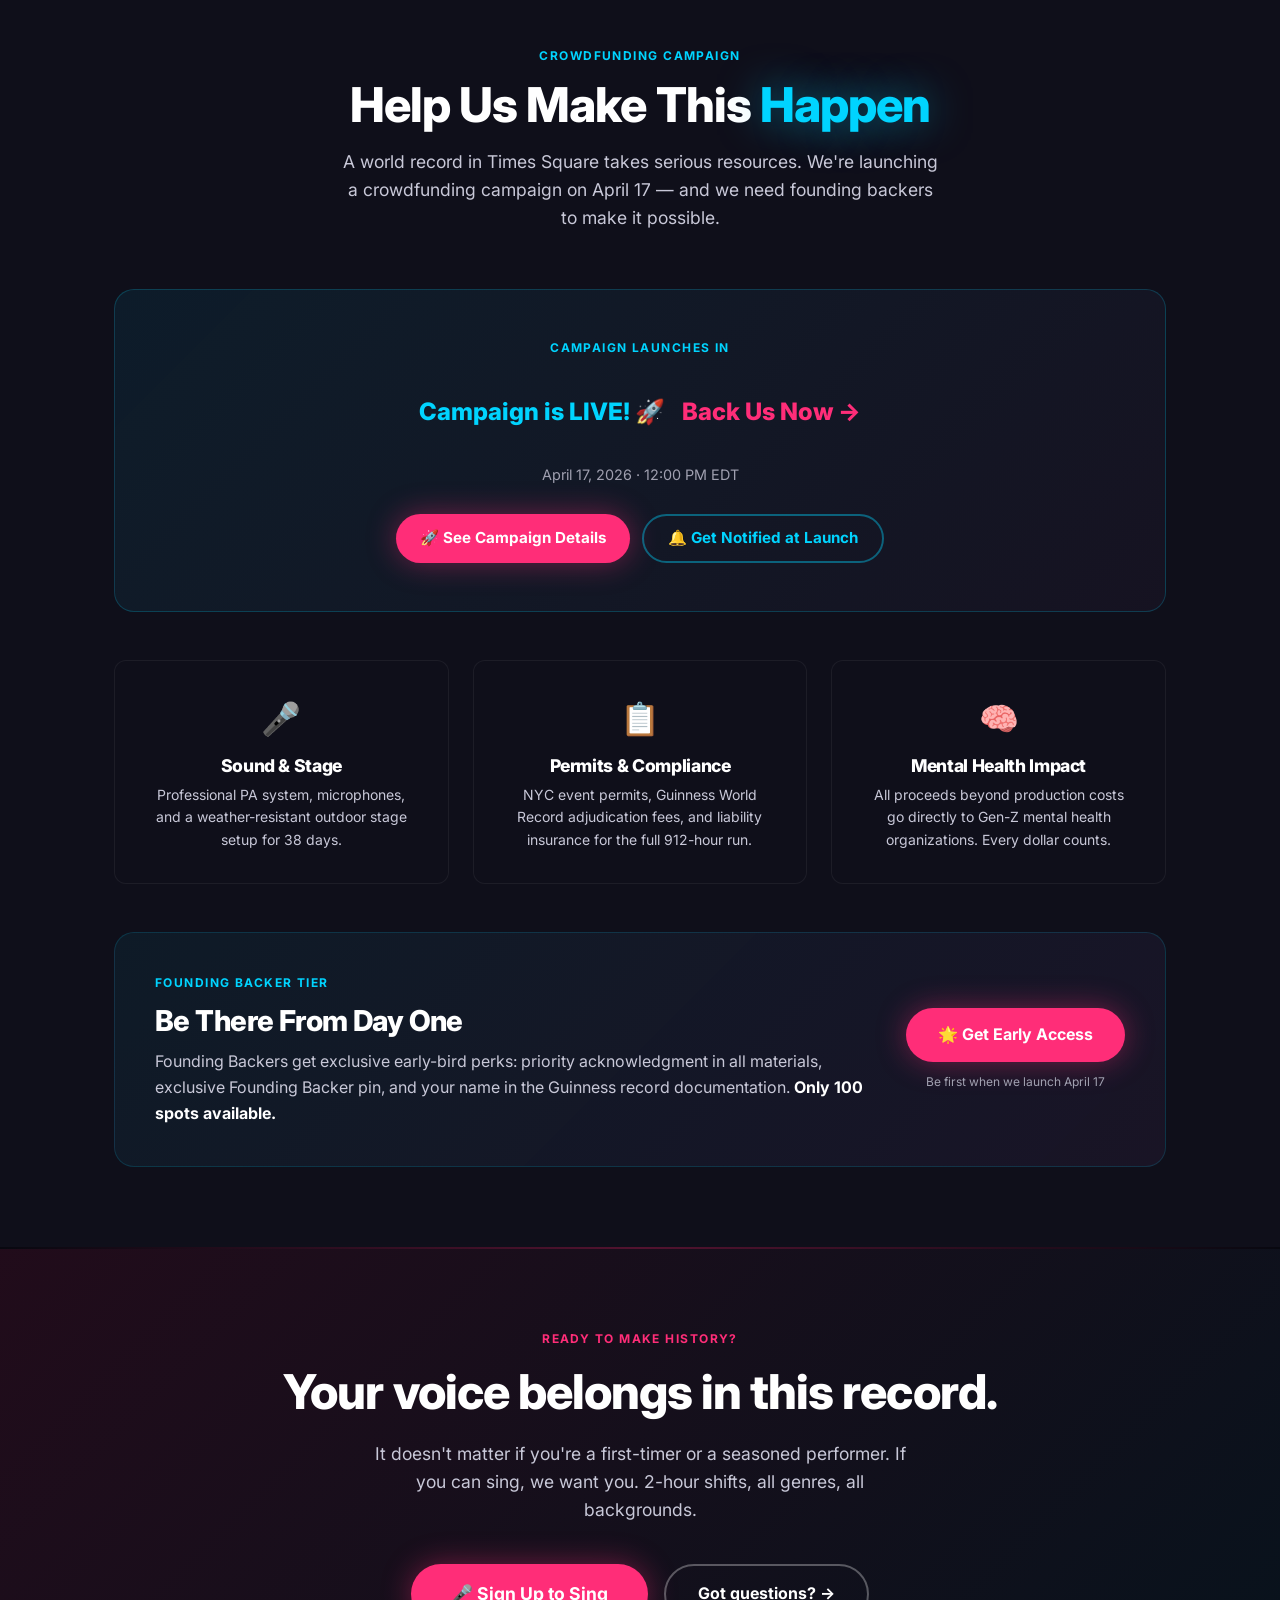
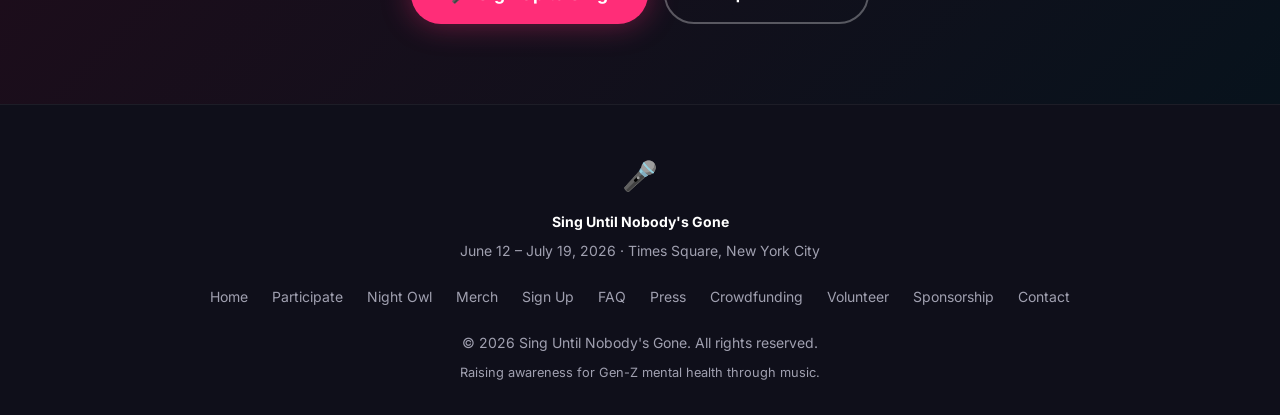
==== commit 4ea8561d: "Auto-show wave banners via JS — eliminates board action for March 22 / April 1 toggles Wave 1 close " ====
--- a/index.html
+++ b/index.html
@@ -763,11 +763,13 @@
 
 <div class="divider"></div>
 
-<!-- GOFUNDME DONATION SECTION — ACTIVE (April 3 soft launch)
-     REMAINING STEP: Replace GOFUNDME_URL_HERE below with the actual GoFundMe page URL.
+<!-- GOFUNDME DONATION SECTION — hidden by default.
+     BOARD: Activate April 3 (soft launch) by:
+     1. Changing `display: none` → `display: block` on the section below
+     2. Replacing GOFUNDME_URL_HERE with the actual GoFundMe page URL
      Example: https://www.gofundme.com/f/sing-until-nobodys-gone
-     Once URL is filled in, this section is live and ready to deploy. -->
-<section id="gofundme-section" style="display: block; background: var(--bg2); padding: 72px 0;">
+     Note: keep display:none until GoFundMe page is live and board has tested the donation flow. -->
+<section id="gofundme-section" style="display: none; background: var(--bg2); padding: 72px 0;">
   <div class="container">
     <div style="max-width: 680px; margin: 0 auto; text-align: center;">
       <div class="label" style="color: var(--pink); margin-bottom: 16px;">Support the Record</div>
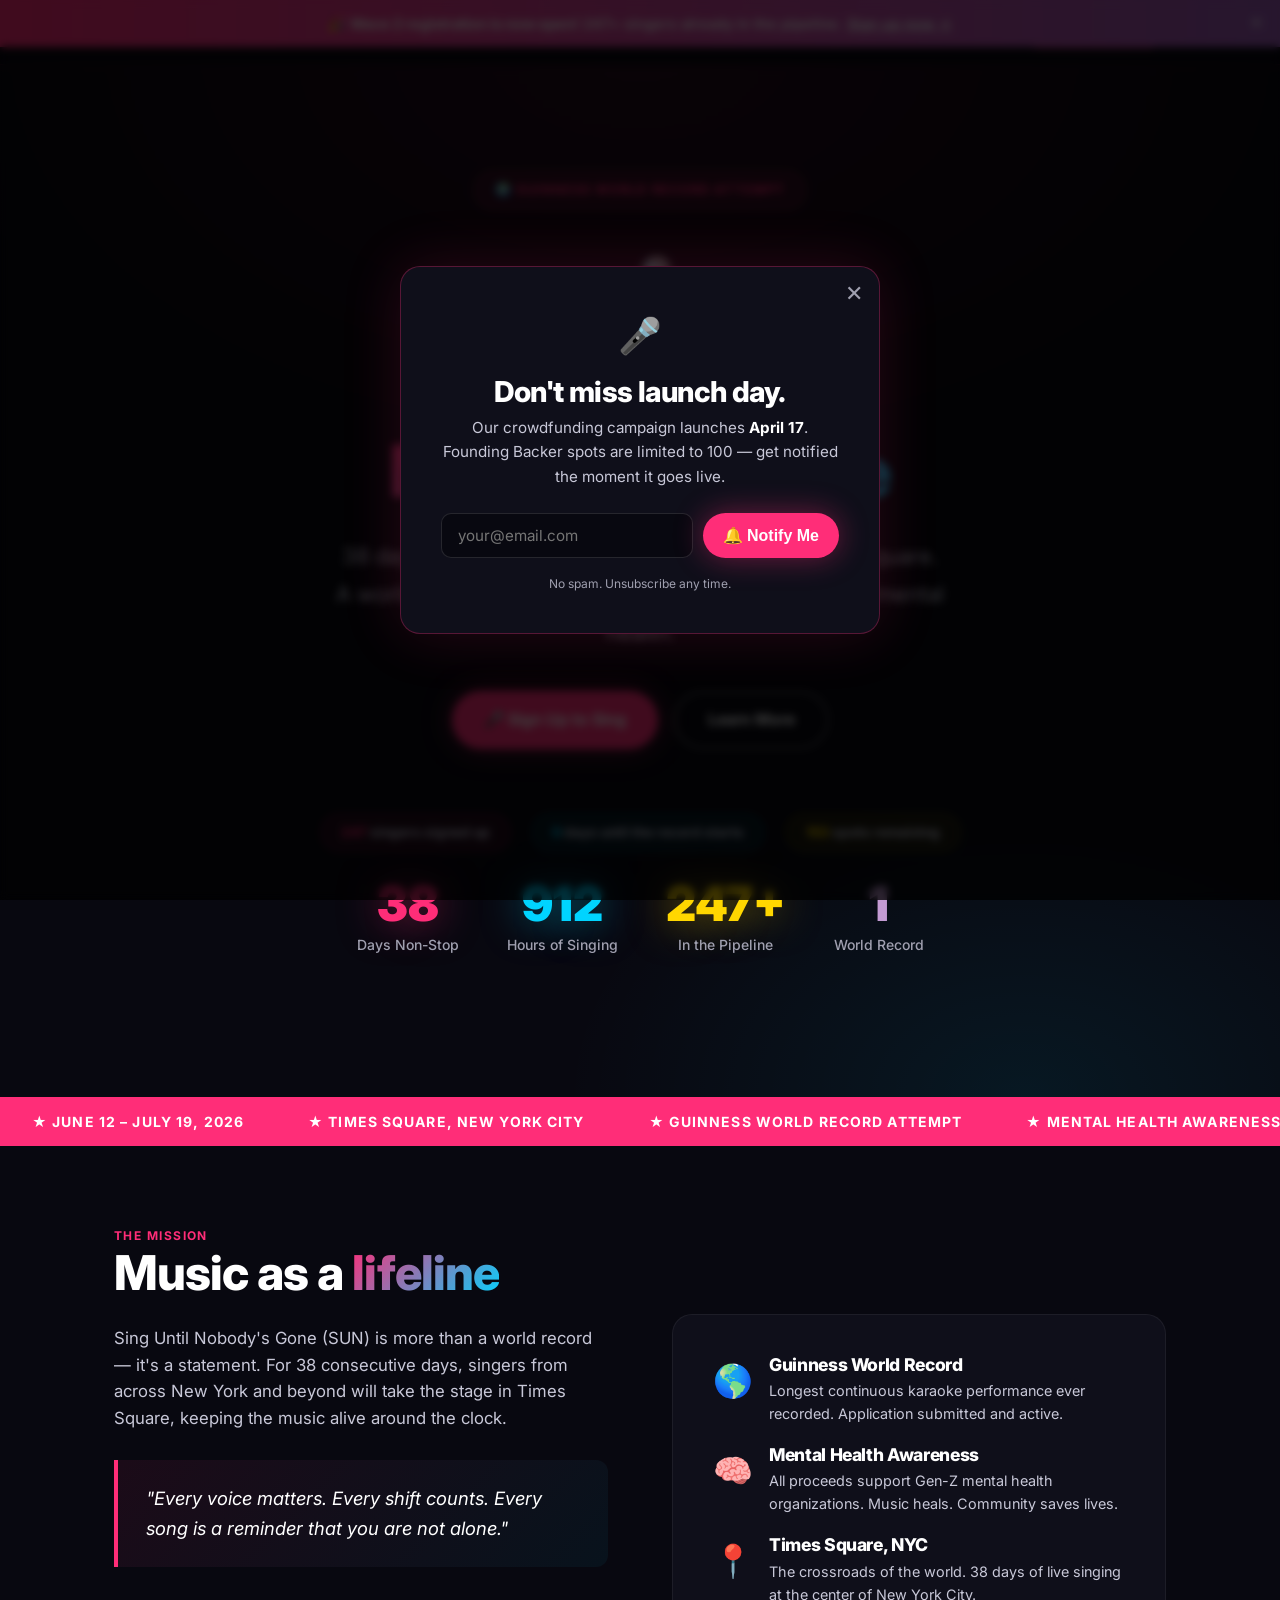
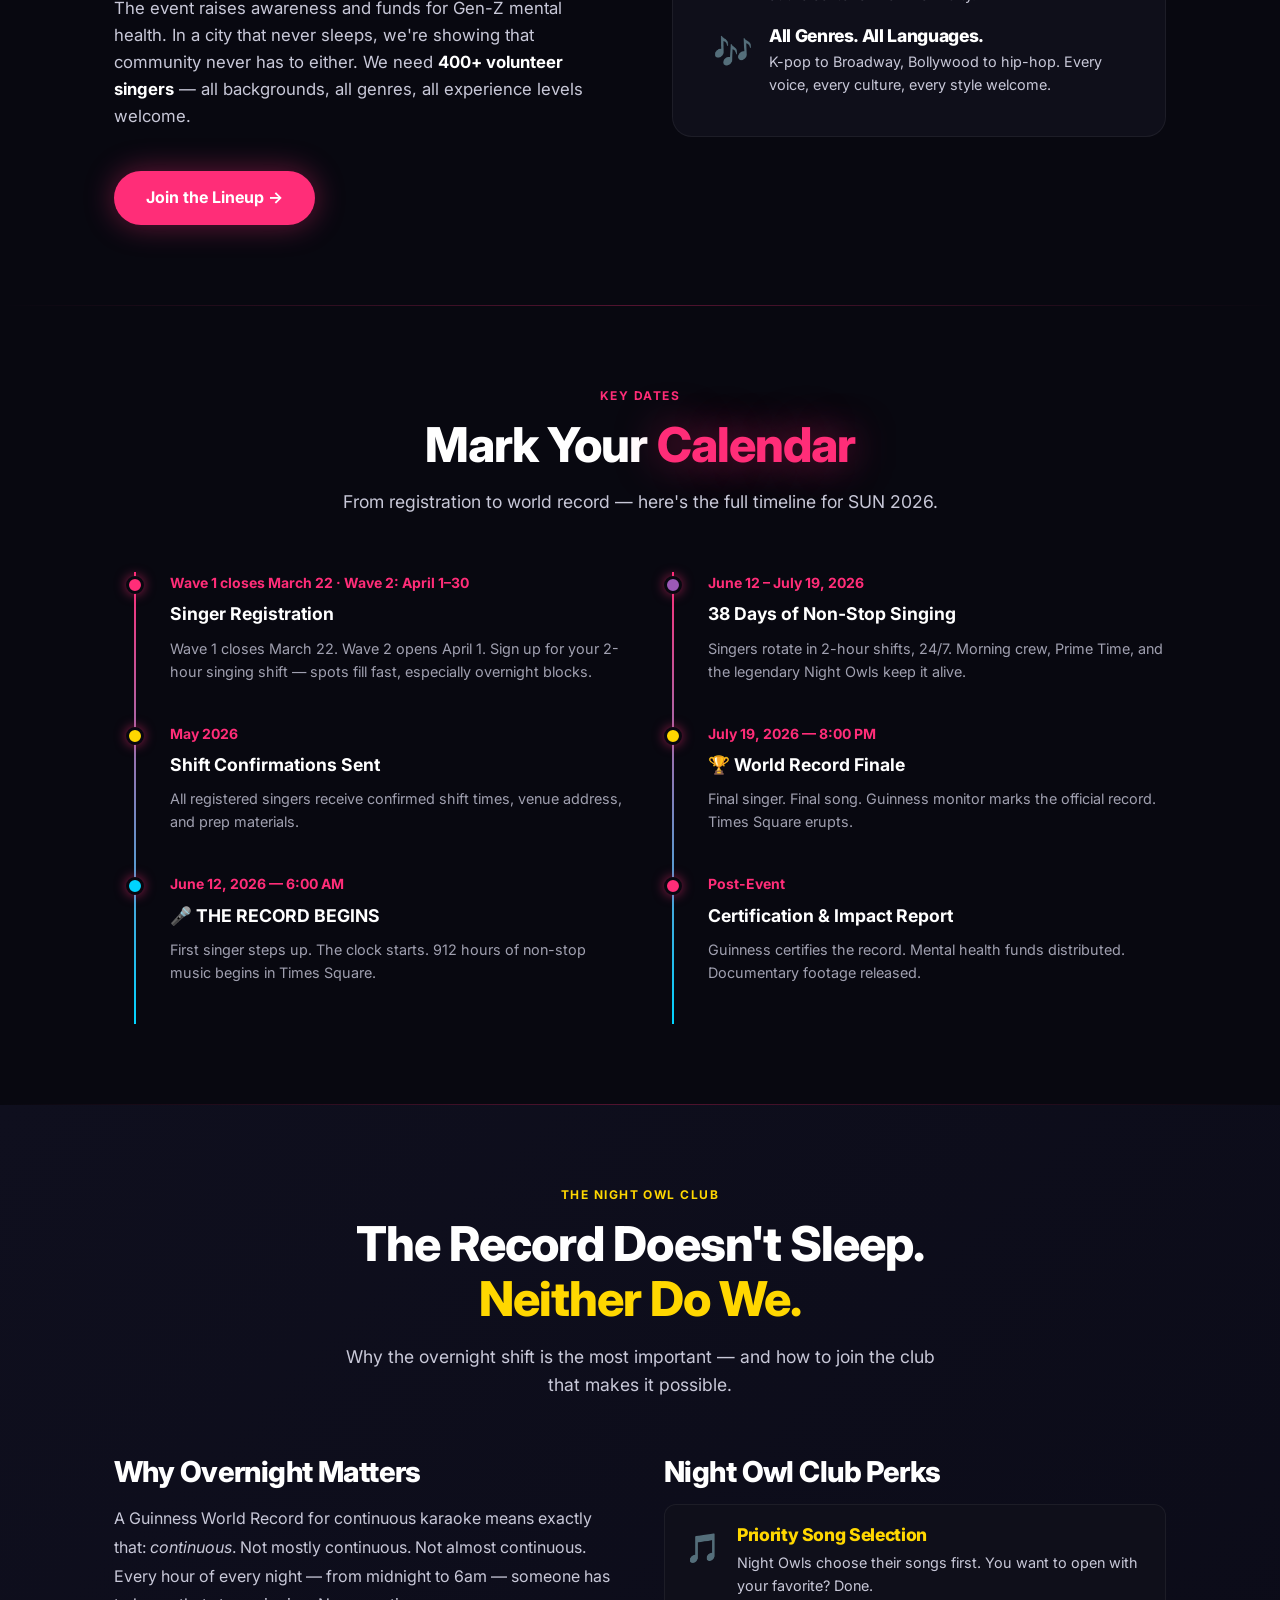
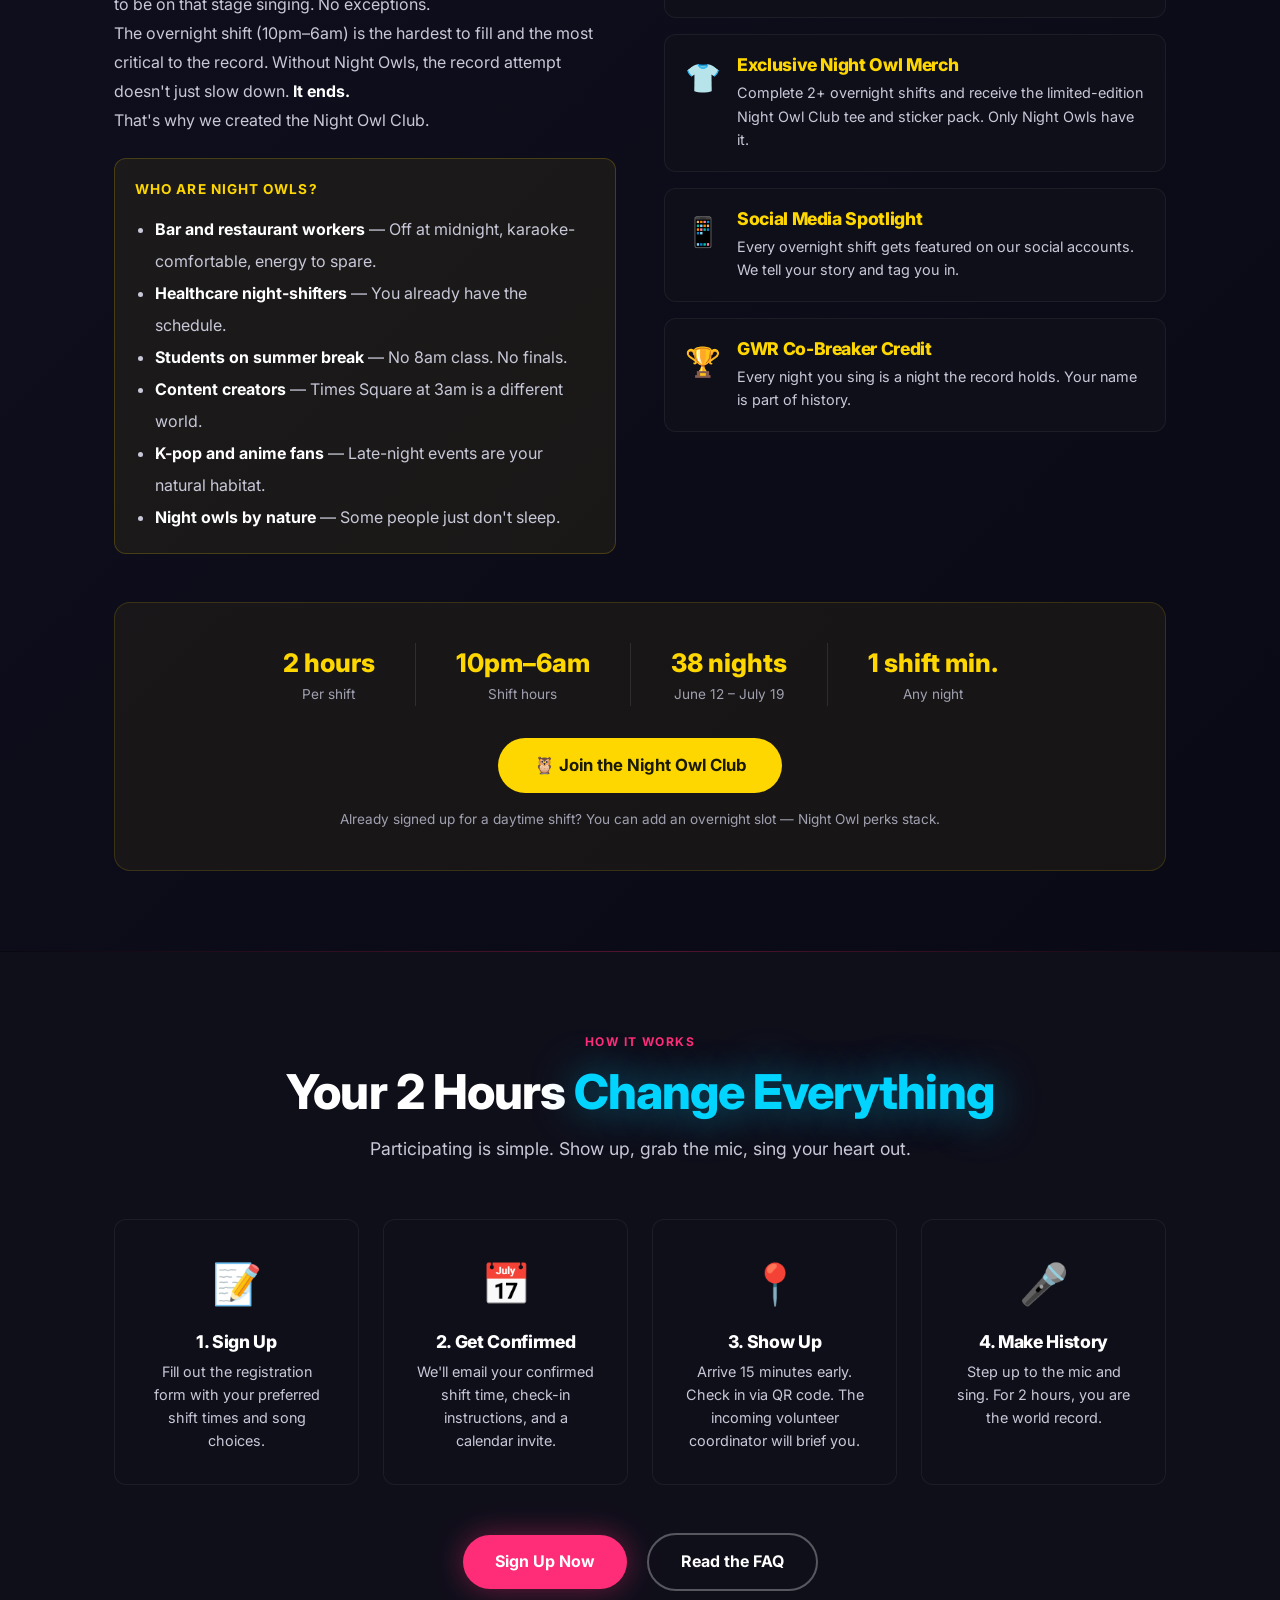
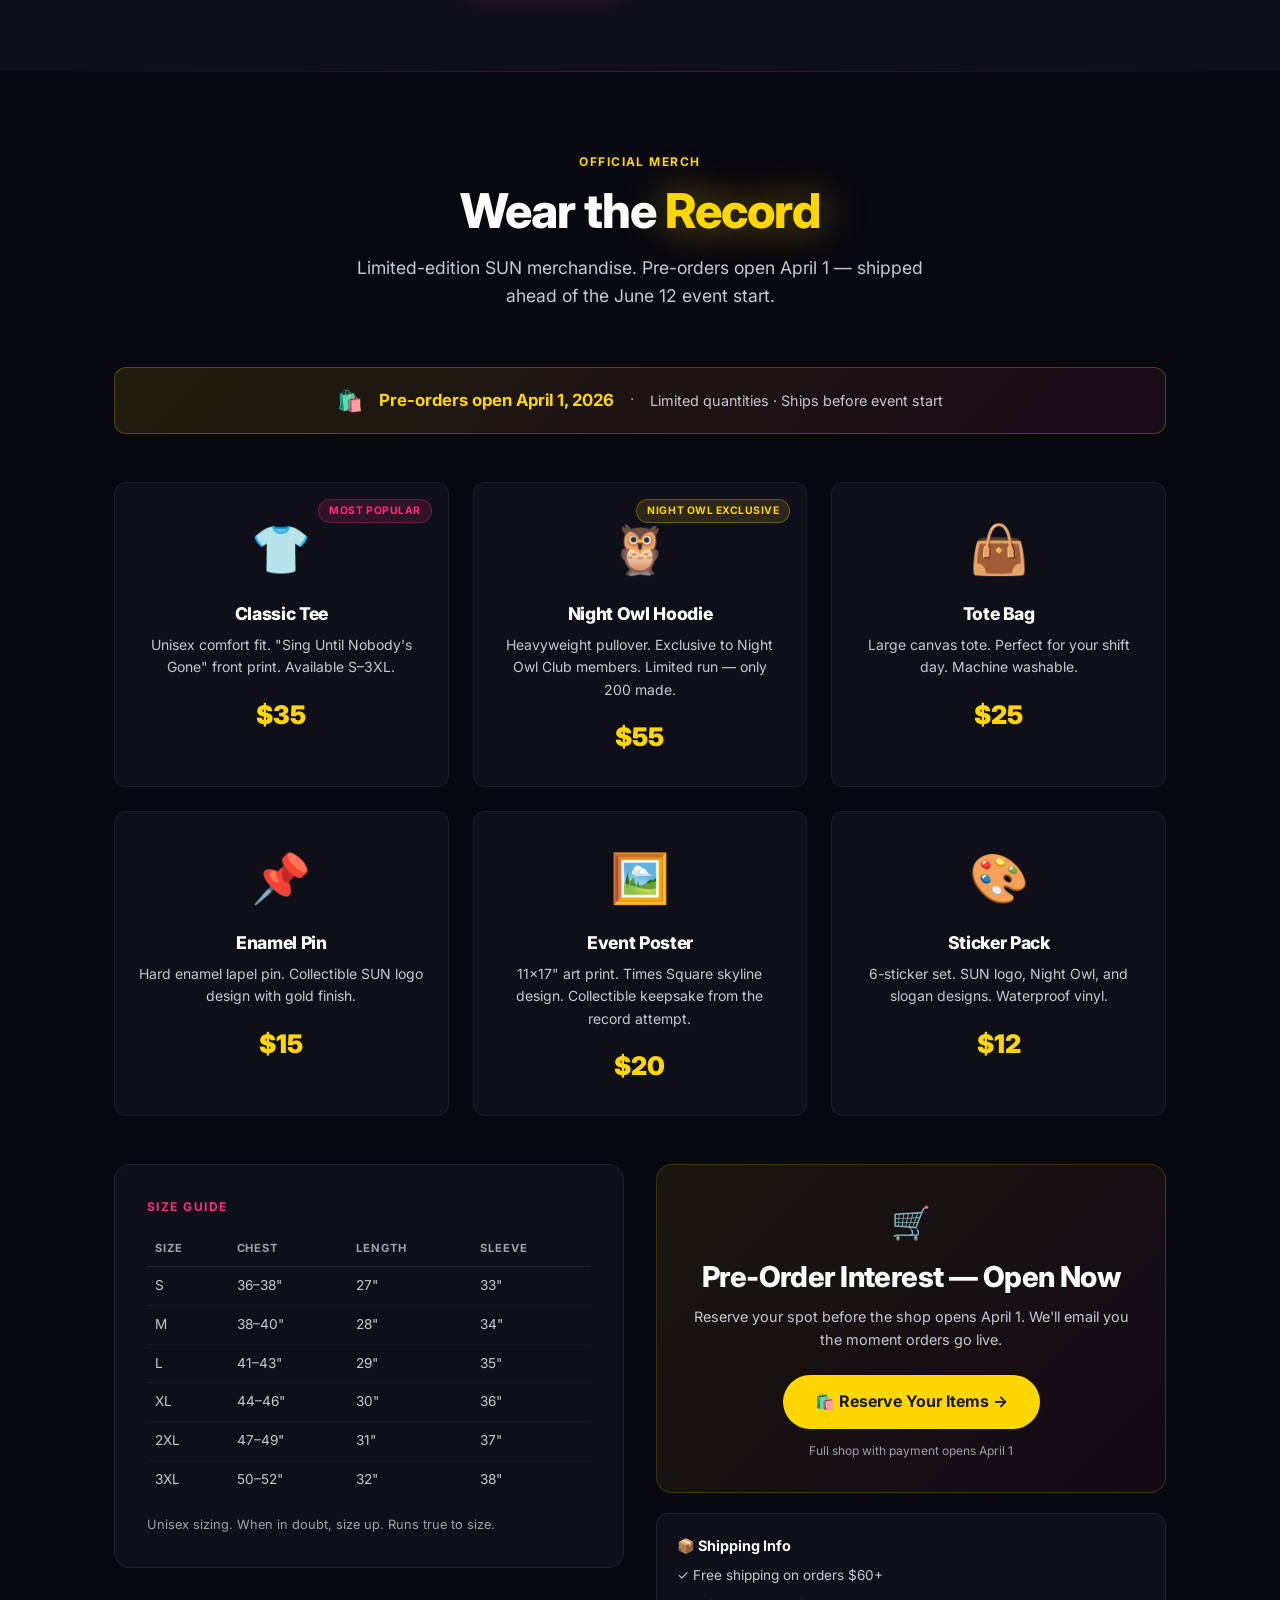
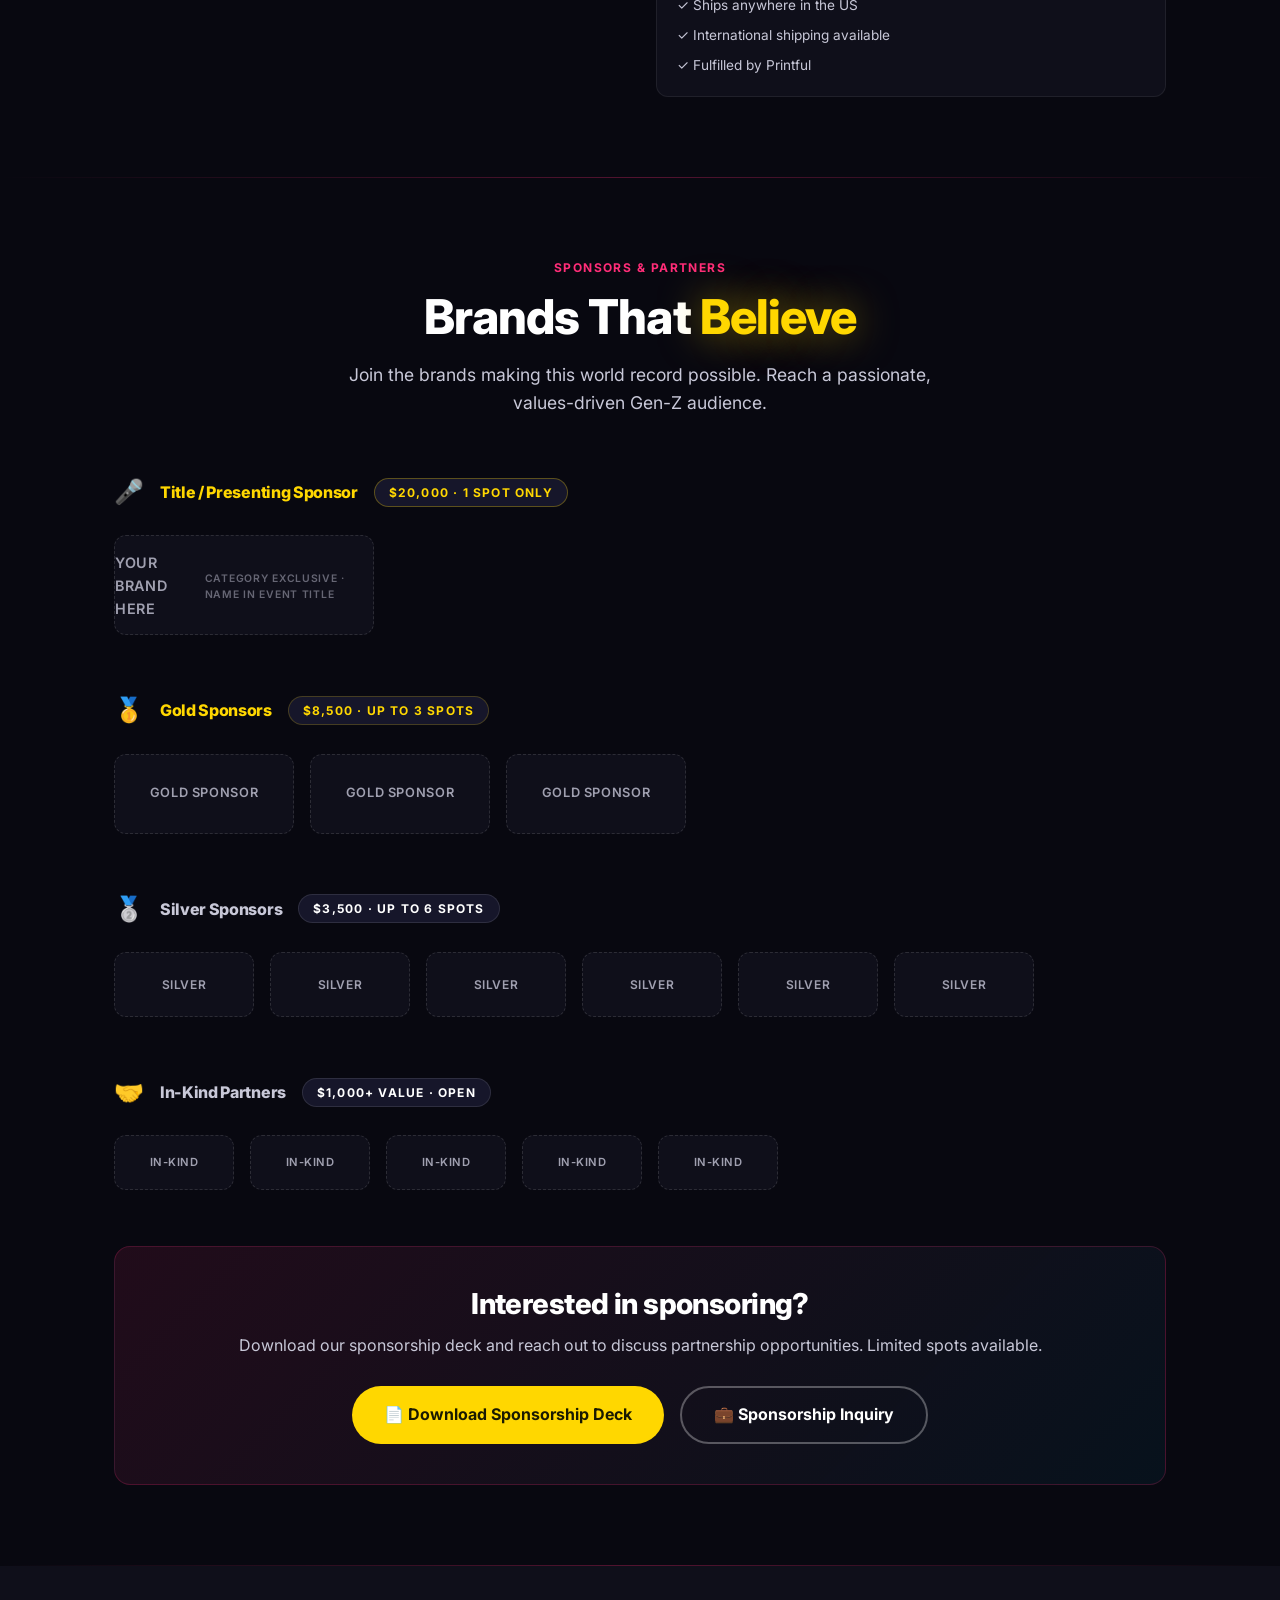
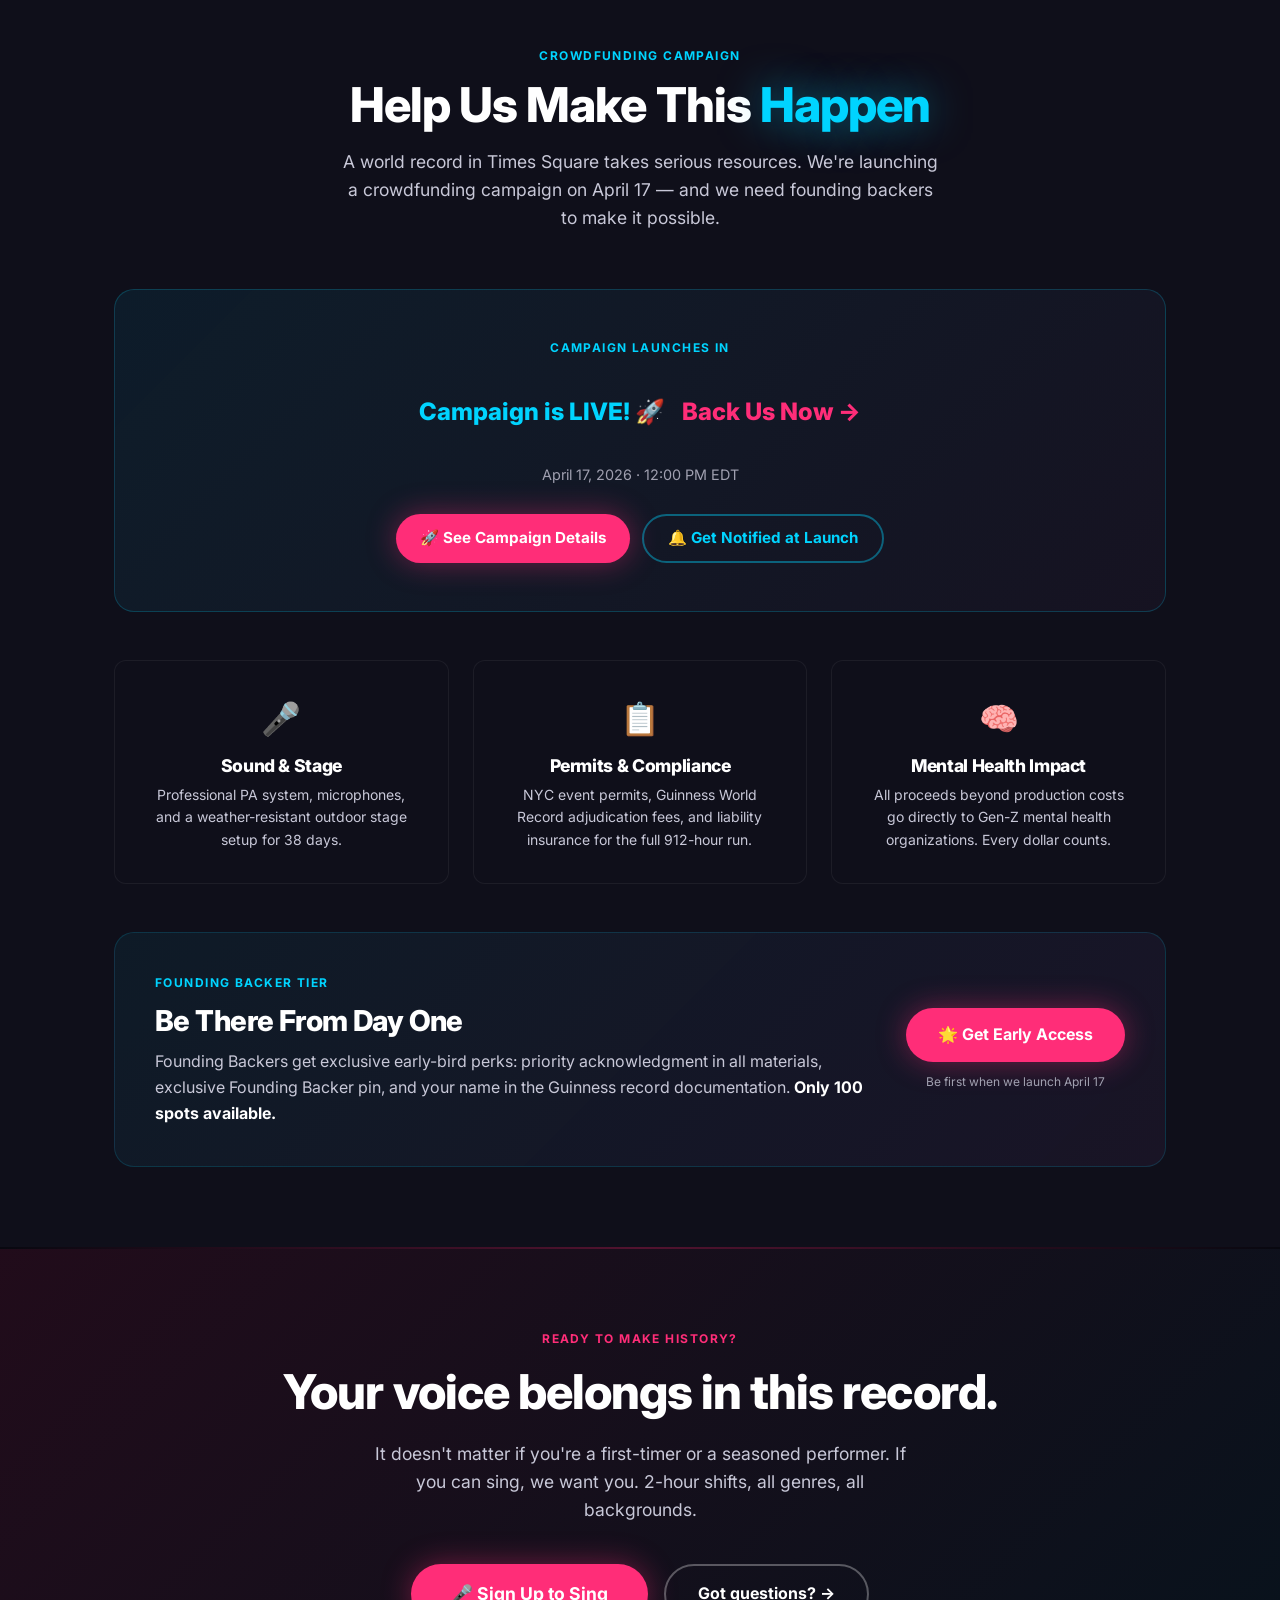
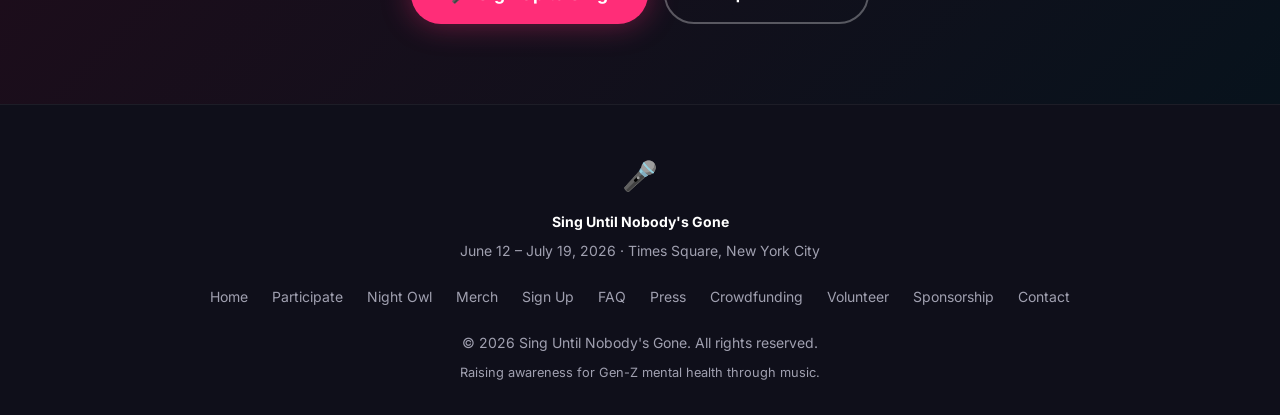
==== commit f4b9c9e3: "Add merch.html pre-order page + activate merch CTA (SUN-305 D4) April 1 merch pre-order target needs" ====
--- a/index.html
+++ b/index.html
@@ -579,10 +579,10 @@
       <div>
         <div style="background: linear-gradient(135deg, rgba(255,215,0,0.07), rgba(255,45,120,0.05)); border: 1px solid rgba(255,215,0,0.18); border-radius: 16px; padding: 32px; text-align: center; margin-bottom: 20px;">
           <div style="font-size: 2rem; margin-bottom: 12px;">🛒</div>
-          <h3 style="margin-bottom: 12px;">Shop Opens April 1</h3>
-          <p style="font-size: 0.9rem; margin-bottom: 24px;">Pre-orders start April 1. All orders ship in time for the June 12 event start.</p>
-          <span class="btn btn-gold" style="opacity: 0.65; cursor: default;">🛍️ Shop Coming April 1</span>
-          <p style="font-size: 0.75rem; margin-top: 12px; color: var(--gray);">Shopify store link coming soon</p>
+          <h3 style="margin-bottom: 12px;">Pre-Order Interest — Open Now</h3>
+          <p style="font-size: 0.9rem; margin-bottom: 24px;">Reserve your spot before the shop opens April 1. We'll email you the moment orders go live.</p>
+          <a href="merch.html?utm_source=homepage&utm_medium=merch-section&utm_campaign=preorder" class="btn btn-gold">🛍️ Reserve Your Items →</a>
+          <p style="font-size: 0.75rem; margin-top: 12px; color: var(--gray);">Full shop with payment opens April 1</p>
         </div>
         <div style="background: var(--bg2); border: 1px solid rgba(255,255,255,0.07); border-radius: 12px; padding: 20px;">
           <div style="font-weight: 700; color: var(--white); margin-bottom: 8px; font-size: 0.9rem;">📦 Shipping Info</div>
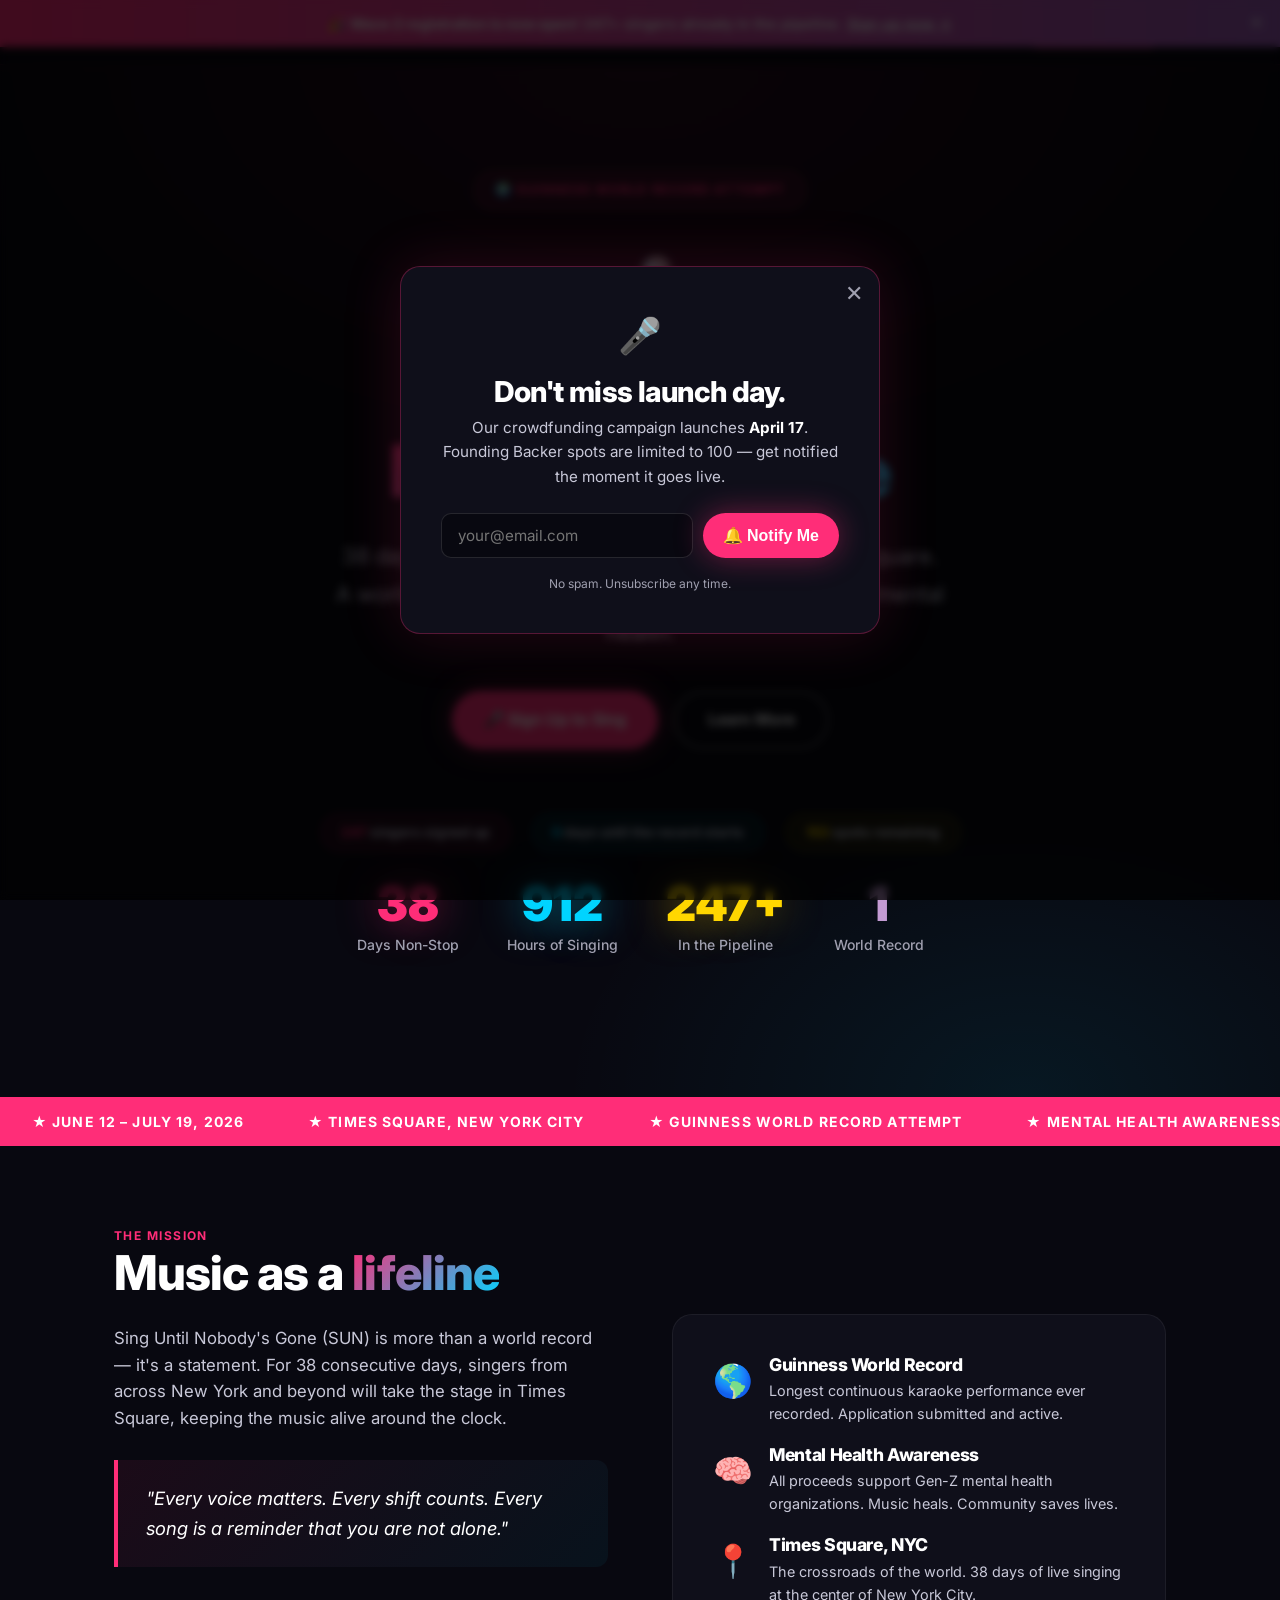
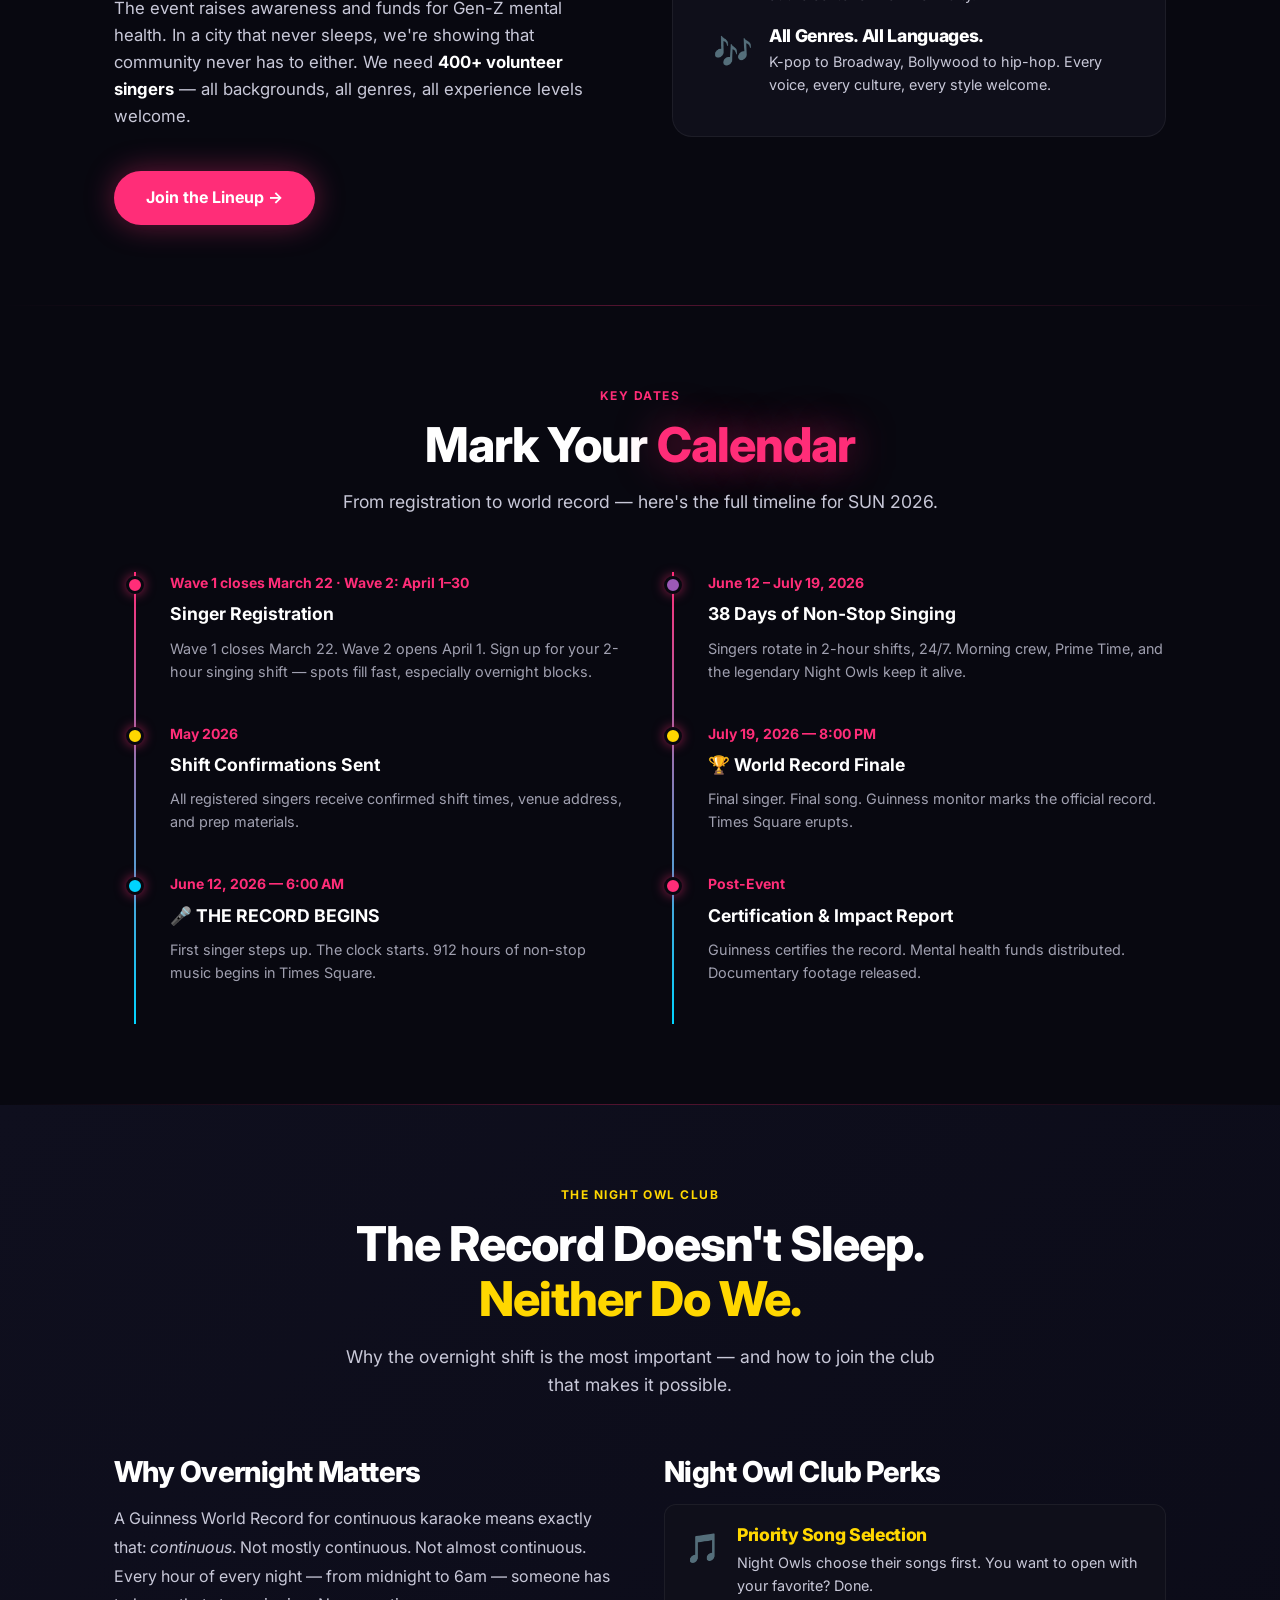
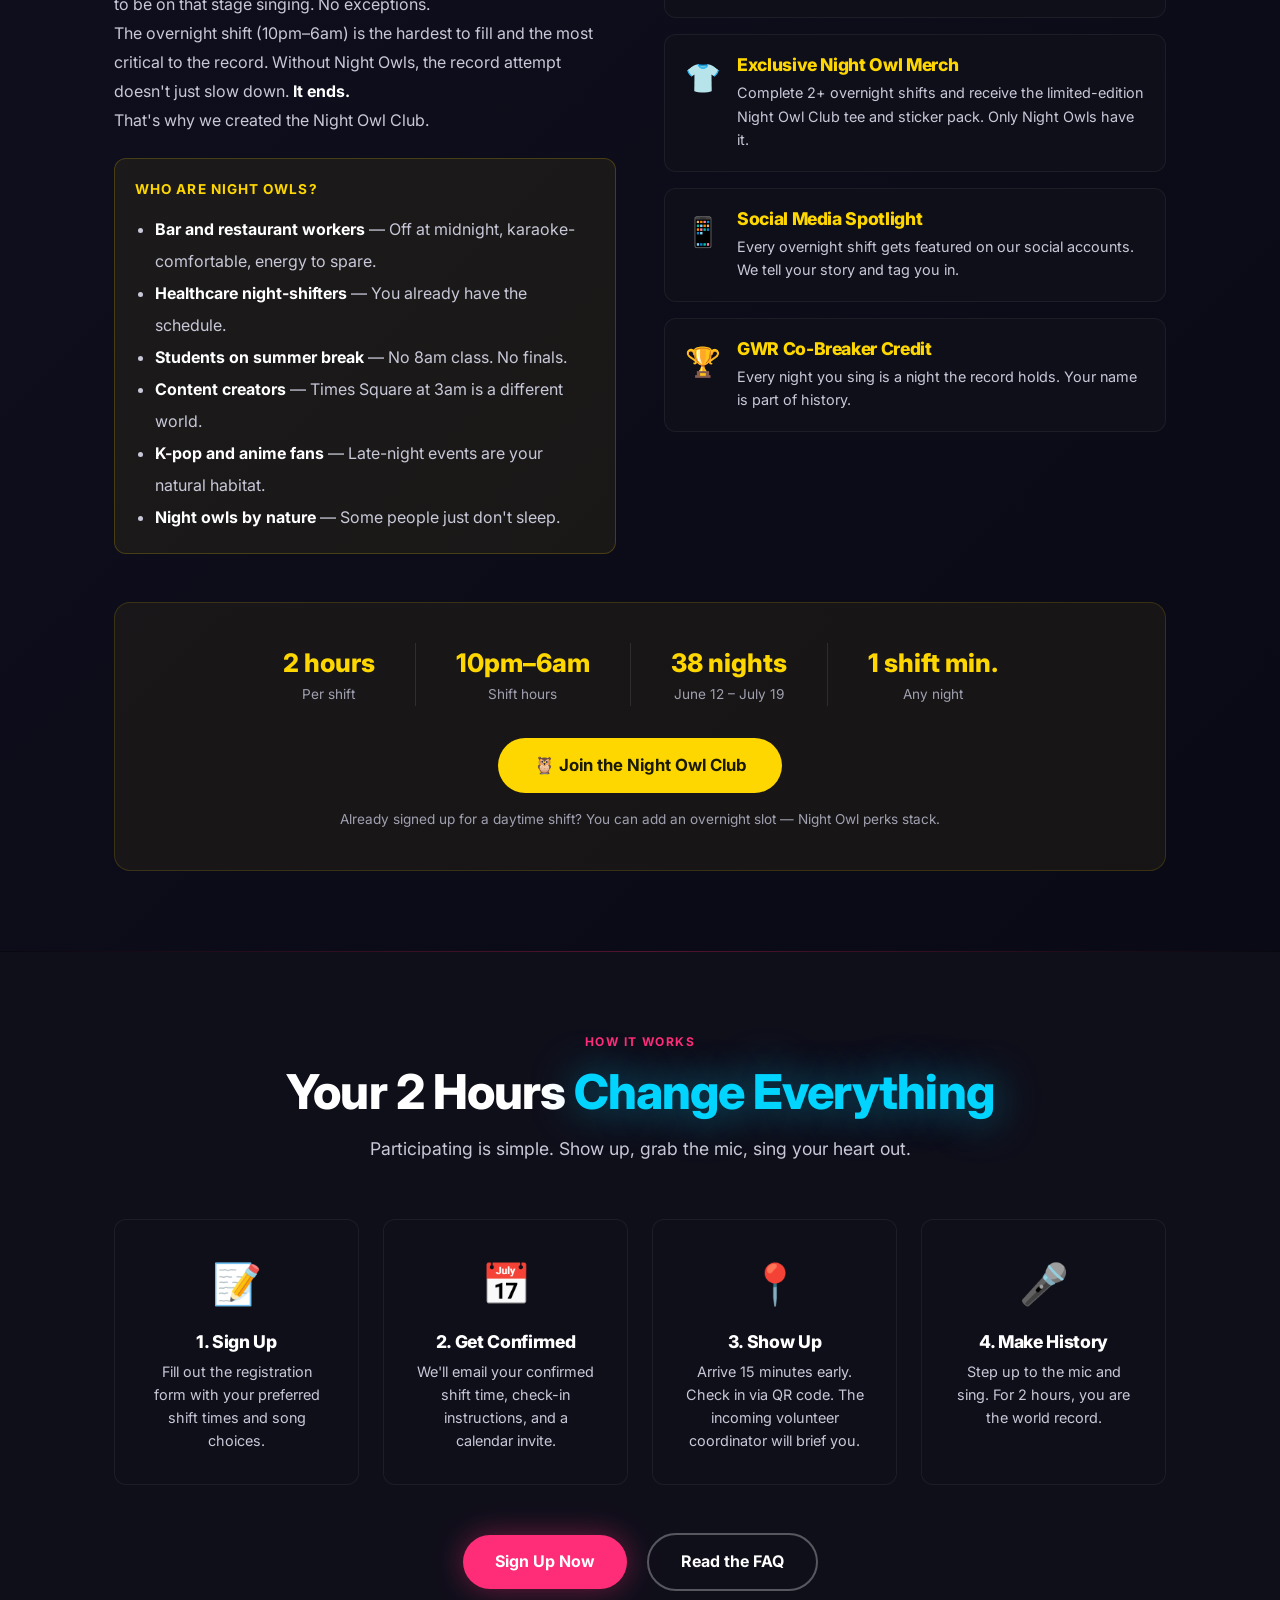
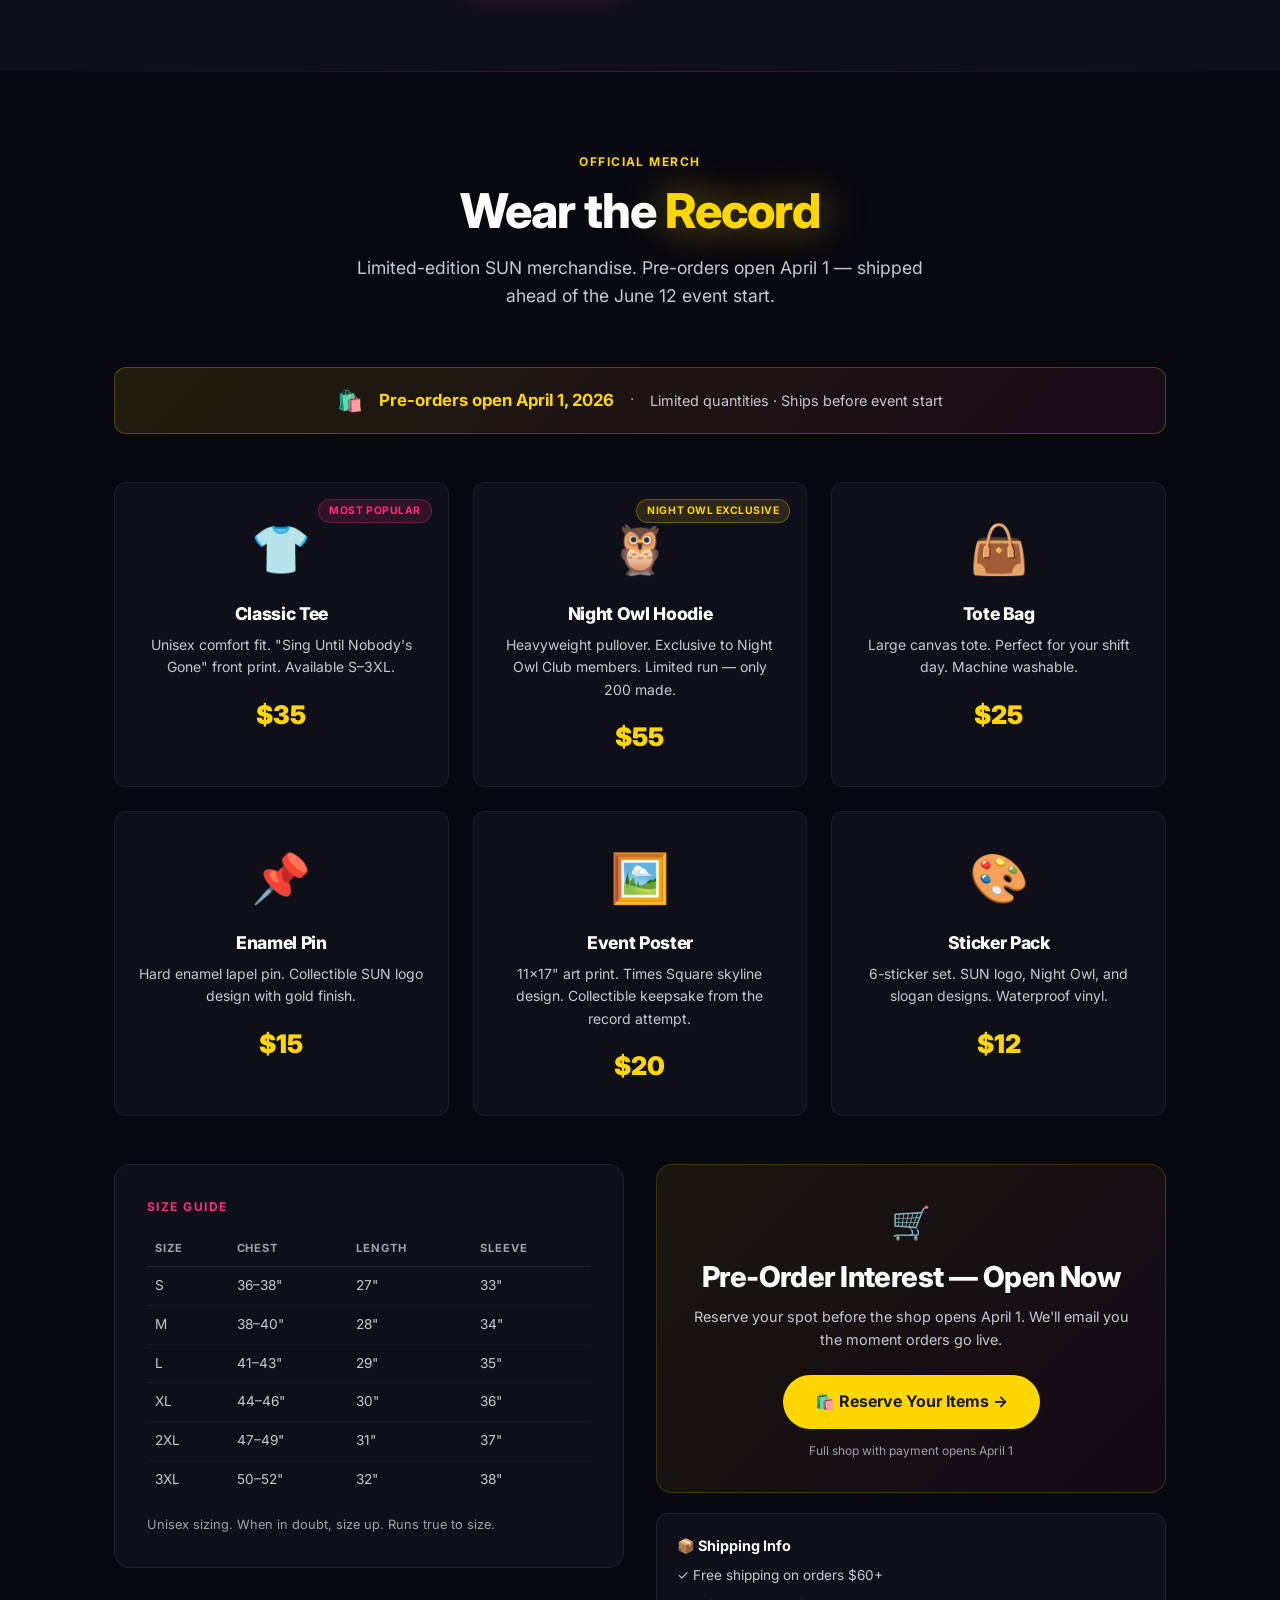
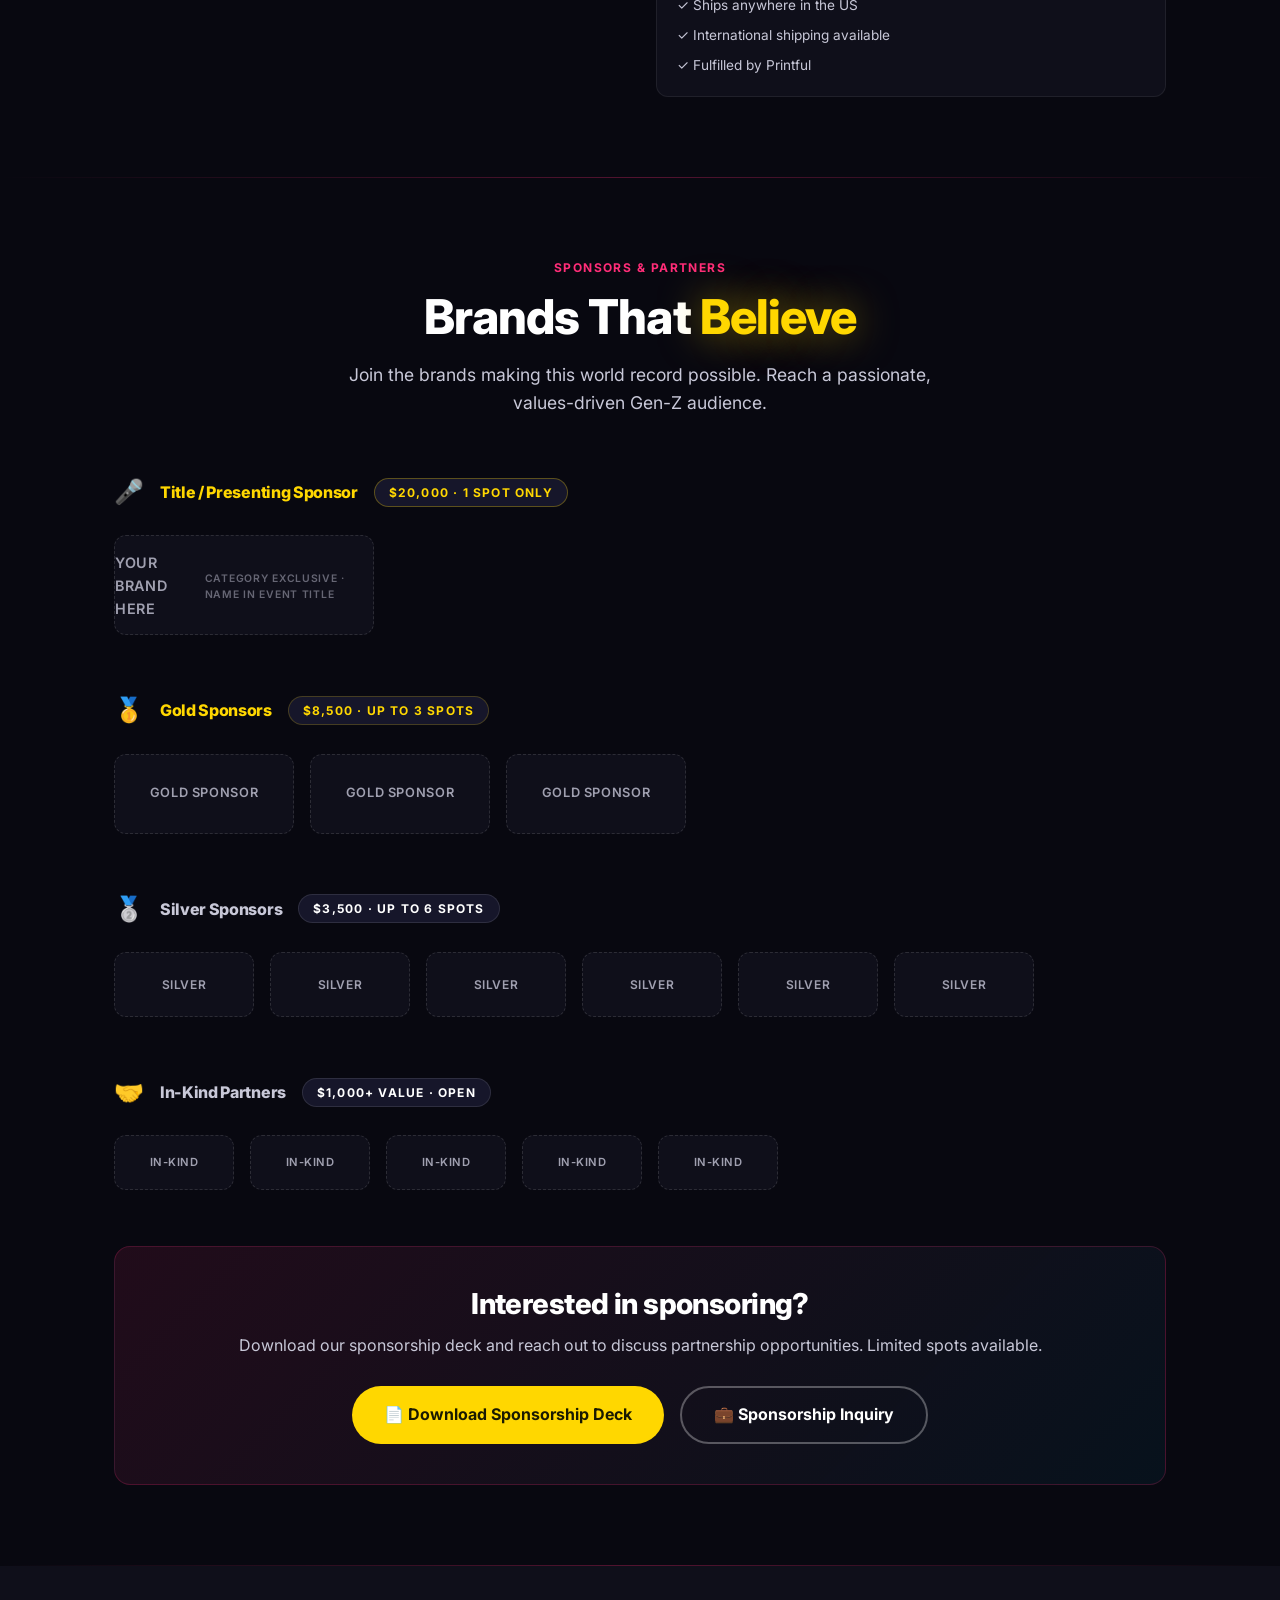
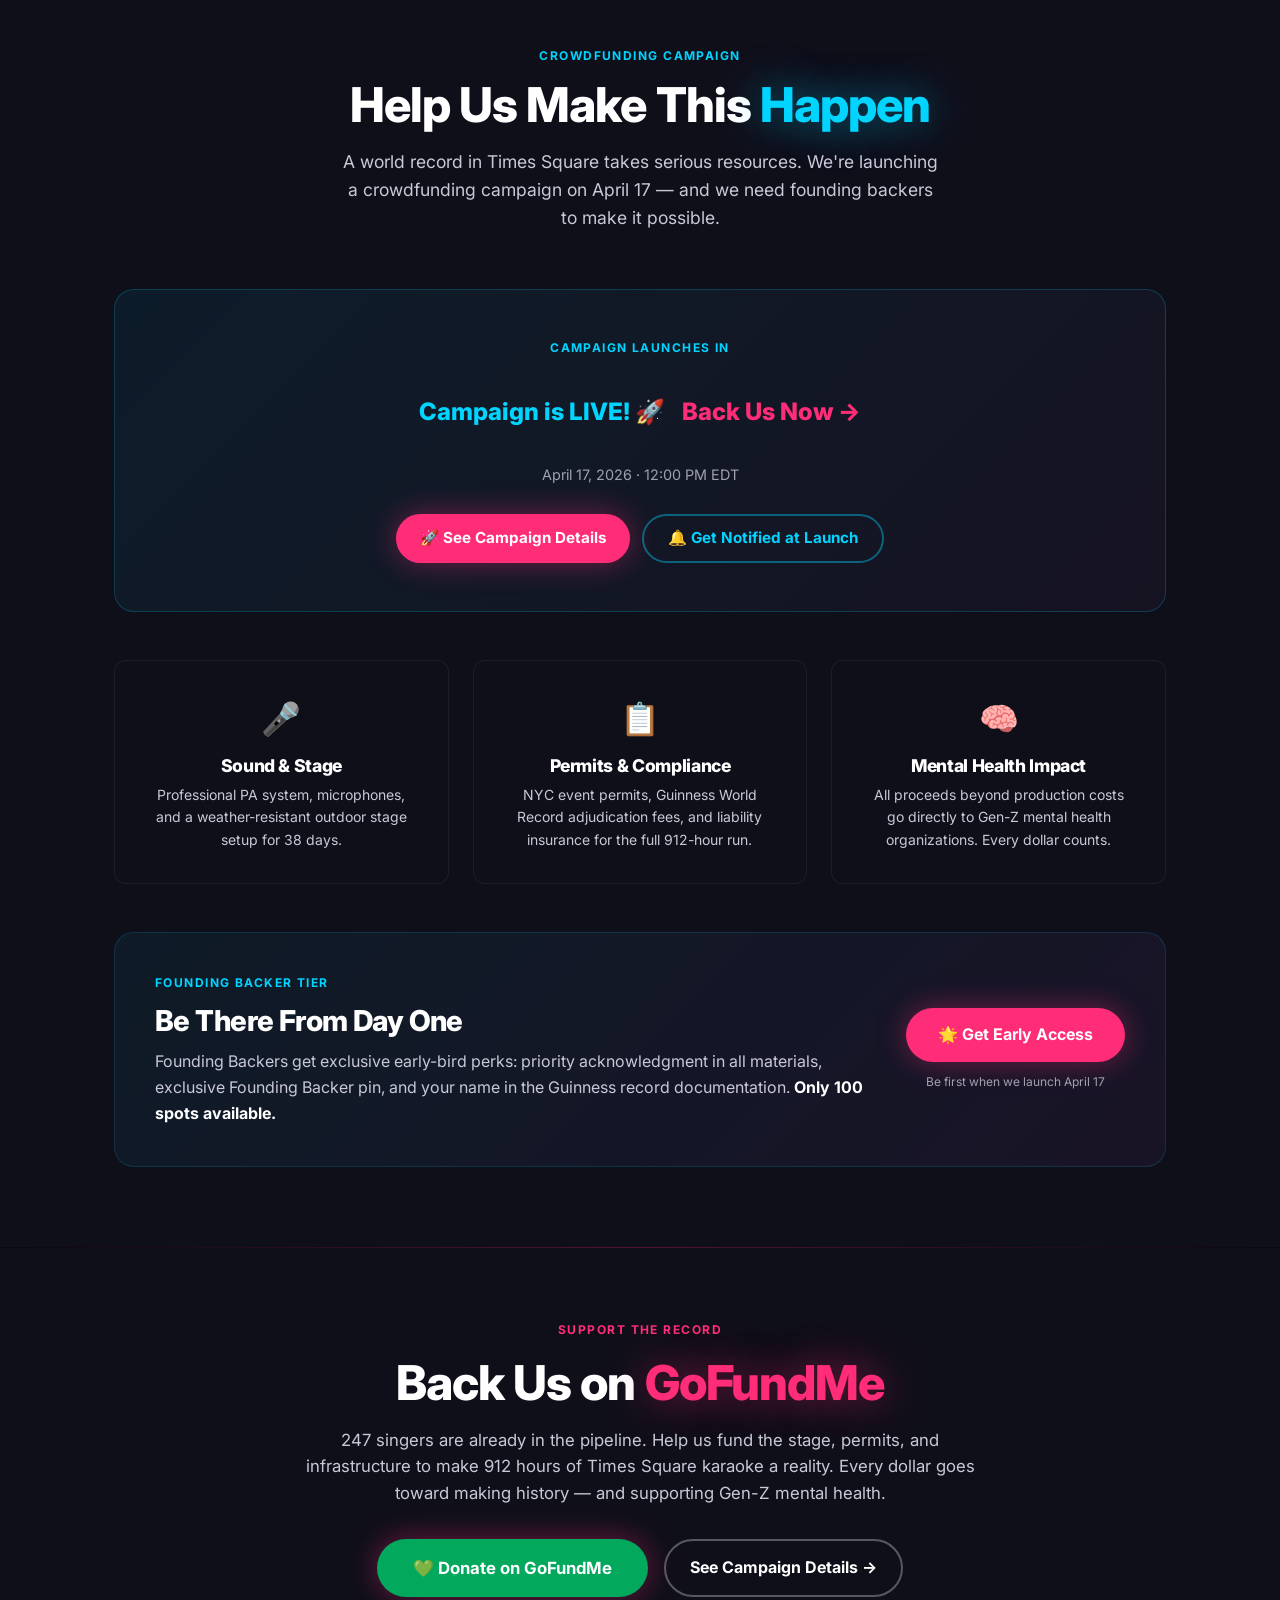
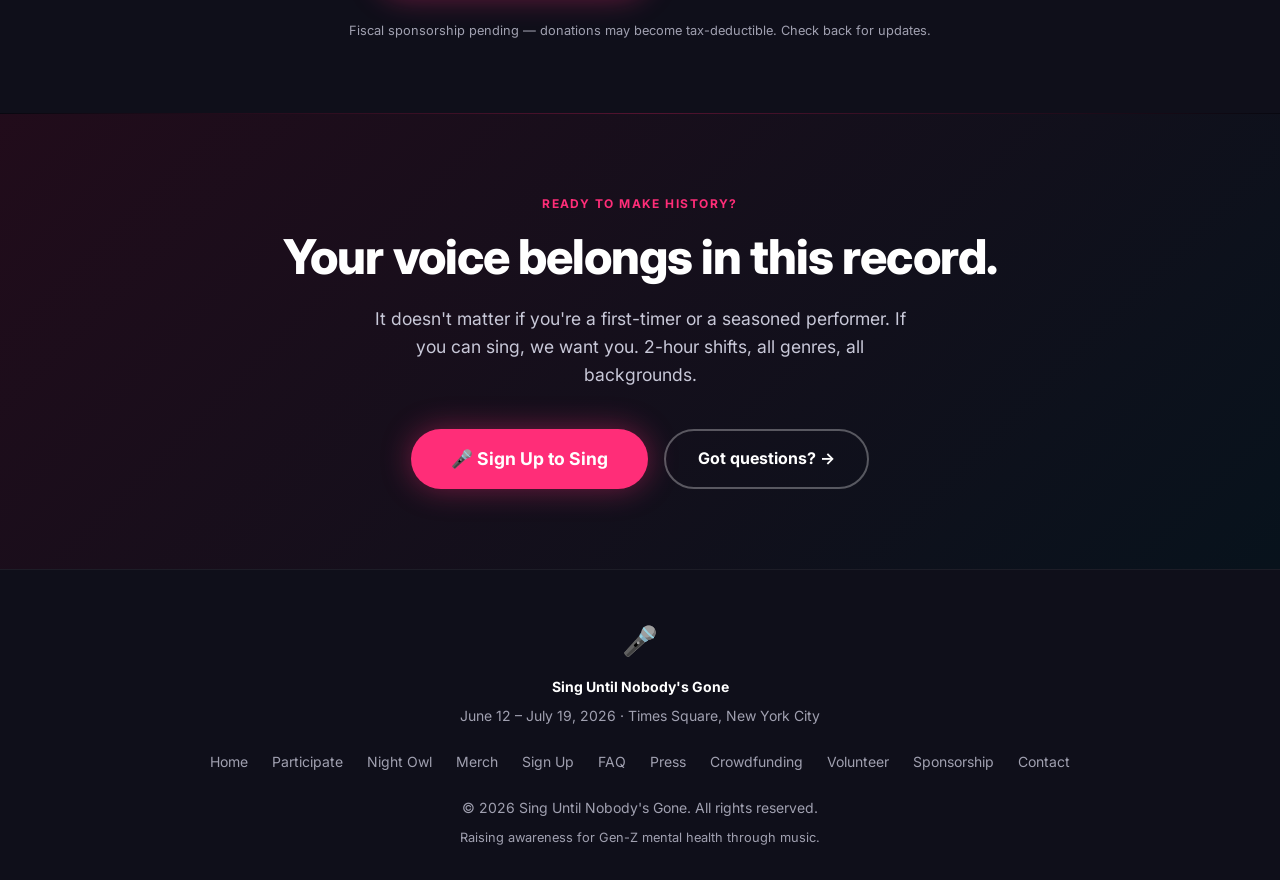
==== commit 4f263760: "Merge 28260cb2a8ae03fada9b63c871c86ddcee181a2b into f4b9c9e3958d46138a48e7a7f618ccc16df926d2" ====
--- a/index.html
+++ b/index.html
@@ -763,13 +763,11 @@
 
 <div class="divider"></div>
 
-<!-- GOFUNDME DONATION SECTION — hidden by default.
-     BOARD: Activate April 3 (soft launch) by:
-     1. Changing `display: none` → `display: block` on the section below
-     2. Replacing GOFUNDME_URL_HERE with the actual GoFundMe page URL
+<!-- GOFUNDME DONATION SECTION — ACTIVE (April 3 soft launch)
+     REMAINING STEP: Replace GOFUNDME_URL_HERE below with the actual GoFundMe page URL.
      Example: https://www.gofundme.com/f/sing-until-nobodys-gone
-     Note: keep display:none until GoFundMe page is live and board has tested the donation flow. -->
-<section id="gofundme-section" style="display: none; background: var(--bg2); padding: 72px 0;">
+     Once URL is filled in, this section is live and ready to deploy. -->
+<section id="gofundme-section" style="display: block; background: var(--bg2); padding: 72px 0;">
   <div class="container">
     <div style="max-width: 680px; margin: 0 auto; text-align: center;">
       <div class="label" style="color: var(--pink); margin-bottom: 16px;">Support the Record</div>
